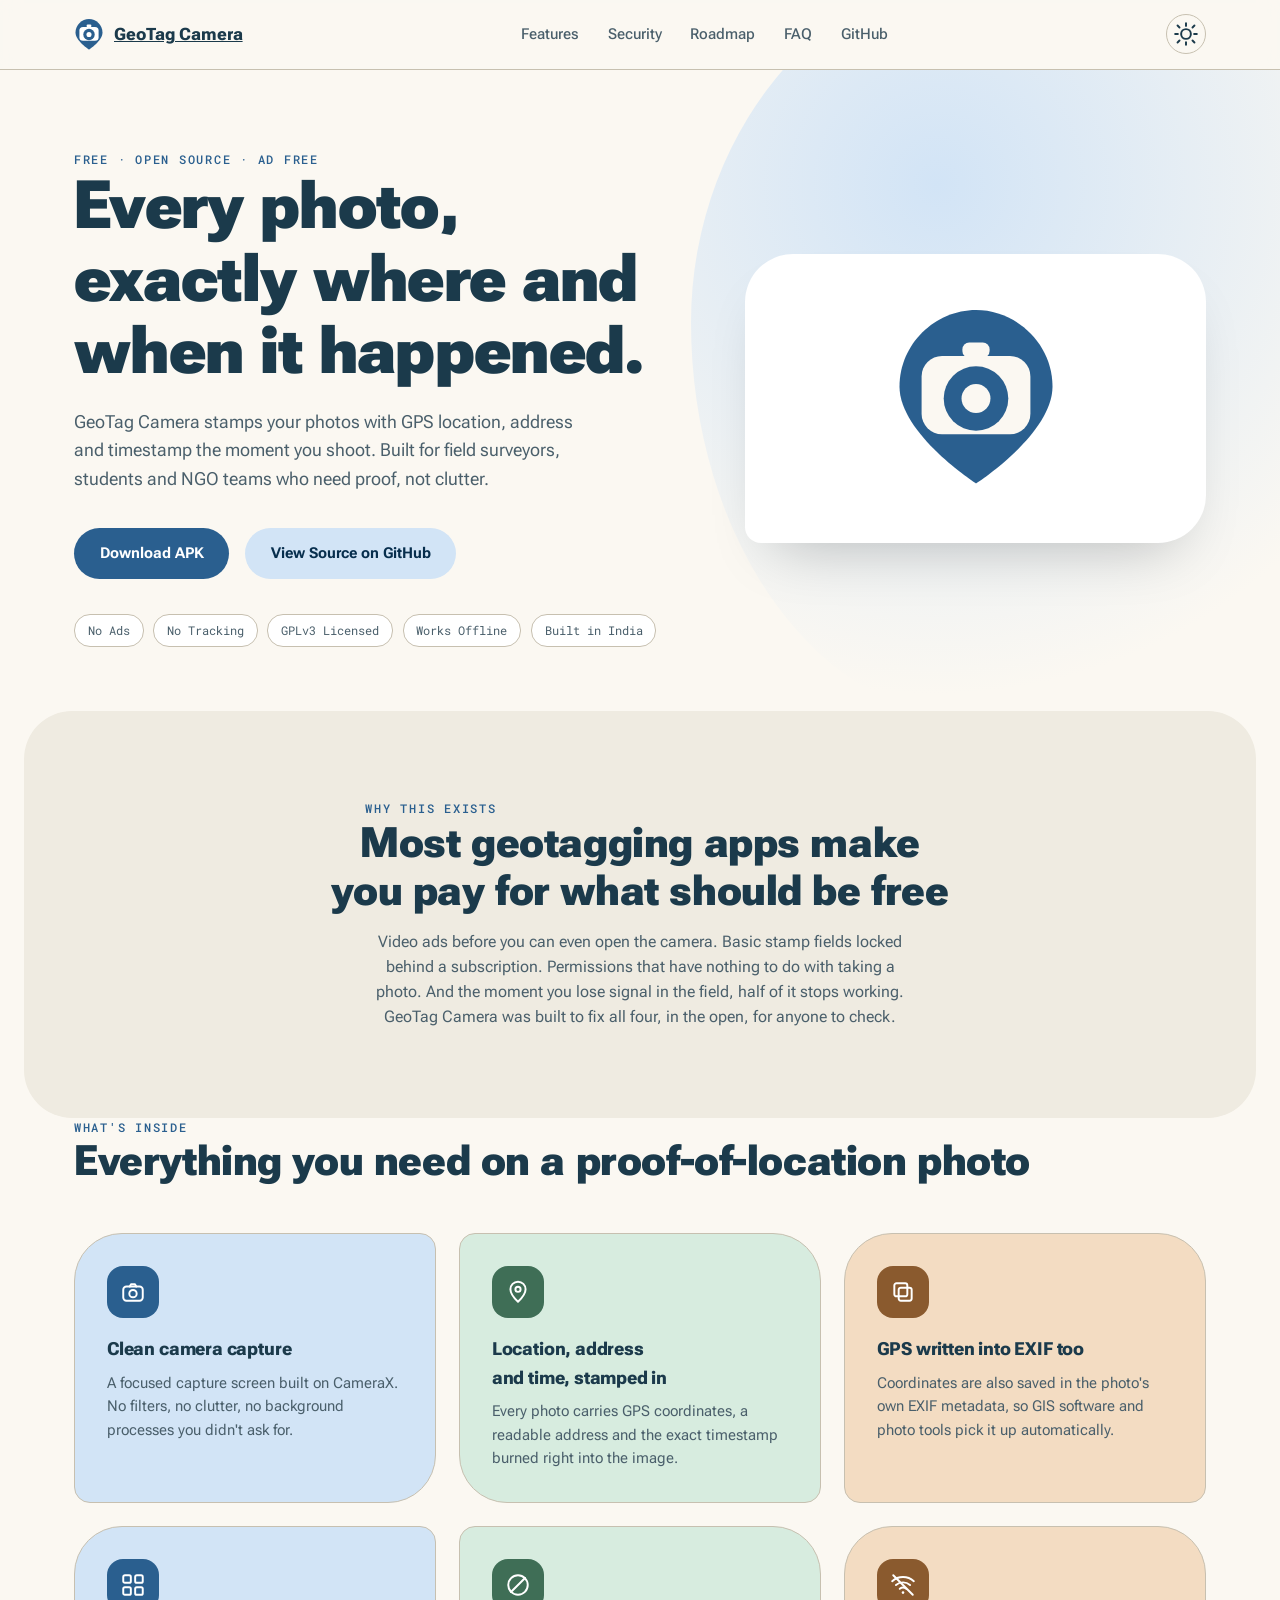
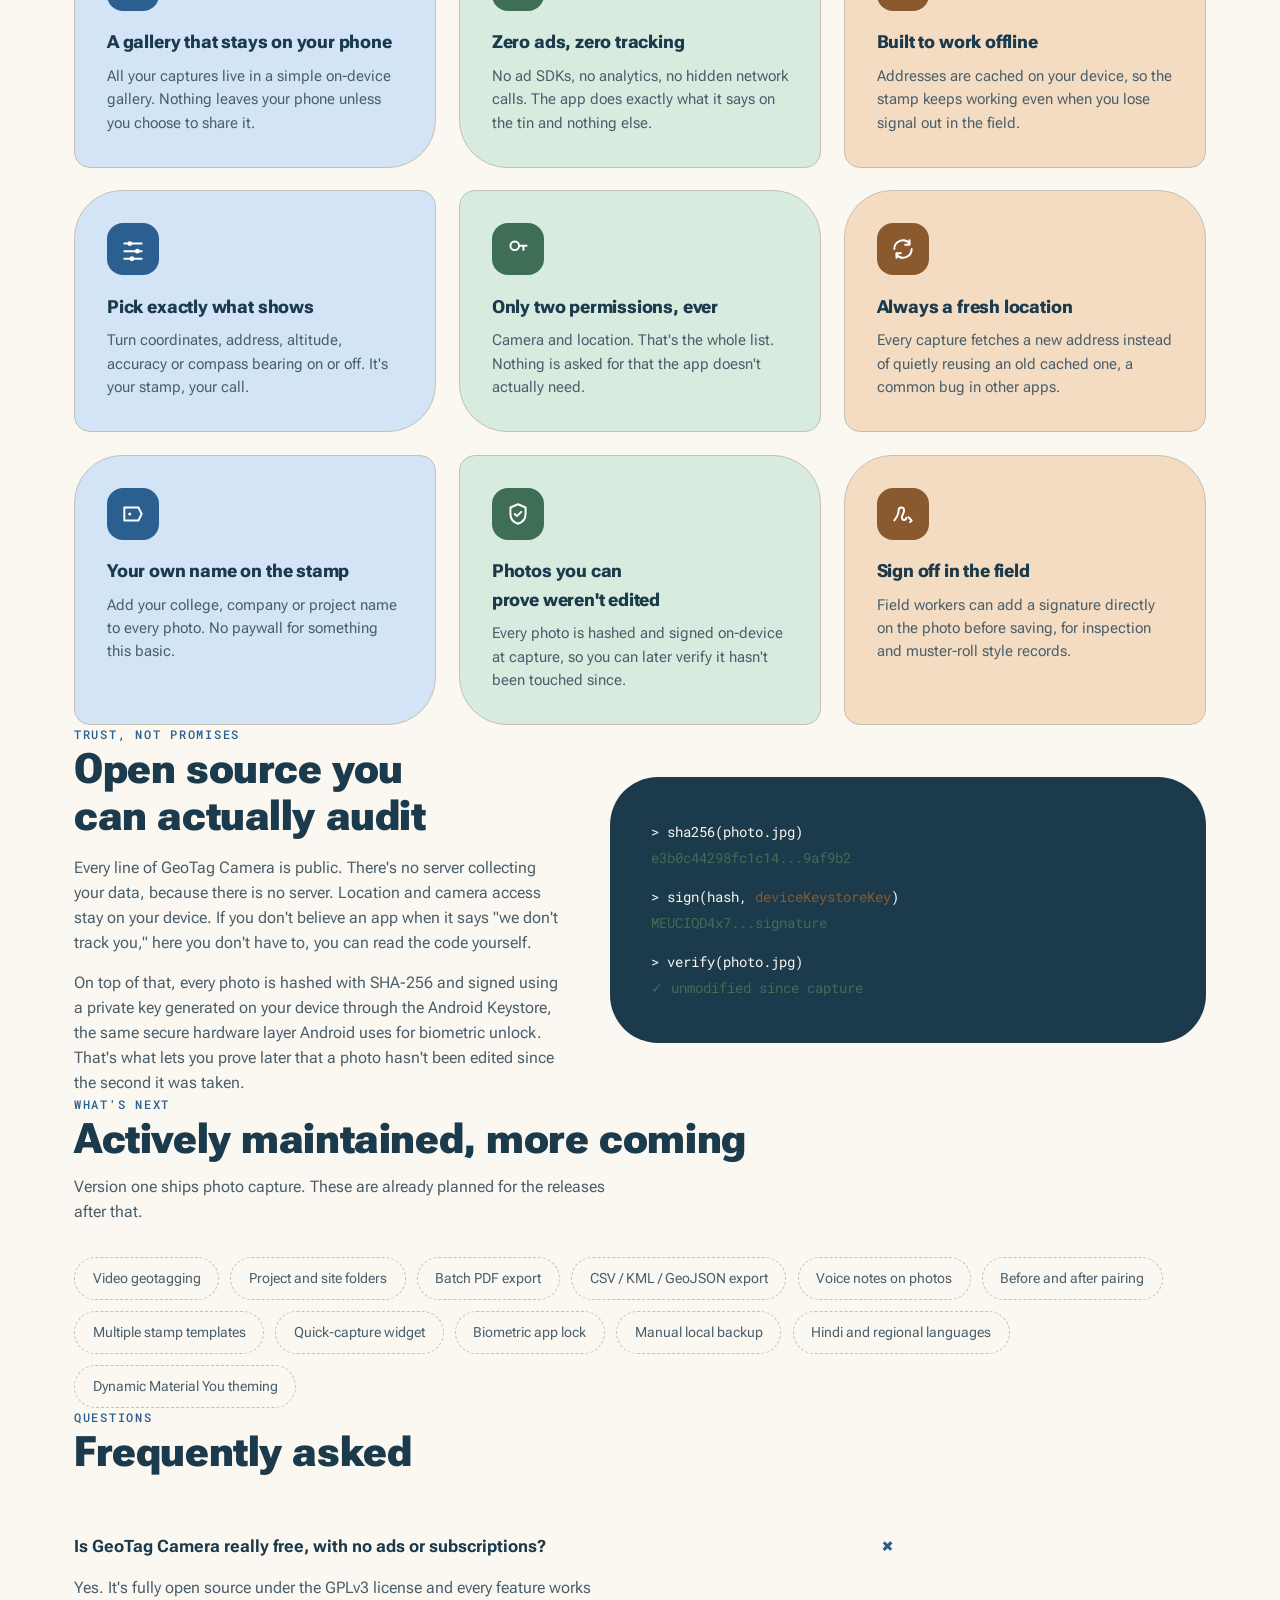
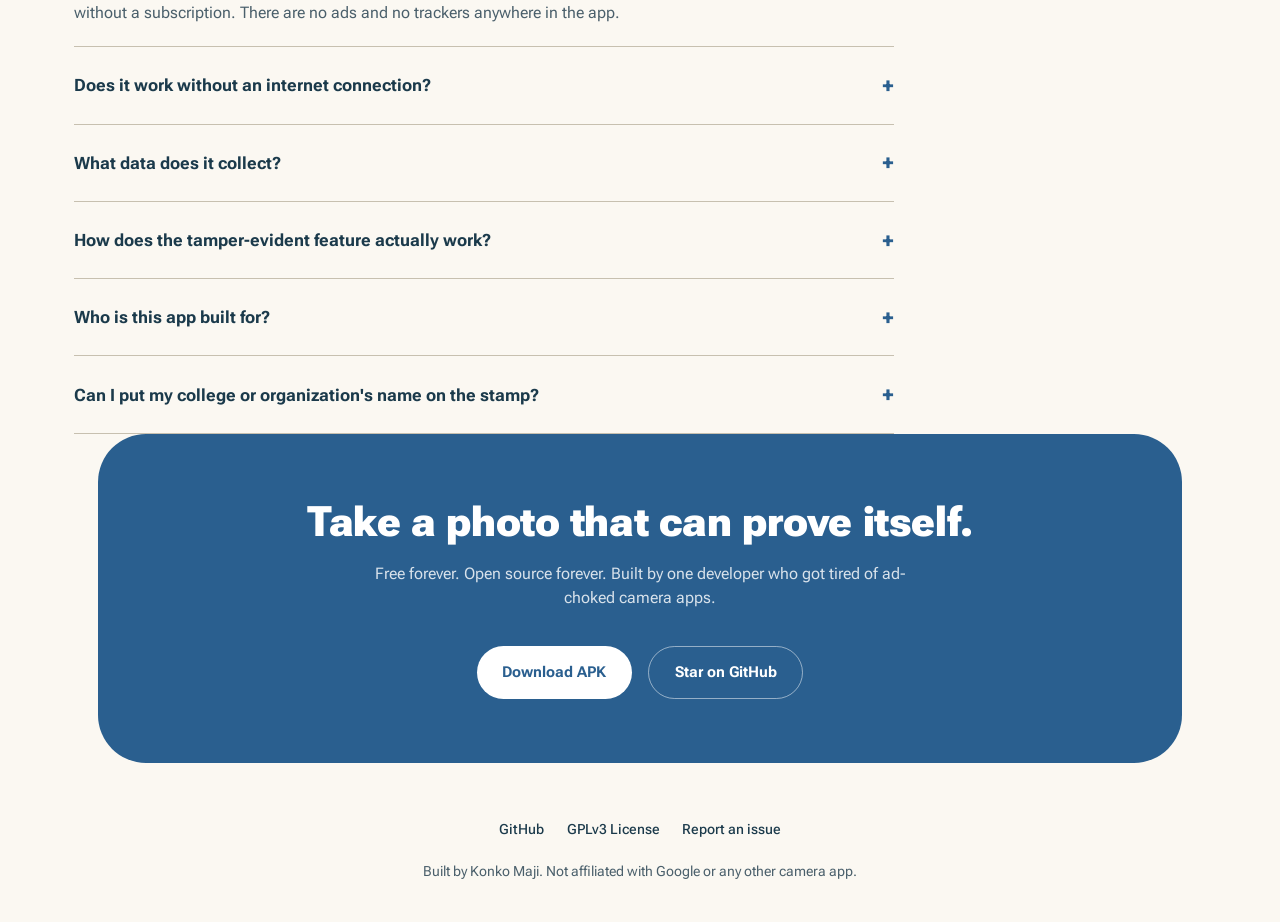
==== site/index.html @ 5e751e26 "Fix mobile layout and alignment on the site Adds a real mobile nav menu instead of dropping links en" ====
<!doctype html>
<html lang="en">
<head>
<meta charset="utf-8" />
<meta name="viewport" content="width=device-width, initial-scale=1" />
<title>GeoTag Camera — Free Open Source GPS Camera App for Android</title>
<meta name="description" content="GeoTag Camera is a free, open source, ad-free Android app that stamps photos with GPS location, address and timestamp. Built for field surveyors, students and NGO workers in India. No ads, no tracking, works offline." />
<meta name="keywords" content="geotag camera, geo camera app, gps camera android, gps photo stamp, open source camera app, gps map camera alternative, field survey photo app, timestamp camera, geotagging app india, tamper evident photo" />
<meta name="author" content="Konko Maji" />
<link rel="canonical" href="https://konkomaji.github.io/geotagcamera/" />
<meta name="robots" content="index, follow" />

<meta property="og:type" content="website" />
<meta property="og:url" content="https://konkomaji.github.io/geotagcamera/" />
<meta property="og:title" content="GeoTag Camera — Free Open Source GPS Camera App for Android" />
<meta property="og:description" content="Stamp photos with GPS location, address and timestamp. Free, open source, no ads, no tracking. Built for field surveyors and students." />
<meta property="og:image" content="https://konkomaji.github.io/geotagcamera/assets/og-image.png" />
<meta property="og:locale" content="en_IN" />

<meta name="twitter:card" content="summary_large_image" />
<meta name="twitter:title" content="GeoTag Camera — Free Open Source GPS Camera App" />
<meta name="twitter:description" content="Stamp photos with GPS location, address and timestamp. Free, open source, no ads, no tracking." />
<meta name="twitter:image" content="https://konkomaji.github.io/geotagcamera/assets/og-image.png" />

<meta name="theme-color" content="#2A5F8F" media="(prefers-color-scheme: light)" />
<meta name="theme-color" content="#10171A" media="(prefers-color-scheme: dark)" />

<link rel="icon" type="image/svg+xml" href="data:image/svg+xml,%3Csvg xmlns='http://www.w3.org/2000/svg' viewBox='0 0 200 220'%3E%3Cpath fill='%232A5F8F' d='M100,6 C52,6 10,46 10,96 C10,152 100,210 100,210 C100,210 190,152 190,96 C190,46 148,6 100,6 Z'/%3E%3Cpath fill='%23fff' d='M60,60 L140,60 A24,24 0 0 1 164,84 L164,128 A24,24 0 0 1 140,152 L60,152 A24,24 0 0 1 36,128 L36,84 A24,24 0 0 1 60,60 Z'/%3E%3Cpath fill='%23fff' d='M92,44 L108,44 A8,8 0 0 1 116,52 L116,54 A8,8 0 0 1 108,62 L92,62 A8,8 0 0 1 84,54 L84,52 A8,8 0 0 1 92,44 Z'/%3E%3Ccircle fill='%232A5F8F' cx='100' cy='110' r='38'/%3E%3Ccircle fill='%23fff' cx='100' cy='110' r='17'/%3E%3C/svg%3E" />

<script type="application/ld+json">
{
  "@context": "https://schema.org",
  "@type": "SoftwareApplication",
  "name": "GeoTag Camera",
  "operatingSystem": "Android",
  "applicationCategory": "PhotographyApplication",
  "description": "Free, open source, ad-free Android camera app that stamps photos with GPS location, address and timestamp, with offline support and tamper-evident signing.",
  "offers": {
    "@type": "Offer",
    "price": "0",
    "priceCurrency": "USD"
  },
  "license": "https://www.gnu.org/licenses/gpl-3.0.html",
  "softwareVersion": "0.1.0",
  "author": {
    "@type": "Person",
    "name": "Konko Maji"
  },
  "url": "https://konkomaji.github.io/geotagcamera/",
  "sameAs": ["https://github.com/konkomaji/geotagcamera"]
}
</script>
<script type="application/ld+json">
{
  "@context": "https://schema.org",
  "@type": "FAQPage",
  "mainEntity": [
    {
      "@type": "Question",
      "name": "Is GeoTag Camera really free, with no ads or subscriptions?",
      "acceptedAnswer": {
        "@type": "Answer",
        "text": "Yes. GeoTag Camera is fully open source under the GPLv3 license and every feature works without a subscription. There are no ads and no trackers anywhere in the app."
      }
    },
    {
      "@type": "Question",
      "name": "Does GeoTag Camera work without an internet connection?",
      "acceptedAnswer": {
        "@type": "Answer",
        "text": "Yes. Reverse geocoding is cached on your device, so the address on your photo stamp keeps working even when you are out of network range, which is common on field sites in rural India."
      }
    },
    {
      "@type": "Question",
      "name": "What data does GeoTag Camera collect?",
      "acceptedAnswer": {
        "@type": "Answer",
        "text": "None beyond what the app needs to function. Camera and location access are used locally on your device only. Nothing is sent to any server, because the app does not have one."
      }
    },
    {
      "@type": "Question",
      "name": "How does the tamper-evident photo feature work?",
      "acceptedAnswer": {
        "@type": "Answer",
        "text": "Every photo is hashed with SHA-256 and signed using a private key generated on your device through the Android Keystore. That signature can later be used to verify the photo's bytes have not changed since the moment it was captured."
      }
    },
    {
      "@type": "Question",
      "name": "Who is GeoTag Camera built for?",
      "acceptedAnswer": {
        "@type": "Answer",
        "text": "College students documenting fieldwork, land and infrastructure surveyors, NGO and government field staff, and anyone who needs to prove exactly where and when a photo was taken."
      }
    },
    {
      "@type": "Question",
      "name": "Can I add my college or organization name to the photo stamp?",
      "acceptedAnswer": {
        "@type": "Answer",
        "text": "Yes. You can add your own organization, college or project name to the stamp for free. There is no paywall for this."
      }
    }
  ]
}
</script>

<style>
  @import url('https://fonts.googleapis.com/css2?family=Roboto+Flex:opsz,wght@8..144,400..900&family=Roboto+Mono:wght@400;500&display=swap');

  :root{
    --primary:#2A5F8F; --on-primary:#FFFFFF; --primary-container:#D2E4F6; --on-primary-container:#072E4D;
    --secondary:#3F6E56; --on-secondary:#FFFFFF; --secondary-container:#D7ECDF; --on-secondary-container:#10291C;
    --tertiary:#8A5A2E; --on-tertiary:#FFFFFF; --tertiary-container:#F3DCC2; --on-tertiary-container:#3A2308;
    --surface:#FBF8F2; --surface-dim:#EFEBE1; --surface-bright:#FFFFFF;
    --on-surface:#1B3A4B; --on-surface-variant:#4A5F6B; --outline:#C7C0B0;
    --shape-sm:16px; --shape-md:24px; --shape-lg:32px; --shape-xl:48px;
    --font-display:"Roboto Flex", system-ui, sans-serif;
    --font-mono:"Roboto Mono", ui-monospace, monospace;
  }
  :root[data-theme="dark"]{
    --primary:#9CC6EC; --on-primary:#08314F; --primary-container:#0F4970; --on-primary-container:#CFE6FA;
    --secondary:#A8D3BB; --on-secondary:#0F2A1C; --secondary-container:#244635; --on-secondary-container:#C6E9D3;
    --tertiary:#E8B98A; --on-tertiary:#482B08; --tertiary-container:#653E14; --on-tertiary-container:#FBDFC0;
    --surface:#10171A; --surface-dim:#0C1214; --surface-bright:#1B2327;
    --on-surface:#E6EDE9; --on-surface-variant:#A9BCC2; --outline:#3A454A;
  }
  @media (prefers-color-scheme: dark){
    :root:not([data-theme="light"]){
      --primary:#9CC6EC; --on-primary:#08314F; --primary-container:#0F4970; --on-primary-container:#CFE6FA;
      --secondary:#A8D3BB; --on-secondary:#0F2A1C; --secondary-container:#244635; --on-secondary-container:#C6E9D3;
      --tertiary:#E8B98A; --on-tertiary:#482B08; --tertiary-container:#653E14; --on-tertiary-container:#FBDFC0;
      --surface:#10171A; --surface-dim:#0C1214; --surface-bright:#1B2327;
      --on-surface:#E6EDE9; --on-surface-variant:#A9BCC2; --outline:#3A454A;
    }
  }

  *{box-sizing:border-box; margin:0; padding:0; min-width:0}
  html{scroll-behavior:smooth}
  body{
    background:var(--surface); color:var(--on-surface); font-family:var(--font-display);
    font-optical-sizing:auto; line-height:1.55; overflow-x:hidden; width:100%;
  }
  img,svg{display:block; max-width:100%}
  a{color:inherit}
  .wrap{max-width:1180px; margin:0 auto; padding:0 clamp(1.1rem,4vw,1.5rem); width:100%}
  section{padding:5.5rem 0}
  h1,h2,h3{text-wrap:balance; font-weight:800; letter-spacing:-0.01em}
  h1{font-size:clamp(2.1rem,7vw,4.2rem); line-height:1.08}
  h2{font-size:clamp(1.6rem,5vw,2.6rem); line-height:1.15}
  h3{font-size:1.15rem}
  p{color:var(--on-surface-variant); max-width:62ch}
  .eyebrow{
    font-family:var(--font-mono); font-size:.78rem; letter-spacing:.14em; text-transform:uppercase;
    color:var(--primary); font-weight:500;
  }
  .icon{width:26px; height:26px; stroke:currentColor; fill:none; stroke-width:1.8; stroke-linecap:round; stroke-linejoin:round}

  /* nav */
  header.site{
    position:sticky; top:0; z-index:20; backdrop-filter:blur(10px);
    background:color-mix(in srgb, var(--surface) 82%, transparent);
    border-bottom:1px solid var(--outline);
  }
  .navbar{
    display:flex; align-items:center; justify-content:space-between; gap:.75rem;
    padding:.9rem clamp(1.1rem,4vw,1.5rem); max-width:1180px; margin:0 auto;
  }
  .navbar-actions{display:flex; align-items:center; gap:.6rem; flex:none}
  .brand{display:flex; align-items:center; gap:.6rem; font-weight:800; font-size:1.05rem; min-width:0}
  .brand span{white-space:nowrap; overflow:hidden; text-overflow:ellipsis}
  .brand svg{width:30px; height:33px; flex:none}
  .navlinks{display:flex; align-items:center; gap:1.8rem; font-size:.92rem; font-weight:500}
  .navlinks a{text-decoration:none; color:var(--on-surface-variant); transition:color .2s}
  .navlinks a:hover{color:var(--primary)}
  .icon-btn{
    display:inline-flex; align-items:center; justify-content:center; width:40px; height:40px;
    border-radius:50%; border:1px solid var(--outline); background:transparent; cursor:pointer; color:var(--on-surface);
    flex:none;
  }
  .icon-btn:hover{background:var(--surface-dim)}
  .menu-btn{display:none}
  .menu-btn span, .menu-btn span::before, .menu-btn span::after{
    content:""; display:block; width:18px; height:2px; background:currentColor; border-radius:2px;
    transition:transform .25s, opacity .25s;
  }
  .menu-btn span{position:relative}
  .menu-btn span::before{position:absolute; top:-6px}
  .menu-btn span::after{position:absolute; top:6px}
  .menu-btn[aria-expanded="true"] span{background:transparent}
  .menu-btn[aria-expanded="true"] span::before{transform:translateY(6px) rotate(45deg)}
  .menu-btn[aria-expanded="true"] span::after{transform:translateY(-6px) rotate(-45deg)}
  .mobile-panel{
    display:none; flex-direction:column; gap:.2rem; max-width:1180px; margin:0 auto;
    padding:0 clamp(1.1rem,4vw,1.5rem) 1rem; overflow:hidden;
  }
  .mobile-panel a{
    text-decoration:none; color:var(--on-surface); font-weight:600; font-size:1rem;
    padding:.9rem .2rem; border-bottom:1px solid var(--outline);
  }
  .mobile-panel[data-open="true"]{display:flex}

  /* buttons */
  .btn{
    display:inline-flex; align-items:center; gap:.5rem; padding:.85rem 1.6rem; border-radius:var(--shape-lg);
    font-weight:700; font-size:.95rem; text-decoration:none; border:none; cursor:pointer;
    transition:transform .25s cubic-bezier(.34,1.56,.64,1), box-shadow .25s;
  }
  .btn:hover{transform:translateY(-2px) scale(1.02)}
  .btn-filled{background:var(--primary); color:var(--on-primary)}
  .btn-tonal{background:var(--primary-container); color:var(--on-primary-container)}
  .btn-outline{background:transparent; color:var(--on-surface); border:1.5px solid var(--outline)}

  /* hero */
  .hero{position:relative; padding:5rem 0 4rem; overflow:hidden}
  .hero-blob{
    position:absolute; top:-18%; right:-14%; width:60vw; max-width:820px; aspect-ratio:1;
    background:radial-gradient(circle at 32% 30%, var(--primary-container), transparent 68%);
    border-radius:44% 56% 62% 38% / 48% 42% 58% 52%;
    animation:blobMove 16s ease-in-out infinite alternate; z-index:-1;
  }
  @keyframes blobMove{
    0%{border-radius:44% 56% 62% 38% / 48% 42% 58% 52%; transform:rotate(0deg)}
    100%{border-radius:58% 42% 40% 60% / 55% 60% 40% 45%; transform:rotate(8deg)}
  }
  .hero-grid{display:grid; grid-template-columns:1.15fr .85fr; gap:3rem; align-items:center}
  .hero p.lede{font-size:1.15rem; margin-top:1.3rem; max-width:52ch}
  .hero-cta{display:flex; gap:1rem; margin-top:2.2rem; flex-wrap:wrap}
  .badges{display:flex; gap:.6rem; flex-wrap:wrap; margin-top:2.2rem}
  .badge{
    font-family:var(--font-mono); font-size:.74rem; padding:.4rem .8rem; border-radius:var(--shape-sm);
    background:var(--surface-bright); border:1px solid var(--outline); color:var(--on-surface-variant);
  }
  .hero-icon-card{
    background:var(--surface-bright); border-radius:var(--shape-xl) var(--shape-xl) var(--shape-xl) var(--shape-sm);
    padding:3.2rem; box-shadow:0 30px 60px -30px rgba(0,0,0,.25); display:flex; align-items:center; justify-content:center;
  }
  .hero-icon-card svg{width:170px; height:187px}

  /* problem */
  .problem{background:var(--surface-dim); border-radius:var(--shape-xl); margin:0 clamp(1.1rem,4vw,1.5rem)}
  .problem .wrap{max-width:900px; text-align:center}
  .problem h2{margin-bottom:1rem}

  /* features */
  .feature-grid{display:grid; grid-template-columns:repeat(3,1fr); gap:1.4rem; margin-top:3rem}
  .feature-card{
    padding:2rem; border:1px solid var(--outline);
    transition:transform .3s cubic-bezier(.34,1.56,.64,1), box-shadow .3s;
    opacity:0; transform:translateY(18px);
  }
  .feature-card.in-view{opacity:1; transform:translateY(0)}
  .feature-card:hover{transform:translateY(-6px); box-shadow:0 20px 40px -24px rgba(0,0,0,.28)}
  .feature-card:nth-child(3n+1){border-radius:var(--shape-xl) var(--shape-sm) var(--shape-xl) var(--shape-sm); background:var(--primary-container)}
  .feature-card:nth-child(3n+2){border-radius:var(--shape-sm) var(--shape-xl) var(--shape-sm) var(--shape-xl); background:var(--secondary-container)}
  .feature-card:nth-child(3n){border-radius:var(--shape-xl) var(--shape-xl) var(--shape-sm) var(--shape-sm); background:var(--tertiary-container)}
  .feature-card:nth-child(3n+1) .icon-wrap{background:var(--primary); color:var(--on-primary)}
  .feature-card:nth-child(3n+2) .icon-wrap{background:var(--secondary); color:var(--on-secondary)}
  .feature-card:nth-child(3n) .icon-wrap{background:var(--tertiary); color:var(--on-tertiary)}
  .icon-wrap{
    width:52px; height:52px; border-radius:var(--shape-sm); display:flex; align-items:center; justify-content:center;
    margin-bottom:1.1rem; transition:transform .3s;
  }
  .feature-card:hover .icon-wrap{transform:rotate(-6deg) scale(1.08)}
  .feature-card h3{margin-bottom:.5rem; color:var(--on-surface)}
  .feature-card p{color:var(--on-surface-variant); font-size:.94rem; max-width:none}

  /* security */
  .security{display:grid; grid-template-columns:.9fr 1.1fr; gap:3rem; align-items:center}
  .security-visual{
    background:var(--on-surface); color:var(--surface); border-radius:var(--shape-xl);
    padding:2.6rem; font-family:var(--font-mono); font-size:.86rem; line-height:1.9;
    overflow-wrap:anywhere; max-width:100%;
  }
  .security-visual .k{color:var(--tertiary)}
  .security-visual .s{color:var(--secondary)}

  /* roadmap */
  .roadmap-chips{display:flex; flex-wrap:wrap; gap:.7rem; margin-top:2rem}
  .chip{
    padding:.6rem 1.1rem; border-radius:var(--shape-lg); border:1px dashed var(--outline);
    font-size:.88rem; color:var(--on-surface-variant);
  }

  /* faq */
  .faq{max-width:820px}
  details{
    border-bottom:1px solid var(--outline); padding:1.3rem 0;
  }
  summary{
    cursor:pointer; font-weight:700; font-size:1.05rem; list-style:none; display:flex;
    justify-content:space-between; align-items:center; color:var(--on-surface);
  }
  summary::-webkit-details-marker{display:none}
  summary::after{content:"+"; font-size:1.4rem; color:var(--primary); transition:transform .25s}
  details[open] summary::after{transform:rotate(45deg)}
  details p{margin-top:.8rem}

  /* cta footer */
  .cta-band{
    background:var(--primary); color:var(--on-primary); border-radius:var(--shape-xl);
    margin:0 clamp(1.1rem,4vw,1.5rem); padding:4rem 2rem; text-align:center;
  }
  .cta-band h2{color:var(--on-primary)}
  .cta-band p{color:color-mix(in srgb, var(--on-primary) 82%, transparent); margin:1rem auto 2rem}
  .cta-band .btn-filled{background:var(--on-primary); color:var(--primary)}
  .cta-band .btn-outline{border-color:color-mix(in srgb, var(--on-primary) 50%, transparent); color:var(--on-primary)}

  footer.site{padding:3.5rem 0 2.5rem; text-align:center}
  footer.site p{margin:0 auto; color:var(--on-surface-variant); font-size:.88rem}
  footer.site .foot-links{display:flex; flex-wrap:wrap; justify-content:center; gap:.8rem 1.4rem; margin-bottom:1.2rem; font-size:.9rem; font-weight:500}
  footer.site a{text-decoration:none}
  footer.site a:hover{color:var(--primary)}

  @media (max-width:900px){
    section{padding:4rem 0}
    .hero-grid{grid-template-columns:1fr; gap:2.5rem}
    .hero-icon-card{order:-1; max-width:280px; margin:0 auto; padding:2.2rem}
    .hero-icon-card svg{width:130px; height:143px}
    .security{grid-template-columns:1fr}
    .feature-grid{grid-template-columns:repeat(2,1fr)}
    .navlinks{display:none}
    .menu-btn{display:flex; align-items:center; justify-content:center}
  }
  @media (max-width:560px){
    .feature-grid{grid-template-columns:1fr}
    section{padding:3rem 0}
    .hero{padding:2.5rem 0 2rem}
    .hero-blob{width:110vw; top:-10%; right:-30%; opacity:.7}
    .hero-icon-card{padding:1.8rem; border-radius:var(--shape-lg) var(--shape-lg) var(--shape-lg) var(--shape-sm)}
    .hero-icon-card svg{width:104px; height:114px}
    .problem, .cta-band{margin:0 clamp(1.1rem,4vw,1.5rem); border-radius:var(--shape-lg)}
    .cta-band{padding:2.6rem 1.4rem}
    .security-visual{padding:1.5rem; font-size:.78rem; overflow-x:auto}
    .hero-cta .btn, .cta-band .hero-cta .btn{flex:1 1 auto; justify-content:center; text-align:center}
    .badges{gap:.5rem}
    .badge{font-size:.7rem; padding:.35rem .7rem}
    .navbar{padding:.75rem clamp(1.1rem,4vw,1.5rem)}
    .brand{font-size:.95rem}
    .brand svg{width:26px; height:29px}
  }
  @media (max-width:380px){
    h1{font-size:1.9rem}
    .hero-icon-card{display:none}
  }
  @media (prefers-reduced-motion: reduce){
    *{animation:none !important; transition:none !important}
  }
</style>
</head>
<body>

<header class="site">
  <div class="navbar">
    <a class="brand" href="#top">
      <svg viewBox="0 0 200 220" aria-hidden="true">
        <path fill="var(--primary)" d="M100,6 C52,6 10,46 10,96 C10,152 100,210 100,210 C100,210 190,152 190,96 C190,46 148,6 100,6 Z"/>
        <path fill="var(--surface-bright)" d="M60,60 L140,60 A24,24 0 0 1 164,84 L164,128 A24,24 0 0 1 140,152 L60,152 A24,24 0 0 1 36,128 L36,84 A24,24 0 0 1 60,60 Z"/>
        <path fill="var(--surface-bright)" d="M92,44 L108,44 A8,8 0 0 1 116,52 L116,54 A8,8 0 0 1 108,62 L92,62 A8,8 0 0 1 84,54 L84,52 A8,8 0 0 1 92,44 Z"/>
        <circle fill="var(--primary)" cx="100" cy="110" r="38"/>
        <circle fill="var(--surface-bright)" cx="100" cy="110" r="17"/>
      </svg>
      <span>GeoTag Camera</span>
    </a>
    <nav class="navlinks">
      <a href="#features">Features</a>
      <a href="#security">Security</a>
      <a href="#roadmap">Roadmap</a>
      <a href="#faq">FAQ</a>
      <a href="https://github.com/konkomaji/geotagcamera">GitHub</a>
    </nav>
    <div class="navbar-actions">
      <button class="icon-btn" id="themeToggle" aria-label="Toggle dark mode">
        <svg class="icon" viewBox="0 0 24 24" id="themeIcon" aria-hidden="true"><circle cx="12" cy="12" r="4.5"/><path d="M12 2v2.5M12 19.5V22M4.2 4.2l1.8 1.8M18 18l1.8 1.8M2 12h2.5M19.5 12H22M4.2 19.8l1.8-1.8M18 6l1.8-1.8"/></svg>
      </button>
      <button class="icon-btn menu-btn" id="menuToggle" aria-label="Open menu" aria-expanded="false" aria-controls="mobilePanel">
        <span></span>
      </button>
    </div>
  </div>
  <nav class="mobile-panel" id="mobilePanel" data-open="false">
    <a href="#features">Features</a>
    <a href="#security">Security</a>
    <a href="#roadmap">Roadmap</a>
    <a href="#faq">FAQ</a>
    <a href="https://github.com/konkomaji/geotagcamera">GitHub</a>
  </nav>
</header>

<main id="top">
  <section class="hero">
    <div class="hero-blob" aria-hidden="true"></div>
    <div class="wrap hero-grid">
      <div>
        <p class="eyebrow">Free &middot; Open Source &middot; Ad Free</p>
        <h1>Every photo, exactly where and when it happened.</h1>
        <p class="lede">GeoTag Camera stamps your photos with GPS location, address and timestamp the moment you shoot. Built for field surveyors, students and NGO teams who need proof, not clutter.</p>
        <div class="hero-cta">
          <a class="btn btn-filled" href="https://github.com/konkomaji/geotagcamera/releases">Download APK</a>
          <a class="btn btn-tonal" href="https://github.com/konkomaji/geotagcamera">View Source on GitHub</a>
        </div>
        <div class="badges">
          <span class="badge">No Ads</span>
          <span class="badge">No Tracking</span>
          <span class="badge">GPLv3 Licensed</span>
          <span class="badge">Works Offline</span>
          <span class="badge">Built in India</span>
        </div>
      </div>
      <div class="hero-icon-card">
        <svg viewBox="0 0 200 220" role="img" aria-label="GeoTag Camera app icon">
          <path fill="var(--primary)" d="M100,6 C52,6 10,46 10,96 C10,152 100,210 100,210 C100,210 190,152 190,96 C190,46 148,6 100,6 Z"/>
          <path fill="var(--surface)" d="M60,60 L140,60 A24,24 0 0 1 164,84 L164,128 A24,24 0 0 1 140,152 L60,152 A24,24 0 0 1 36,128 L36,84 A24,24 0 0 1 60,60 Z"/>
          <path fill="var(--surface)" d="M92,44 L108,44 A8,8 0 0 1 116,52 L116,54 A8,8 0 0 1 108,62 L92,62 A8,8 0 0 1 84,54 L84,52 A8,8 0 0 1 92,44 Z"/>
          <circle fill="var(--primary)" cx="100" cy="110" r="38"/>
          <circle fill="var(--surface)" cx="100" cy="110" r="17"/>
        </svg>
      </div>
    </div>
  </section>

  <section class="problem">
    <div class="wrap">
      <p class="eyebrow">Why this exists</p>
      <h2>Most geotagging apps make you pay for what should be free</h2>
      <p style="margin:0 auto">Video ads before you can even open the camera. Basic stamp fields locked behind a subscription. Permissions that have nothing to do with taking a photo. And the moment you lose signal in the field, half of it stops working. GeoTag Camera was built to fix all four, in the open, for anyone to check.</p>
    </div>
  </section>

  <section id="features" class="wrap">
    <p class="eyebrow">What's inside</p>
    <h2>Everything you need on a proof-of-location photo</h2>
    <div class="feature-grid" id="featureGrid">

      <article class="feature-card">
        <div class="icon-wrap"><svg class="icon" viewBox="0 0 24 24" aria-hidden="true"><rect x="3" y="7" width="18" height="13" rx="3"/><path d="M9 7l1.2-2.2h3.6L15 7"/><circle cx="12" cy="13.5" r="3.4"/></svg></div>
        <h3>Clean camera capture</h3>
        <p>A focused capture screen built on CameraX. No filters, no clutter, no background processes you didn't ask for.</p>
      </article>

      <article class="feature-card">
        <div class="icon-wrap"><svg class="icon" viewBox="0 0 24 24" aria-hidden="true"><path d="M12 21s7-6.5 7-11.5A7 7 0 0 0 5 9.5C5 14.5 12 21 12 21z"/><circle cx="12" cy="9.5" r="2.4"/></svg></div>
        <h3>Location, address and time, stamped in</h3>
        <p>Every photo carries GPS coordinates, a readable address and the exact timestamp burned right into the image.</p>
      </article>

      <article class="feature-card">
        <div class="icon-wrap"><svg class="icon" viewBox="0 0 24 24" aria-hidden="true"><rect x="4" y="4" width="12" height="12" rx="2"/><rect x="8" y="8" width="12" height="12" rx="2"/></svg></div>
        <h3>GPS written into EXIF too</h3>
        <p>Coordinates are also saved in the photo's own EXIF metadata, so GIS software and photo tools pick it up automatically.</p>
      </article>

      <article class="feature-card">
        <div class="icon-wrap"><svg class="icon" viewBox="0 0 24 24" aria-hidden="true"><rect x="3" y="3" width="7" height="7" rx="1.5"/><rect x="14" y="3" width="7" height="7" rx="1.5"/><rect x="3" y="14" width="7" height="7" rx="1.5"/><rect x="14" y="14" width="7" height="7" rx="1.5"/></svg></div>
        <h3>A gallery that stays on your phone</h3>
        <p>All your captures live in a simple on-device gallery. Nothing leaves your phone unless you choose to share it.</p>
      </article>

      <article class="feature-card">
        <div class="icon-wrap"><svg class="icon" viewBox="0 0 24 24" aria-hidden="true"><circle cx="12" cy="12" r="9"/><line x1="5.5" y1="18.5" x2="18.5" y2="5.5"/></svg></div>
        <h3>Zero ads, zero tracking</h3>
        <p>No ad SDKs, no analytics, no hidden network calls. The app does exactly what it says on the tin and nothing else.</p>
      </article>

      <article class="feature-card">
        <div class="icon-wrap"><svg class="icon" viewBox="0 0 24 24" aria-hidden="true"><path d="M2 8.5a15 15 0 0 1 20 0M5.5 12a10 10 0 0 1 13 0M9 15.5a5 5 0 0 1 6 0"/><circle cx="12" cy="19" r="1.2" fill="currentColor" stroke="none"/><line x1="3" y1="3" x2="21" y2="21"/></svg></div>
        <h3>Built to work offline</h3>
        <p>Addresses are cached on your device, so the stamp keeps working even when you lose signal out in the field.</p>
      </article>

      <article class="feature-card">
        <div class="icon-wrap"><svg class="icon" viewBox="0 0 24 24" aria-hidden="true"><line x1="4" y1="7" x2="20" y2="7"/><circle cx="9" cy="7" r="2.2" fill="currentColor" stroke="none"/><line x1="4" y1="14" x2="20" y2="14"/><circle cx="16" cy="14" r="2.2" fill="currentColor" stroke="none"/><line x1="4" y1="21" x2="20" y2="21"/><circle cx="11" cy="21" r="2.2" fill="currentColor" stroke="none"/></svg></div>
        <h3>Pick exactly what shows</h3>
        <p>Turn coordinates, address, altitude, accuracy or compass bearing on or off. It's your stamp, your call.</p>
      </article>

      <article class="feature-card">
        <div class="icon-wrap"><svg class="icon" viewBox="0 0 24 24" aria-hidden="true"><circle cx="9" cy="9" r="4"/><path d="M14 9h6M17 9v4"/></svg></div>
        <h3>Only two permissions, ever</h3>
        <p>Camera and location. That's the whole list. Nothing is asked for that the app doesn't actually need.</p>
      </article>

      <article class="feature-card">
        <div class="icon-wrap"><svg class="icon" viewBox="0 0 24 24" aria-hidden="true"><path d="M4 12a8 8 0 0 1 14-5.3M20 12a8 8 0 0 1-14 5.3"/><path d="M18 4v4h-4M6 20v-4h4"/></svg></div>
        <h3>Always a fresh location</h3>
        <p>Every capture fetches a new address instead of quietly reusing an old cached one, a common bug in other apps.</p>
      </article>

      <article class="feature-card">
        <div class="icon-wrap"><svg class="icon" viewBox="0 0 24 24" aria-hidden="true"><path d="M4 6h13l3 6-3 6H4z"/><circle cx="9" cy="12" r="1.4" fill="currentColor" stroke="none"/></svg></div>
        <h3>Your own name on the stamp</h3>
        <p>Add your college, company or project name to every photo. No paywall for something this basic.</p>
      </article>

      <article class="feature-card">
        <div class="icon-wrap"><svg class="icon" viewBox="0 0 24 24" aria-hidden="true"><path d="M12 3l7 3v6c0 4.5-3 7.7-7 9-4-1.3-7-4.5-7-9V6z"/><path d="M9 12l2 2 4-4"/></svg></div>
        <h3>Photos you can prove weren't edited</h3>
        <p>Every photo is hashed and signed on-device at capture, so you can later verify it hasn't been touched since.</p>
      </article>

      <article class="feature-card">
        <div class="icon-wrap"><svg class="icon" viewBox="0 0 24 24" aria-hidden="true"><path d="M4 18c3-4 4-7 4-9.5a2.5 2.5 0 0 1 5 0c0 3-2 4-2 7a2 2 0 0 0 4 0"/><path d="M17 15l3 3-1.5 1.5"/></svg></div>
        <h3>Sign off in the field</h3>
        <p>Field workers can add a signature directly on the photo before saving, for inspection and muster-roll style records.</p>
      </article>

    </div>
  </section>

  <section id="security" class="wrap security">
    <div>
      <p class="eyebrow">Trust, not promises</p>
      <h2>Open source you can actually audit</h2>
      <p style="margin-top:1rem">Every line of GeoTag Camera is public. There's no server collecting your data, because there is no server. Location and camera access stay on your device. If you don't believe an app when it says "we don't track you," here you don't have to, you can read the code yourself.</p>
      <p style="margin-top:1rem">On top of that, every photo is hashed with SHA-256 and signed using a private key generated on your device through the Android Keystore, the same secure hardware layer Android uses for biometric unlock. That's what lets you prove later that a photo hasn't been edited since the second it was taken.</p>
    </div>
    <div class="security-visual">
      <div>&gt; sha256(photo.jpg)</div>
      <div class="s">e3b0c44298fc1c14...9af9b2</div>
      <div style="margin-top:.8rem">&gt; sign(hash, <span class="k">deviceKeystoreKey</span>)</div>
      <div class="s">MEUCIQD4x7...signature</div>
      <div style="margin-top:.8rem">&gt; verify(photo.jpg)</div>
      <div class="s">&#10003; unmodified since capture</div>
    </div>
  </section>

  <section id="roadmap" class="wrap">
    <p class="eyebrow">What's next</p>
    <h2>Actively maintained, more coming</h2>
    <p style="margin-top:.8rem">Version one ships photo capture. These are already planned for the releases after that.</p>
    <div class="roadmap-chips">
      <span class="chip">Video geotagging</span>
      <span class="chip">Project and site folders</span>
      <span class="chip">Batch PDF export</span>
      <span class="chip">CSV / KML / GeoJSON export</span>
      <span class="chip">Voice notes on photos</span>
      <span class="chip">Before and after pairing</span>
      <span class="chip">Multiple stamp templates</span>
      <span class="chip">Quick-capture widget</span>
      <span class="chip">Biometric app lock</span>
      <span class="chip">Manual local backup</span>
      <span class="chip">Hindi and regional languages</span>
      <span class="chip">Dynamic Material You theming</span>
    </div>
  </section>

  <section id="faq" class="wrap">
    <p class="eyebrow">Questions</p>
    <h2>Frequently asked</h2>
    <div class="faq" style="margin-top:2rem">
      <details open>
        <summary>Is GeoTag Camera really free, with no ads or subscriptions?</summary>
        <p>Yes. It's fully open source under the GPLv3 license and every feature works without a subscription. There are no ads and no trackers anywhere in the app.</p>
      </details>
      <details>
        <summary>Does it work without an internet connection?</summary>
        <p>Yes. Reverse geocoding is cached on your device, so the address on your stamp keeps working even when you're out of signal, which happens a lot on field sites.</p>
      </details>
      <details>
        <summary>What data does it collect?</summary>
        <p>None beyond what's needed to work. Camera and location access are used locally on your device. Nothing is sent to any server, because there is no server.</p>
      </details>
      <details>
        <summary>How does the tamper-evident feature actually work?</summary>
        <p>Every photo is hashed with SHA-256 and signed using a private key generated on your device through Android's own Keystore. That signature can later be used to verify the photo's bytes haven't changed since capture.</p>
      </details>
      <details>
        <summary>Who is this app built for?</summary>
        <p>College students documenting fieldwork, land and infrastructure surveyors, NGO and government field staff, and anyone who needs to prove exactly where and when a photo was taken.</p>
      </details>
      <details>
        <summary>Can I put my college or organization's name on the stamp?</summary>
        <p>Yes, for free. No paywall for something this basic.</p>
      </details>
    </div>
  </section>

  <section class="wrap">
    <div class="cta-band">
      <h2>Take a photo that can prove itself.</h2>
      <p>Free forever. Open source forever. Built by one developer who got tired of ad-choked camera apps.</p>
      <div class="hero-cta" style="justify-content:center">
        <a class="btn btn-filled" href="https://github.com/konkomaji/geotagcamera/releases">Download APK</a>
        <a class="btn btn-outline" href="https://github.com/konkomaji/geotagcamera">Star on GitHub</a>
      </div>
    </div>
  </section>
</main>

<footer class="site">
  <div class="wrap">
    <div class="foot-links">
      <a href="https://github.com/konkomaji/geotagcamera">GitHub</a>
      <a href="https://github.com/konkomaji/geotagcamera/blob/main/LICENSE">GPLv3 License</a>
      <a href="https://github.com/konkomaji/geotagcamera/issues">Report an issue</a>
    </div>
    <p>Built by Konko Maji. Not affiliated with Google or any other camera app.</p>
  </div>
</footer>

<script>
  (function(){
    var toggle = document.getElementById('themeToggle');
    var root = document.documentElement;
    var stored = localStorage.getItem('theme');
    if (stored) root.setAttribute('data-theme', stored);
    toggle.addEventListener('click', function(){
      var current = root.getAttribute('data-theme') ||
        (window.matchMedia('(prefers-color-scheme: dark)').matches ? 'dark' : 'light');
      var next = current === 'dark' ? 'light' : 'dark';
      root.setAttribute('data-theme', next);
      localStorage.setItem('theme', next);
    });
  })();

  (function(){
    var menuBtn = document.getElementById('menuToggle');
    var panel = document.getElementById('mobilePanel');
    if (!menuBtn || !panel) return;
    function closeMenu(){
      panel.setAttribute('data-open', 'false');
      menuBtn.setAttribute('aria-expanded', 'false');
    }
    menuBtn.addEventListener('click', function(){
      var open = panel.getAttribute('data-open') === 'true';
      panel.setAttribute('data-open', open ? 'false' : 'true');
      menuBtn.setAttribute('aria-expanded', open ? 'false' : 'true');
    });
    panel.querySelectorAll('a').forEach(function(a){
      a.addEventListener('click', closeMenu);
    });
    window.addEventListener('resize', function(){
      if (window.innerWidth > 900) closeMenu();
    });
  })();

  (function(){
    var cards = document.querySelectorAll('.feature-card');
    if (!('IntersectionObserver' in window)) {
      cards.forEach(function(c){ c.classList.add('in-view'); });
      return;
    }
    var observer = new IntersectionObserver(function(entries){
      entries.forEach(function(entry){
        if (entry.isIntersecting) {
          entry.target.classList.add('in-view');
          observer.unobserve(entry.target);
        }
      });
    }, { threshold: 0.15 });
    cards.forEach(function(c){ observer.observe(c); });
  })();

  document.getElementById('year') && (document.getElementById('year').textContent = new Date().getFullYear());
</script>
</body>
</html>
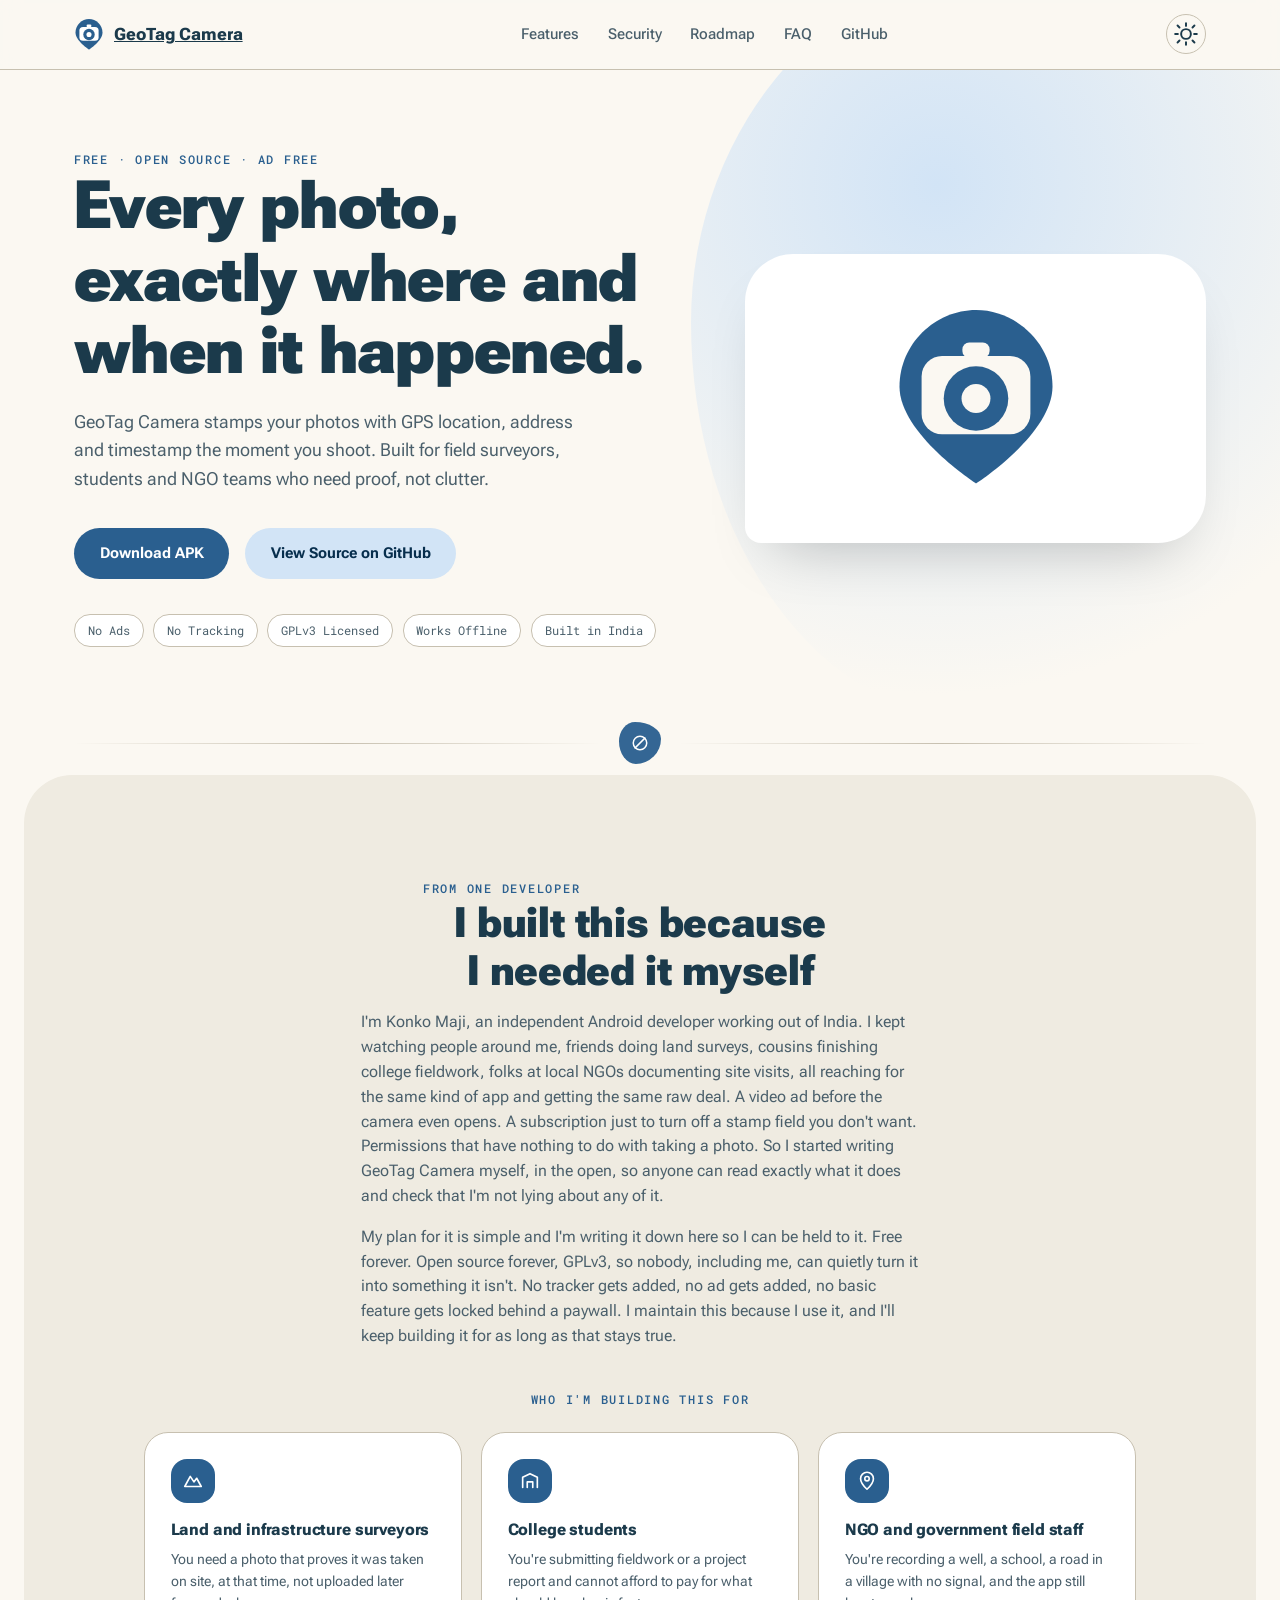
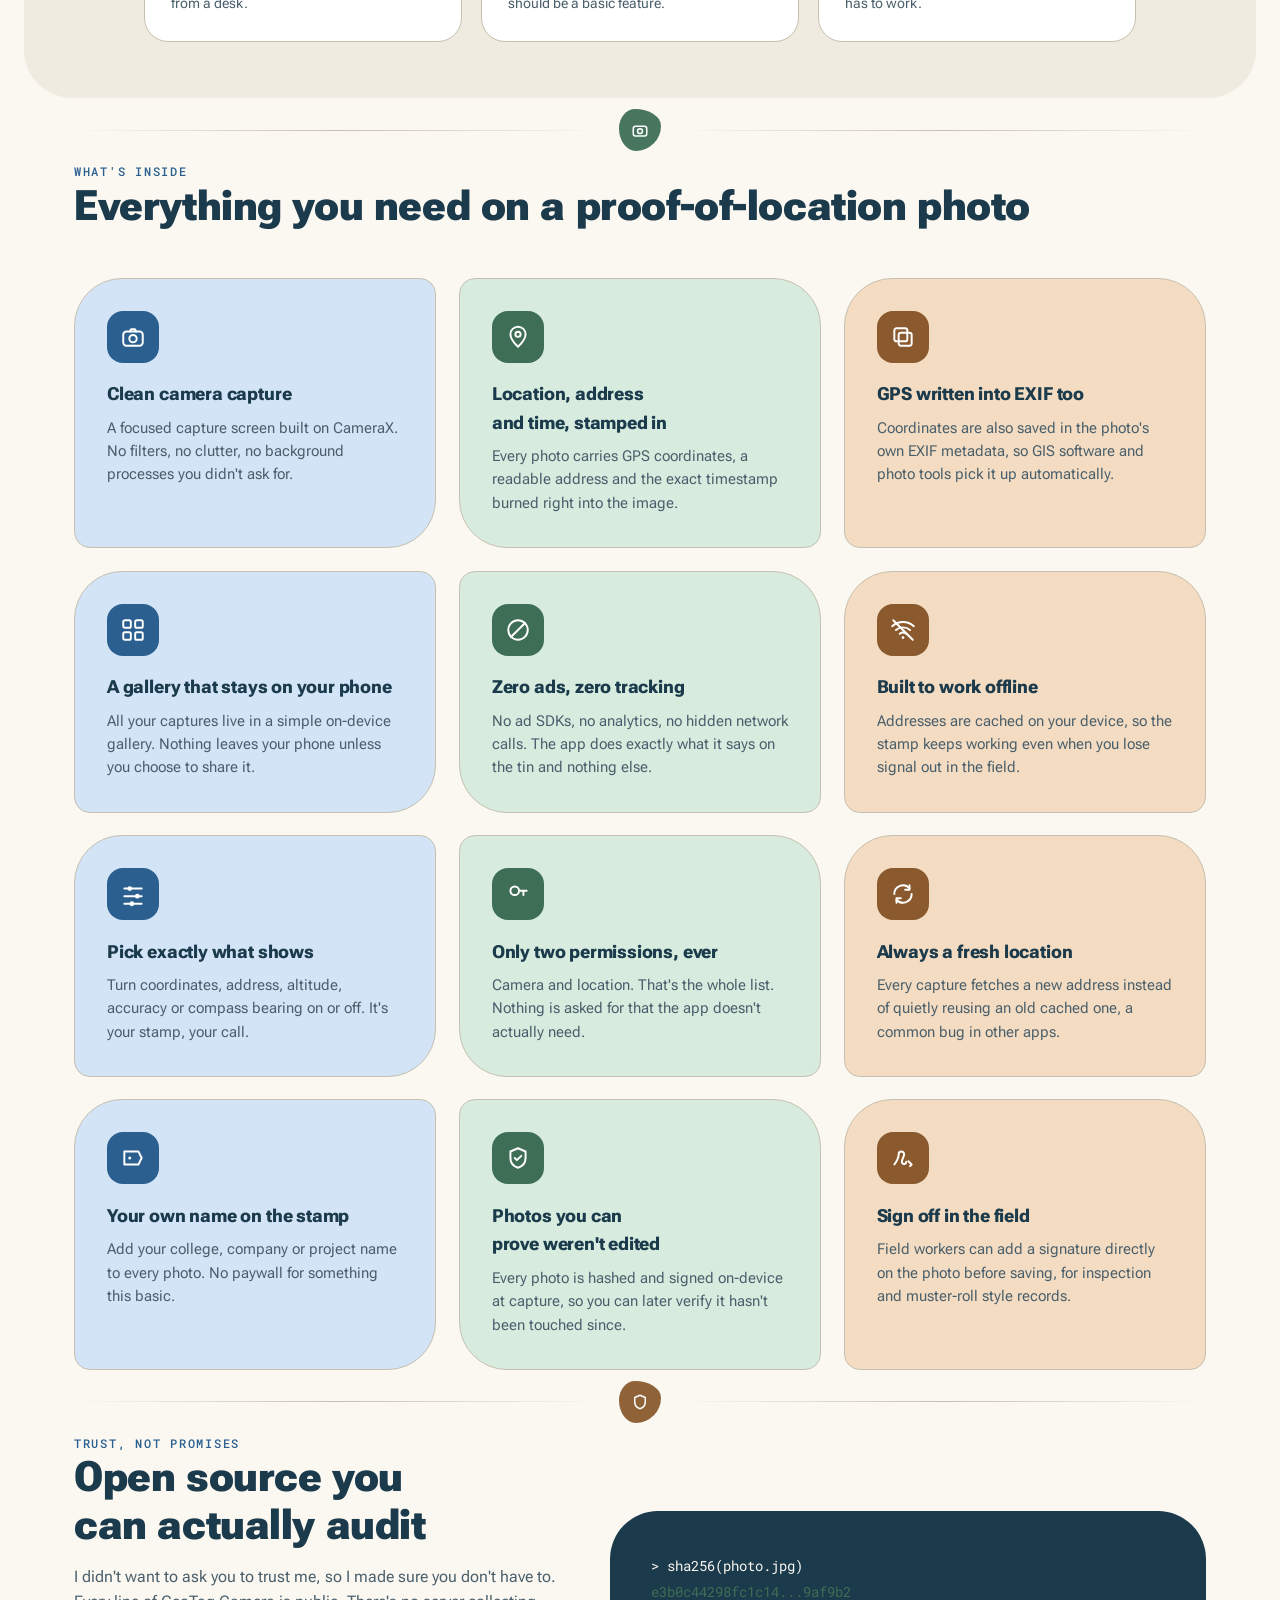
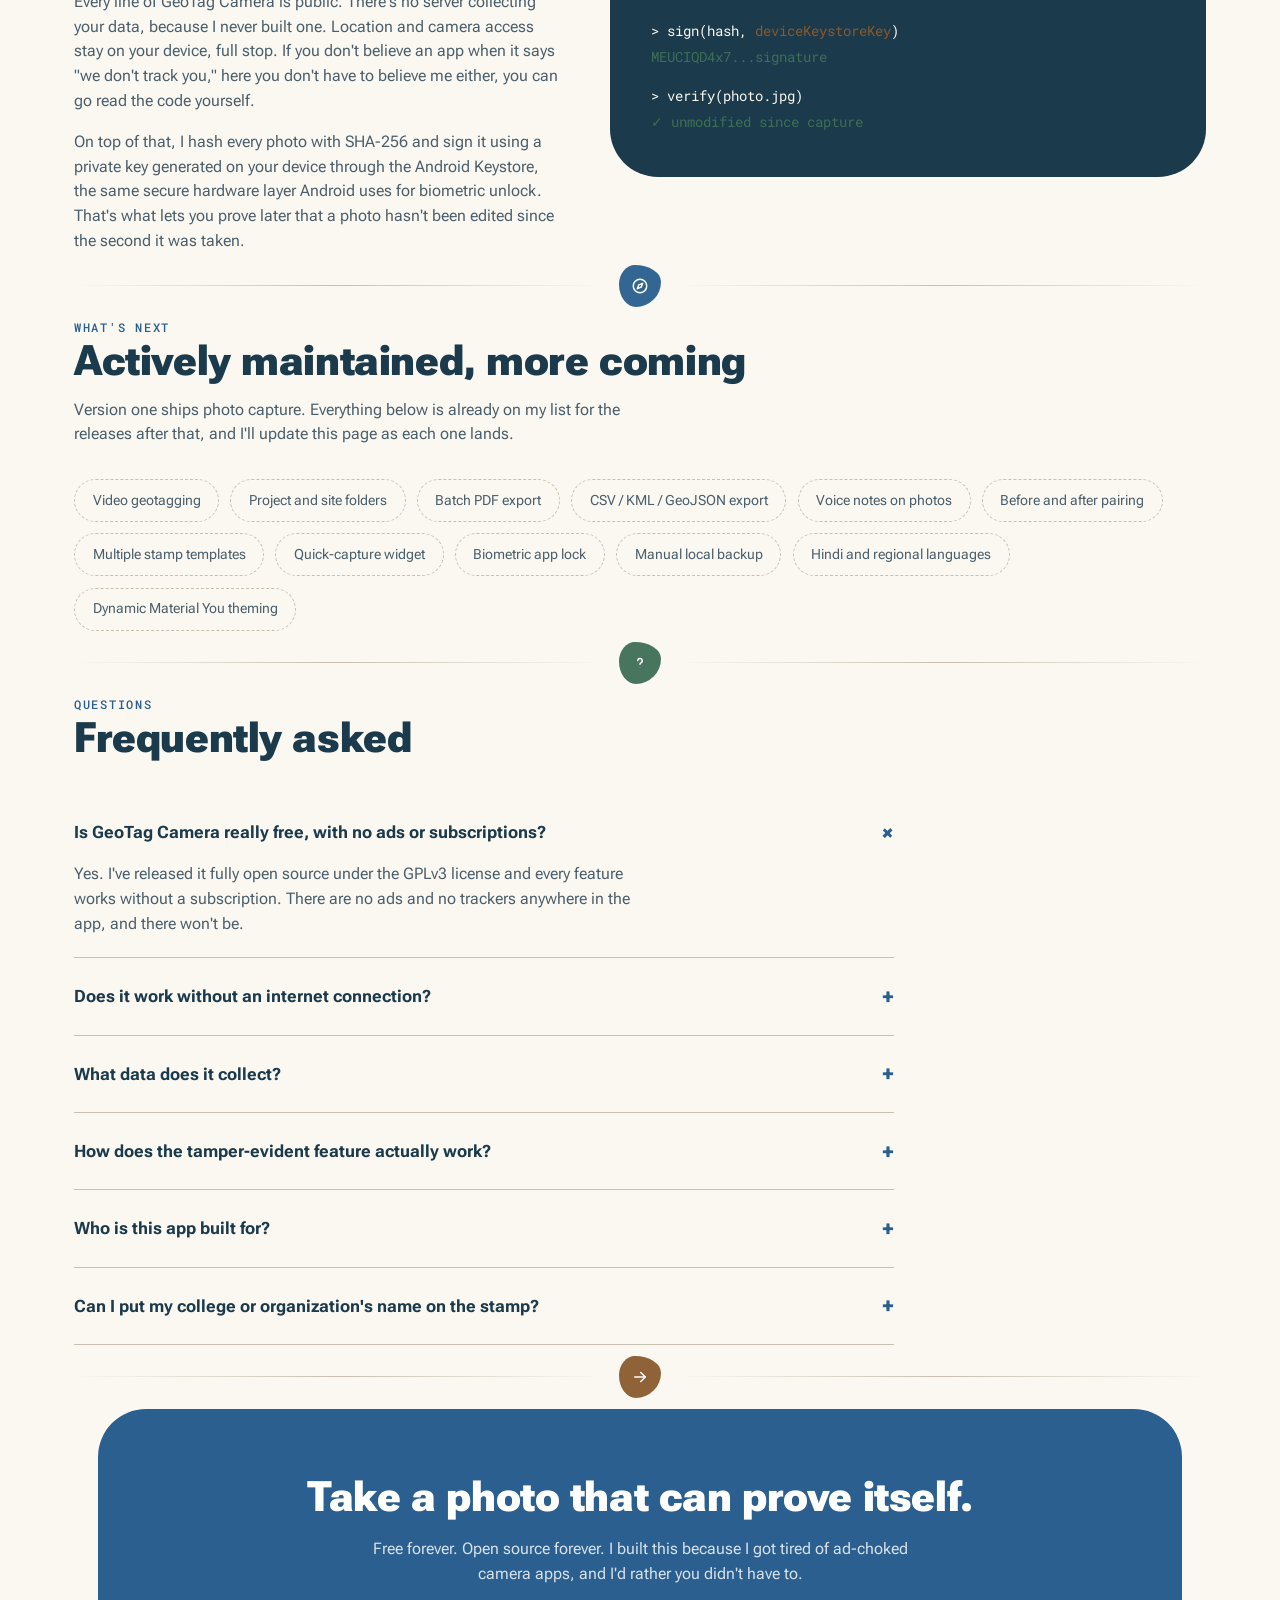
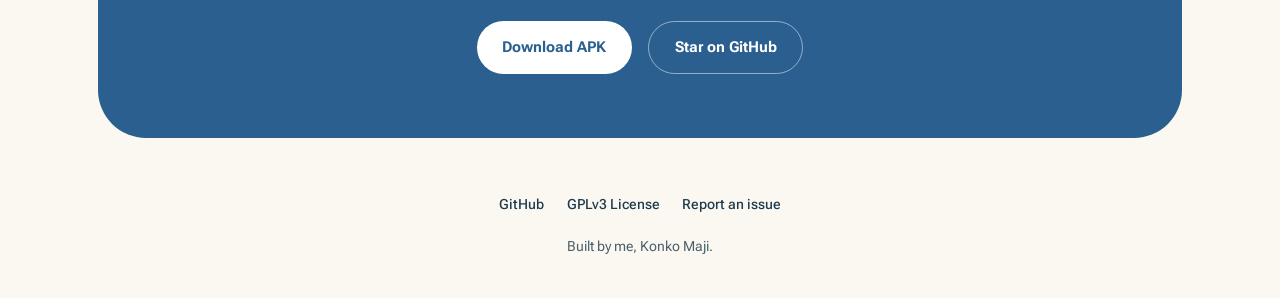
==== commit 4650b257: "Add animated section dividers and a personal why/who/vision section Adds contextual, morphing motif " ====
--- a/site/index.html
+++ b/site/index.html
@@ -53,6 +53,17 @@
 <script type="application/ld+json">
 {
   "@context": "https://schema.org",
+  "@type": "Person",
+  "name": "Konko Maji",
+  "jobTitle": "Independent Android Developer",
+  "url": "https://konkomaji.github.io/geotagcamera/",
+  "sameAs": ["https://github.com/konkomaji"],
+  "knowsAbout": ["Android development", "Kotlin", "Open source software", "GPS and geotagging"]
+}
+</script>
+<script type="application/ld+json">
+{
+  "@context": "https://schema.org",
   "@type": "FAQPage",
   "mainEntity": [
     {
@@ -60,7 +71,7 @@
       "name": "Is GeoTag Camera really free, with no ads or subscriptions?",
       "acceptedAnswer": {
         "@type": "Answer",
-        "text": "Yes. GeoTag Camera is fully open source under the GPLv3 license and every feature works without a subscription. There are no ads and no trackers anywhere in the app."
+        "text": "Yes. I've released it fully open source under the GPLv3 license and every feature works without a subscription. There are no ads and no trackers anywhere in the app, and there won't be."
       }
     },
     {
@@ -68,7 +79,7 @@
       "name": "Does GeoTag Camera work without an internet connection?",
       "acceptedAnswer": {
         "@type": "Answer",
-        "text": "Yes. Reverse geocoding is cached on your device, so the address on your photo stamp keeps working even when you are out of network range, which is common on field sites in rural India."
+        "text": "Yes. I cache reverse-geocoded addresses on your device, so the address on your photo stamp keeps working even when you are out of network range, which is common on field sites in rural India."
       }
     },
     {
@@ -76,7 +87,7 @@
       "name": "What data does GeoTag Camera collect?",
       "acceptedAnswer": {
         "@type": "Answer",
-        "text": "None beyond what the app needs to function. Camera and location access are used locally on your device only. Nothing is sent to any server, because the app does not have one."
+        "text": "None beyond what the app needs to function. Camera and location access are used locally on your device only. Nothing is sent to any server, because I didn't build one."
       }
     },
     {
@@ -92,7 +103,7 @@
       "name": "Who is GeoTag Camera built for?",
       "acceptedAnswer": {
         "@type": "Answer",
-        "text": "College students documenting fieldwork, land and infrastructure surveyors, NGO and government field staff, and anyone who needs to prove exactly where and when a photo was taken."
+        "text": "I built it for college students documenting fieldwork, land and infrastructure surveyors, NGO and government field staff, and anyone who needs to prove exactly where and when a photo was taken."
       }
     },
     {
@@ -100,7 +111,7 @@
       "name": "Can I add my college or organization name to the photo stamp?",
       "acceptedAnswer": {
         "@type": "Answer",
-        "text": "Yes. You can add your own organization, college or project name to the stamp for free. There is no paywall for this."
+        "text": "Yes. You can add your own organization, college or project name to the stamp for free. I'm not putting this behind a paywall."
       }
     }
   ]
@@ -239,10 +250,23 @@
   }
   .hero-icon-card svg{width:170px; height:187px}
 
-  /* problem */
-  .problem{background:var(--surface-dim); border-radius:var(--shape-xl); margin:0 clamp(1.1rem,4vw,1.5rem)}
-  .problem .wrap{max-width:900px; text-align:center}
-  .problem h2{margin-bottom:1rem}
+  /* story */
+  .story{background:var(--surface-dim); border-radius:var(--shape-xl); margin:0 clamp(1.1rem,4vw,1.5rem); padding-bottom:3.5rem}
+  .story > .wrap:first-child{max-width:760px; text-align:center; padding-top:1rem}
+  .story h2{margin-bottom:0}
+  .story p{margin-left:auto; margin-right:auto; text-align:left}
+  .audience-wrap{max-width:1040px}
+  .audience-grid{display:grid; grid-template-columns:repeat(auto-fit,minmax(210px,1fr)); gap:1.2rem; margin-top:1.4rem}
+  .audience-card{
+    background:var(--surface-bright); border:1px solid var(--outline); border-radius:var(--shape-md);
+    padding:1.6rem; text-align:left; opacity:0; transform:translateY(16px);
+    transition:opacity .6s ease, transform .6s cubic-bezier(.22,1,.36,1);
+  }
+  .audience-card.in-view{opacity:1; transform:translateY(0)}
+  .audience-card .icon-wrap{background:var(--primary); color:var(--on-primary); width:44px; height:44px; margin-bottom:.9rem}
+  .audience-card .icon-wrap svg{width:22px; height:22px}
+  .audience-card h3{font-size:1.02rem; margin-bottom:.4rem; color:var(--on-surface)}
+  .audience-card p{font-size:.9rem; max-width:none; margin:0}
 
   /* features */
   .feature-grid{display:grid; grid-template-columns:repeat(3,1fr); gap:1.4rem; margin-top:3rem}
@@ -331,7 +355,8 @@
     .hero-blob{width:110vw; top:-10%; right:-30%; opacity:.7}
     .hero-icon-card{padding:1.8rem; border-radius:var(--shape-lg) var(--shape-lg) var(--shape-lg) var(--shape-sm)}
     .hero-icon-card svg{width:104px; height:114px}
-    .problem, .cta-band{margin:0 clamp(1.1rem,4vw,1.5rem); border-radius:var(--shape-lg)}
+    .story, .cta-band{margin:0 clamp(1.1rem,4vw,1.5rem); border-radius:var(--shape-lg)}
+    .audience-grid{grid-template-columns:1fr}
     .cta-band{padding:2.6rem 1.4rem}
     .security-visual{padding:1.5rem; font-size:.78rem; overflow-x:auto}
     .hero-cta .btn, .cta-band .hero-cta .btn{flex:1 1 auto; justify-content:center; text-align:center}
@@ -345,6 +370,43 @@
     h1{font-size:1.9rem}
     .hero-icon-card{display:none}
   }
+  /* section dividers */
+  .section-divider{
+    display:flex; align-items:center; gap:1.1rem; max-width:1180px; margin:0 auto;
+    padding:0 clamp(1.1rem,4vw,1.5rem); height:64px;
+  }
+  .section-divider .line{
+    flex:1; height:1px; background:linear-gradient(90deg, transparent, var(--outline), transparent);
+    transform:scaleX(0); transition:transform .9s cubic-bezier(.22,1,.36,1);
+  }
+  .section-divider.in-view .line{transform:scaleX(1)}
+  .section-divider .motif{
+    width:42px; height:42px; flex:none; opacity:.95;
+    border-radius:38% 62% 60% 40% / 46% 40% 60% 54%;
+    animation:motifMorph 6s ease-in-out infinite alternate;
+    transform:scale(0) rotate(-35deg); transition:transform .7s cubic-bezier(.34,1.56,.64,1);
+  }
+  .section-divider.in-view .motif{transform:scale(1) rotate(0deg)}
+  .section-divider .motif-inner{
+    width:100%; height:100%; display:flex; align-items:center; justify-content:center;
+    animation:motifSpin 14s linear infinite;
+  }
+  .section-divider .motif svg{width:18px; height:18px; stroke:currentColor; fill:none; stroke-width:2; stroke-linecap:round; stroke-linejoin:round; animation:counterSpin 14s linear infinite}
+  .section-divider:nth-of-type(3n+1) .motif{background:var(--primary); color:var(--on-primary)}
+  .section-divider:nth-of-type(3n+2) .motif{background:var(--secondary); color:var(--on-secondary)}
+  .section-divider:nth-of-type(3n) .motif{background:var(--tertiary); color:var(--on-tertiary)}
+  @keyframes motifMorph{
+    0%{border-radius:38% 62% 60% 40% / 46% 40% 60% 54%}
+    100%{border-radius:58% 42% 40% 60% / 55% 60% 40% 45%}
+  }
+  @keyframes motifSpin{ to{ transform:rotate(360deg) } }
+  @keyframes counterSpin{ to{ transform:rotate(-360deg) } }
+  @media (max-width:560px){
+    .section-divider{height:48px; gap:.8rem}
+    .section-divider .motif{width:32px; height:32px}
+    .section-divider .motif svg{width:14px; height:14px}
+  }
+
   @media (prefers-reduced-motion: reduce){
     *{animation:none !important; transition:none !important}
   }
@@ -421,13 +483,47 @@
     </div>
   </section>
 
-  <section class="problem">
+  <div class="section-divider" aria-hidden="true">
+    <span class="line"></span>
+    <span class="motif"><span class="motif-inner"><svg viewBox="0 0 24 24"><circle cx="12" cy="12" r="9"/><line x1="5.5" y1="18.5" x2="18.5" y2="5.5"/></svg></span></span>
+    <span class="line"></span>
+  </div>
+
+  <section class="story">
     <div class="wrap">
-      <p class="eyebrow">Why this exists</p>
-      <h2>Most geotagging apps make you pay for what should be free</h2>
-      <p style="margin:0 auto">Video ads before you can even open the camera. Basic stamp fields locked behind a subscription. Permissions that have nothing to do with taking a photo. And the moment you lose signal in the field, half of it stops working. GeoTag Camera was built to fix all four, in the open, for anyone to check.</p>
+      <p class="eyebrow">From one developer</p>
+      <h2>I built this because I needed it myself</h2>
+      <p style="margin:1rem auto 0">I'm Konko Maji, an independent Android developer working out of India. I kept watching people around me, friends doing land surveys, cousins finishing college fieldwork, folks at local NGOs documenting site visits, all reaching for the same kind of app and getting the same raw deal. A video ad before the camera even opens. A subscription just to turn off a stamp field you don't want. Permissions that have nothing to do with taking a photo. So I started writing GeoTag Camera myself, in the open, so anyone can read exactly what it does and check that I'm not lying about any of it.</p>
+      <p style="margin:1rem auto 0">My plan for it is simple and I'm writing it down here so I can be held to it. Free forever. Open source forever, GPLv3, so nobody, including me, can quietly turn it into something it isn't. No tracker gets added, no ad gets added, no basic feature gets locked behind a paywall. I maintain this because I use it, and I'll keep building it for as long as that stays true.</p>
+    </div>
+
+    <div class="wrap audience-wrap">
+      <p class="eyebrow" style="text-align:center; margin-top:2.6rem">Who I'm building this for</p>
+      <div class="audience-grid">
+        <div class="audience-card">
+          <div class="icon-wrap"><svg class="icon" viewBox="0 0 24 24" aria-hidden="true"><path d="M3 18l6-11 4 6 3-4 5 9z"/></svg></div>
+          <h3>Land and infrastructure surveyors</h3>
+          <p>You need a photo that proves it was taken on site, at that time, not uploaded later from a desk.</p>
+        </div>
+        <div class="audience-card">
+          <div class="icon-wrap"><svg class="icon" viewBox="0 0 24 24" aria-hidden="true"><path d="M4 19V8l8-4 8 4v11"/><path d="M9 19v-6h6v6"/></svg></div>
+          <h3>College students</h3>
+          <p>You're submitting fieldwork or a project report and cannot afford to pay for what should be a basic feature.</p>
+        </div>
+        <div class="audience-card">
+          <div class="icon-wrap"><svg class="icon" viewBox="0 0 24 24" aria-hidden="true"><path d="M12 21s7-6.5 7-11.5A7 7 0 0 0 5 9.5C5 14.5 12 21 12 21z"/><circle cx="12" cy="9.5" r="2.4"/></svg></div>
+          <h3>NGO and government field staff</h3>
+          <p>You're recording a well, a school, a road in a village with no signal, and the app still has to work.</p>
+        </div>
+      </div>
     </div>
   </section>
+
+  <div class="section-divider" aria-hidden="true">
+    <span class="line"></span>
+    <span class="motif"><span class="motif-inner"><svg viewBox="0 0 24 24"><rect x="3" y="7" width="18" height="13" rx="3"/><circle cx="12" cy="13.5" r="3.2"/></svg></span></span>
+    <span class="line"></span>
+  </div>
 
   <section id="features" class="wrap">
     <p class="eyebrow">What's inside</p>
@@ -509,12 +605,18 @@
     </div>
   </section>
 
+  <div class="section-divider" aria-hidden="true">
+    <span class="line"></span>
+    <span class="motif"><span class="motif-inner"><svg viewBox="0 0 24 24"><path d="M12 3l7 3v6c0 4.5-3 7.7-7 9-4-1.3-7-4.5-7-9V6z"/></svg></span></span>
+    <span class="line"></span>
+  </div>
+
   <section id="security" class="wrap security">
     <div>
       <p class="eyebrow">Trust, not promises</p>
       <h2>Open source you can actually audit</h2>
-      <p style="margin-top:1rem">Every line of GeoTag Camera is public. There's no server collecting your data, because there is no server. Location and camera access stay on your device. If you don't believe an app when it says "we don't track you," here you don't have to, you can read the code yourself.</p>
-      <p style="margin-top:1rem">On top of that, every photo is hashed with SHA-256 and signed using a private key generated on your device through the Android Keystore, the same secure hardware layer Android uses for biometric unlock. That's what lets you prove later that a photo hasn't been edited since the second it was taken.</p>
+      <p style="margin-top:1rem">I didn't want to ask you to trust me, so I made sure you don't have to. Every line of GeoTag Camera is public. There's no server collecting your data, because I never built one. Location and camera access stay on your device, full stop. If you don't believe an app when it says "we don't track you," here you don't have to believe me either, you can go read the code yourself.</p>
+      <p style="margin-top:1rem">On top of that, I hash every photo with SHA-256 and sign it using a private key generated on your device through the Android Keystore, the same secure hardware layer Android uses for biometric unlock. That's what lets you prove later that a photo hasn't been edited since the second it was taken.</p>
     </div>
     <div class="security-visual">
       <div>&gt; sha256(photo.jpg)</div>
@@ -526,10 +628,16 @@
     </div>
   </section>
 
+  <div class="section-divider" aria-hidden="true">
+    <span class="line"></span>
+    <span class="motif"><span class="motif-inner"><svg viewBox="0 0 24 24"><circle cx="12" cy="12" r="9"/><path d="M15.5 8.5l-2 5-5 2 2-5z"/></svg></span></span>
+    <span class="line"></span>
+  </div>
+
   <section id="roadmap" class="wrap">
     <p class="eyebrow">What's next</p>
     <h2>Actively maintained, more coming</h2>
-    <p style="margin-top:.8rem">Version one ships photo capture. These are already planned for the releases after that.</p>
+    <p style="margin-top:.8rem">Version one ships photo capture. Everything below is already on my list for the releases after that, and I'll update this page as each one lands.</p>
     <div class="roadmap-chips">
       <span class="chip">Video geotagging</span>
       <span class="chip">Project and site folders</span>
@@ -546,21 +654,27 @@
     </div>
   </section>
 
+  <div class="section-divider" aria-hidden="true">
+    <span class="line"></span>
+    <span class="motif"><span class="motif-inner"><svg viewBox="0 0 24 24"><path d="M9 9a3 3 0 1 1 4 2.8c-.8.4-1 .9-1 1.7"/><circle cx="12" cy="17.5" r=".4" fill="currentColor" stroke="none"/></svg></span></span>
+    <span class="line"></span>
+  </div>
+
   <section id="faq" class="wrap">
     <p class="eyebrow">Questions</p>
     <h2>Frequently asked</h2>
     <div class="faq" style="margin-top:2rem">
       <details open>
         <summary>Is GeoTag Camera really free, with no ads or subscriptions?</summary>
-        <p>Yes. It's fully open source under the GPLv3 license and every feature works without a subscription. There are no ads and no trackers anywhere in the app.</p>
+        <p>Yes. I've released it fully open source under the GPLv3 license and every feature works without a subscription. There are no ads and no trackers anywhere in the app, and there won't be.</p>
       </details>
       <details>
         <summary>Does it work without an internet connection?</summary>
-        <p>Yes. Reverse geocoding is cached on your device, so the address on your stamp keeps working even when you're out of signal, which happens a lot on field sites.</p>
+        <p>Yes. I cache reverse-geocoded addresses on your device, so the address on your stamp keeps working even when you're out of signal, which I know happens a lot on field sites.</p>
       </details>
       <details>
         <summary>What data does it collect?</summary>
-        <p>None beyond what's needed to work. Camera and location access are used locally on your device. Nothing is sent to any server, because there is no server.</p>
+        <p>None beyond what's needed to work. Camera and location access are used locally on your device. Nothing is sent to any server, because I didn't build one.</p>
       </details>
       <details>
         <summary>How does the tamper-evident feature actually work?</summary>
@@ -568,19 +682,25 @@
       </details>
       <details>
         <summary>Who is this app built for?</summary>
-        <p>College students documenting fieldwork, land and infrastructure surveyors, NGO and government field staff, and anyone who needs to prove exactly where and when a photo was taken.</p>
+        <p>I built it for people like the ones I mentioned above: college students documenting fieldwork, land and infrastructure surveyors, NGO and government field staff, and anyone who needs to prove exactly where and when a photo was taken.</p>
       </details>
       <details>
         <summary>Can I put my college or organization's name on the stamp?</summary>
-        <p>Yes, for free. No paywall for something this basic.</p>
+        <p>Yes, for free. I'm not going to put something this basic behind a paywall.</p>
       </details>
     </div>
   </section>
+
+  <div class="section-divider" aria-hidden="true">
+    <span class="line"></span>
+    <span class="motif"><span class="motif-inner"><svg viewBox="0 0 24 24"><line x1="5" y1="12" x2="19" y2="12"/><path d="M13 6l6 6-6 6"/></svg></span></span>
+    <span class="line"></span>
+  </div>
 
   <section class="wrap">
     <div class="cta-band">
       <h2>Take a photo that can prove itself.</h2>
-      <p>Free forever. Open source forever. Built by one developer who got tired of ad-choked camera apps.</p>
+      <p>Free forever. Open source forever. I built this because I got tired of ad-choked camera apps, and I'd rather you didn't have to.</p>
       <div class="hero-cta" style="justify-content:center">
         <a class="btn btn-filled" href="https://github.com/konkomaji/geotagcamera/releases">Download APK</a>
         <a class="btn btn-outline" href="https://github.com/konkomaji/geotagcamera">Star on GitHub</a>
@@ -596,7 +716,7 @@
       <a href="https://github.com/konkomaji/geotagcamera/blob/main/LICENSE">GPLv3 License</a>
       <a href="https://github.com/konkomaji/geotagcamera/issues">Report an issue</a>
     </div>
-    <p>Built by Konko Maji. Not affiliated with Google or any other camera app.</p>
+    <p>Built by me, Konko Maji.</p>
   </div>
 </footer>
 
@@ -637,9 +757,9 @@
   })();
 
   (function(){
-    var cards = document.querySelectorAll('.feature-card');
+    var reveal = document.querySelectorAll('.feature-card, .section-divider, .audience-card');
     if (!('IntersectionObserver' in window)) {
-      cards.forEach(function(c){ c.classList.add('in-view'); });
+      reveal.forEach(function(c){ c.classList.add('in-view'); });
       return;
     }
     var observer = new IntersectionObserver(function(entries){
@@ -650,7 +770,7 @@
         }
       });
     }, { threshold: 0.15 });
-    cards.forEach(function(c){ observer.observe(c); });
+    reveal.forEach(function(c){ observer.observe(c); });
   })();
 
   document.getElementById('year') && (document.getElementById('year').textContent = new Date().getFullYear());
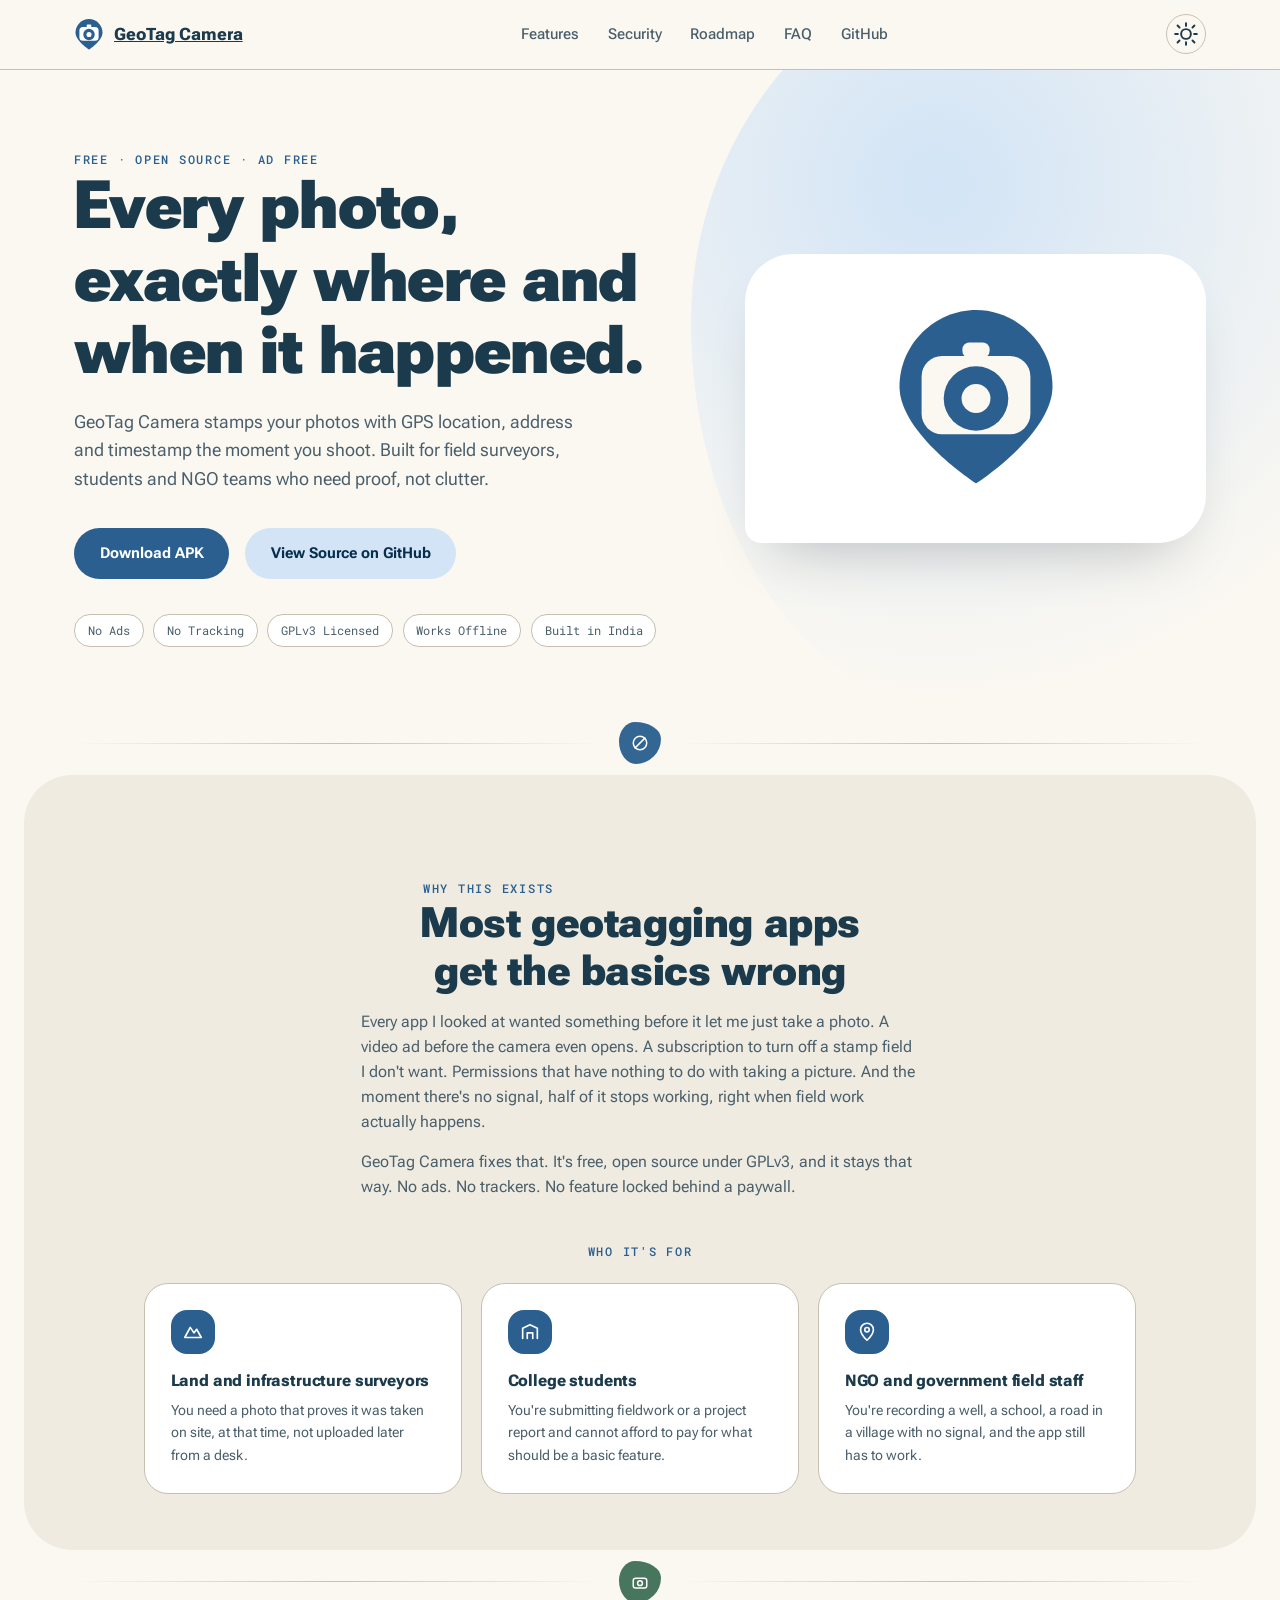
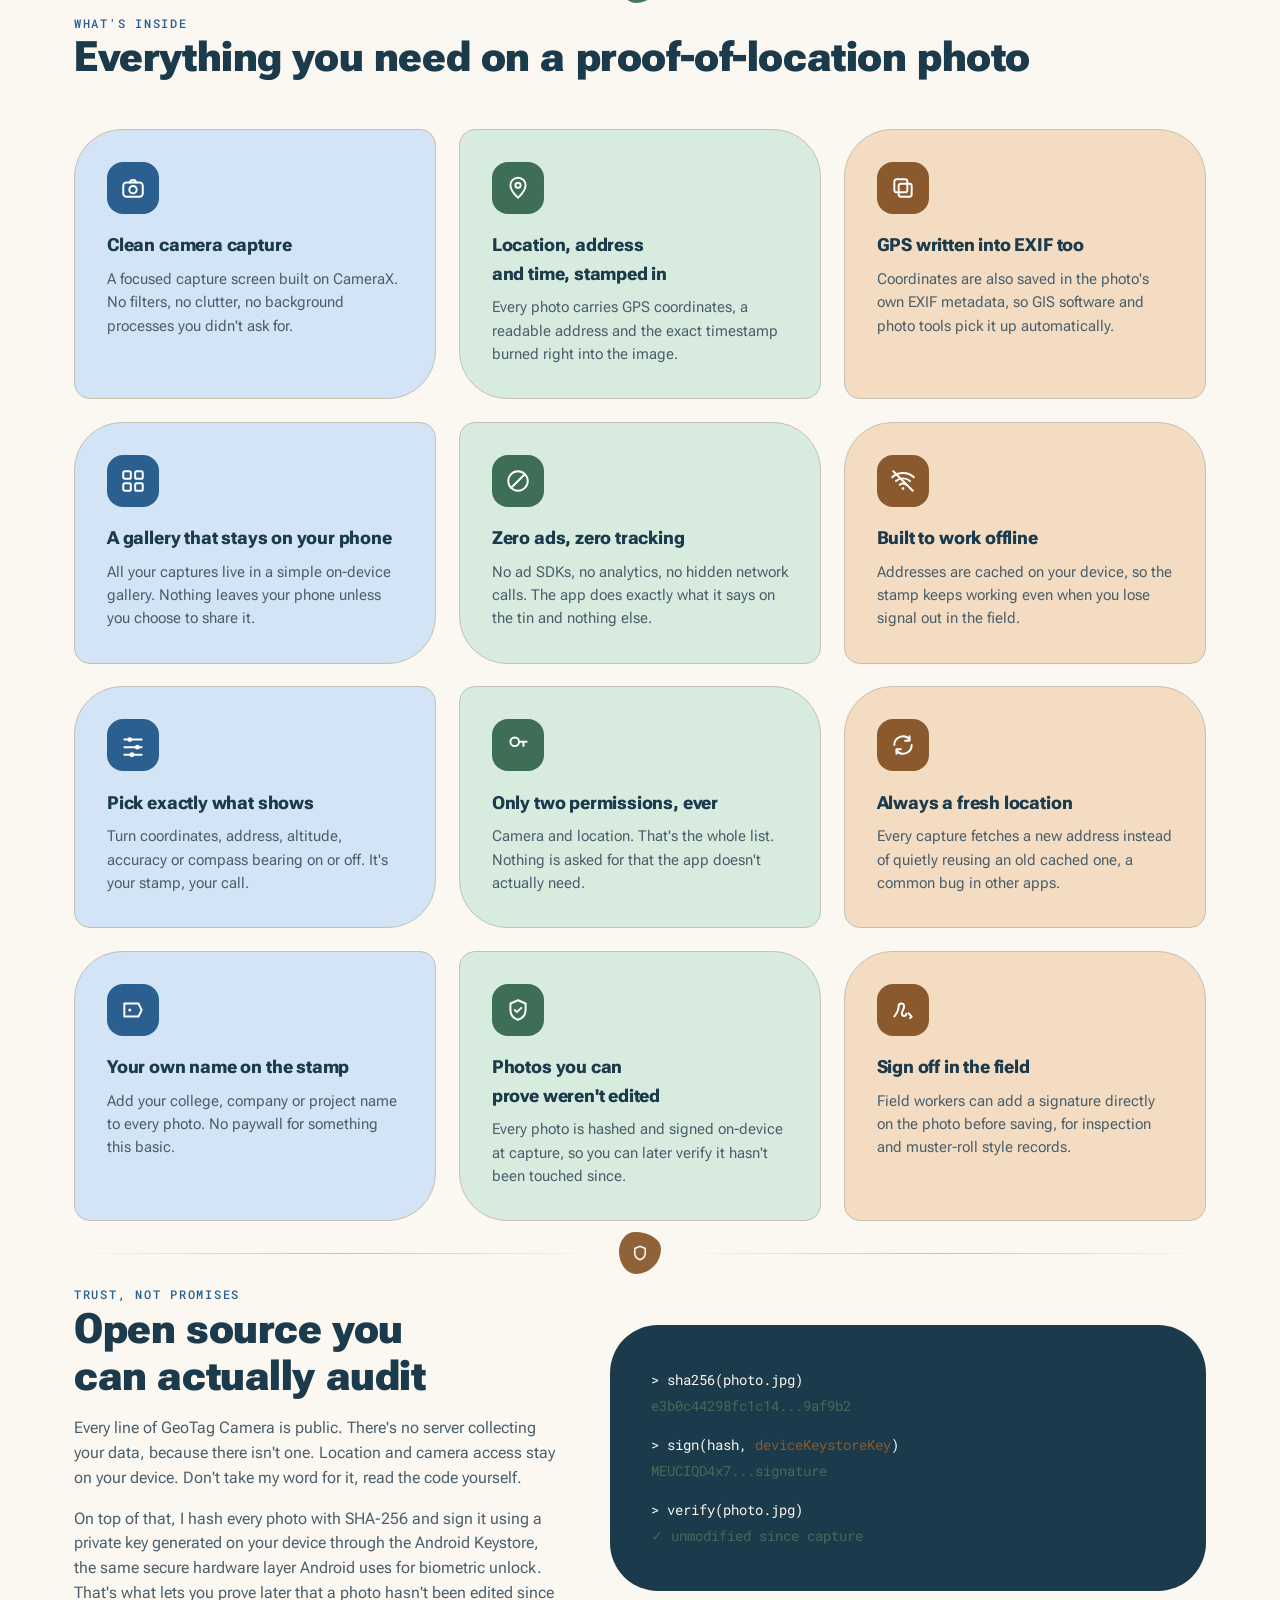
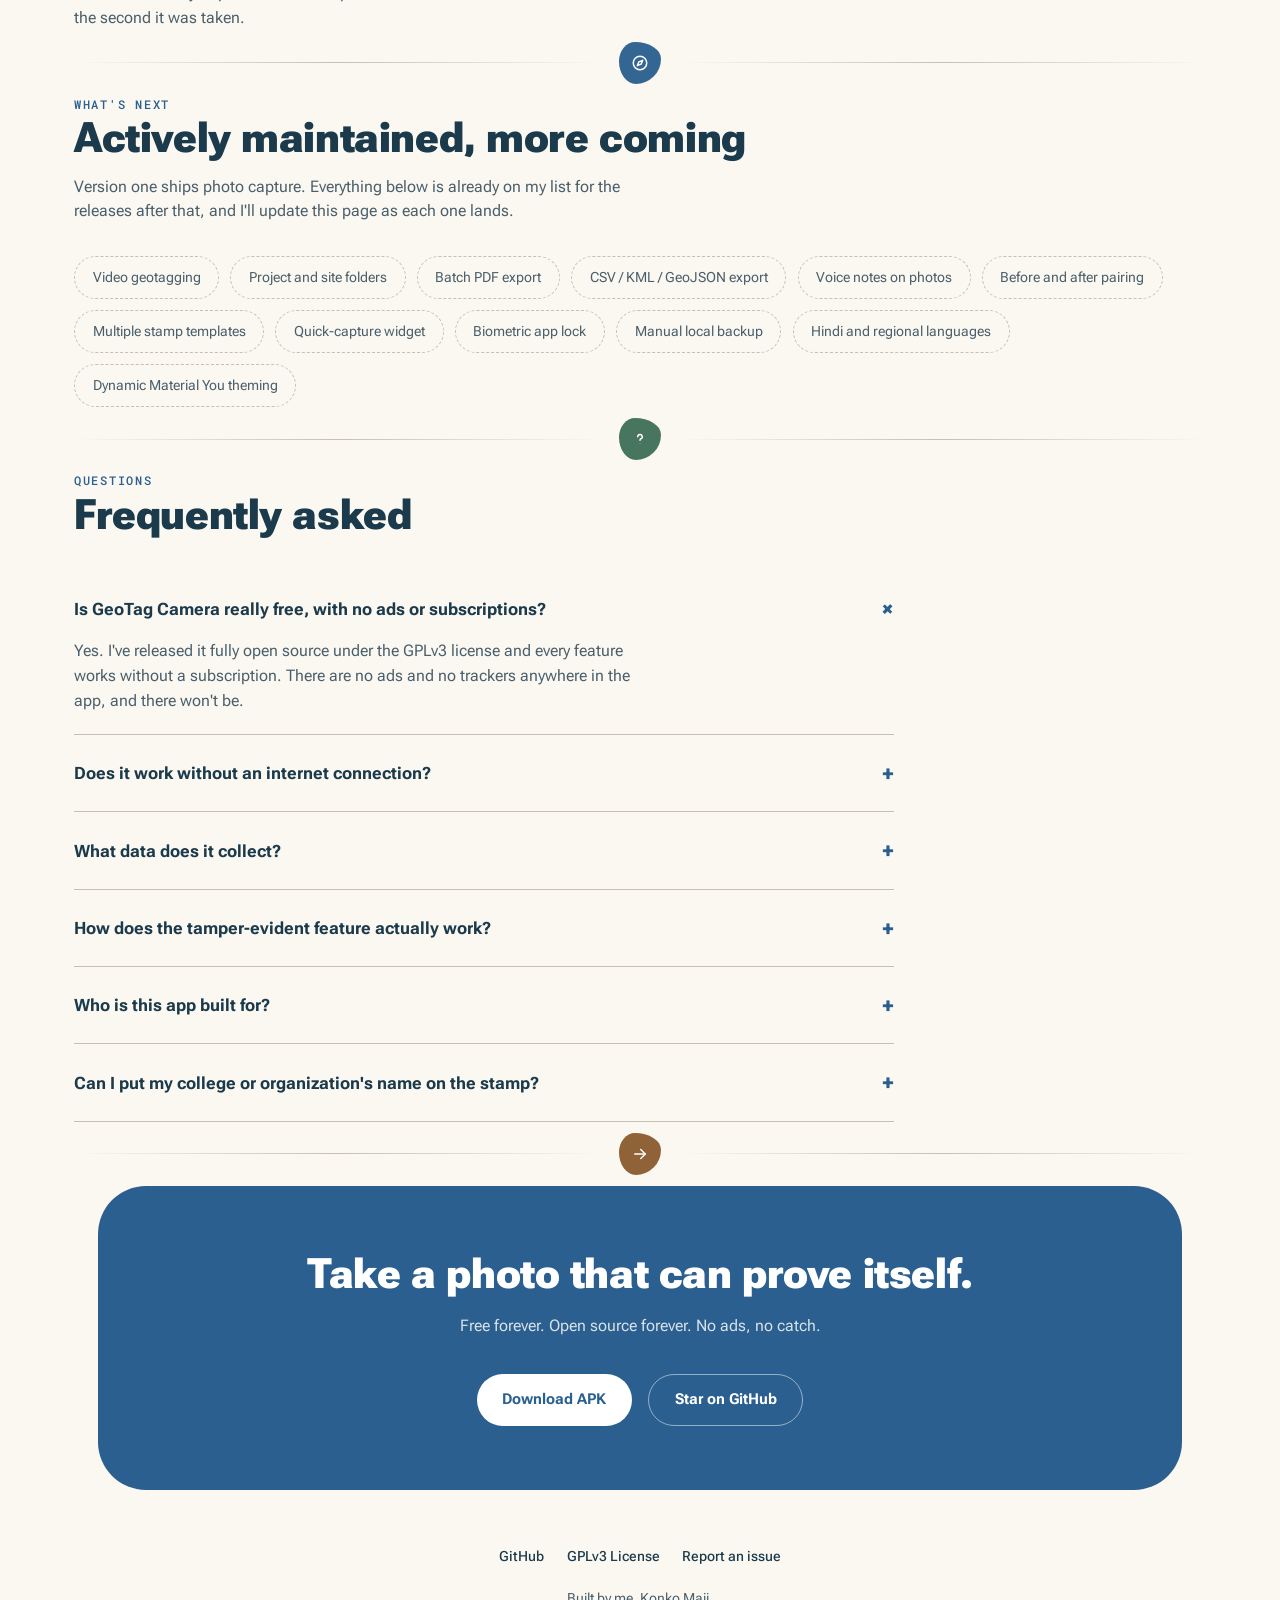
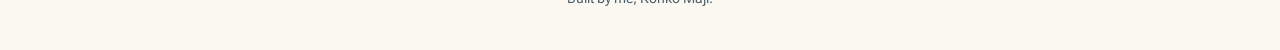
==== commit c7ec1b1c: "Add real Gradle wrapper, CI workflow, app shell, and README banner Generates the actual gradle-wrapp" ====
--- a/site/index.html
+++ b/site/index.html
@@ -491,14 +491,14 @@
 
   <section class="story">
     <div class="wrap">
-      <p class="eyebrow">From one developer</p>
-      <h2>I built this because I needed it myself</h2>
-      <p style="margin:1rem auto 0">I'm Konko Maji, an independent Android developer working out of India. I kept watching people around me, friends doing land surveys, cousins finishing college fieldwork, folks at local NGOs documenting site visits, all reaching for the same kind of app and getting the same raw deal. A video ad before the camera even opens. A subscription just to turn off a stamp field you don't want. Permissions that have nothing to do with taking a photo. So I started writing GeoTag Camera myself, in the open, so anyone can read exactly what it does and check that I'm not lying about any of it.</p>
-      <p style="margin:1rem auto 0">My plan for it is simple and I'm writing it down here so I can be held to it. Free forever. Open source forever, GPLv3, so nobody, including me, can quietly turn it into something it isn't. No tracker gets added, no ad gets added, no basic feature gets locked behind a paywall. I maintain this because I use it, and I'll keep building it for as long as that stays true.</p>
+      <p class="eyebrow">Why this exists</p>
+      <h2>Most geotagging apps get the basics wrong</h2>
+      <p style="margin:1rem auto 0">Every app I looked at wanted something before it let me just take a photo. A video ad before the camera even opens. A subscription to turn off a stamp field I don't want. Permissions that have nothing to do with taking a picture. And the moment there's no signal, half of it stops working, right when field work actually happens.</p>
+      <p style="margin:1rem auto 0">GeoTag Camera fixes that. It's free, open source under GPLv3, and it stays that way. No ads. No trackers. No feature locked behind a paywall.</p>
     </div>
 
     <div class="wrap audience-wrap">
-      <p class="eyebrow" style="text-align:center; margin-top:2.6rem">Who I'm building this for</p>
+      <p class="eyebrow" style="text-align:center; margin-top:2.6rem">Who it's for</p>
       <div class="audience-grid">
         <div class="audience-card">
           <div class="icon-wrap"><svg class="icon" viewBox="0 0 24 24" aria-hidden="true"><path d="M3 18l6-11 4 6 3-4 5 9z"/></svg></div>
@@ -615,7 +615,7 @@
     <div>
       <p class="eyebrow">Trust, not promises</p>
       <h2>Open source you can actually audit</h2>
-      <p style="margin-top:1rem">I didn't want to ask you to trust me, so I made sure you don't have to. Every line of GeoTag Camera is public. There's no server collecting your data, because I never built one. Location and camera access stay on your device, full stop. If you don't believe an app when it says "we don't track you," here you don't have to believe me either, you can go read the code yourself.</p>
+      <p style="margin-top:1rem">Every line of GeoTag Camera is public. There's no server collecting your data, because there isn't one. Location and camera access stay on your device. Don't take my word for it, read the code yourself.</p>
       <p style="margin-top:1rem">On top of that, I hash every photo with SHA-256 and sign it using a private key generated on your device through the Android Keystore, the same secure hardware layer Android uses for biometric unlock. That's what lets you prove later that a photo hasn't been edited since the second it was taken.</p>
     </div>
     <div class="security-visual">
@@ -700,7 +700,7 @@
   <section class="wrap">
     <div class="cta-band">
       <h2>Take a photo that can prove itself.</h2>
-      <p>Free forever. Open source forever. I built this because I got tired of ad-choked camera apps, and I'd rather you didn't have to.</p>
+      <p>Free forever. Open source forever. No ads, no catch.</p>
       <div class="hero-cta" style="justify-content:center">
         <a class="btn btn-filled" href="https://github.com/konkomaji/geotagcamera/releases">Download APK</a>
         <a class="btn btn-outline" href="https://github.com/konkomaji/geotagcamera">Star on GitHub</a>
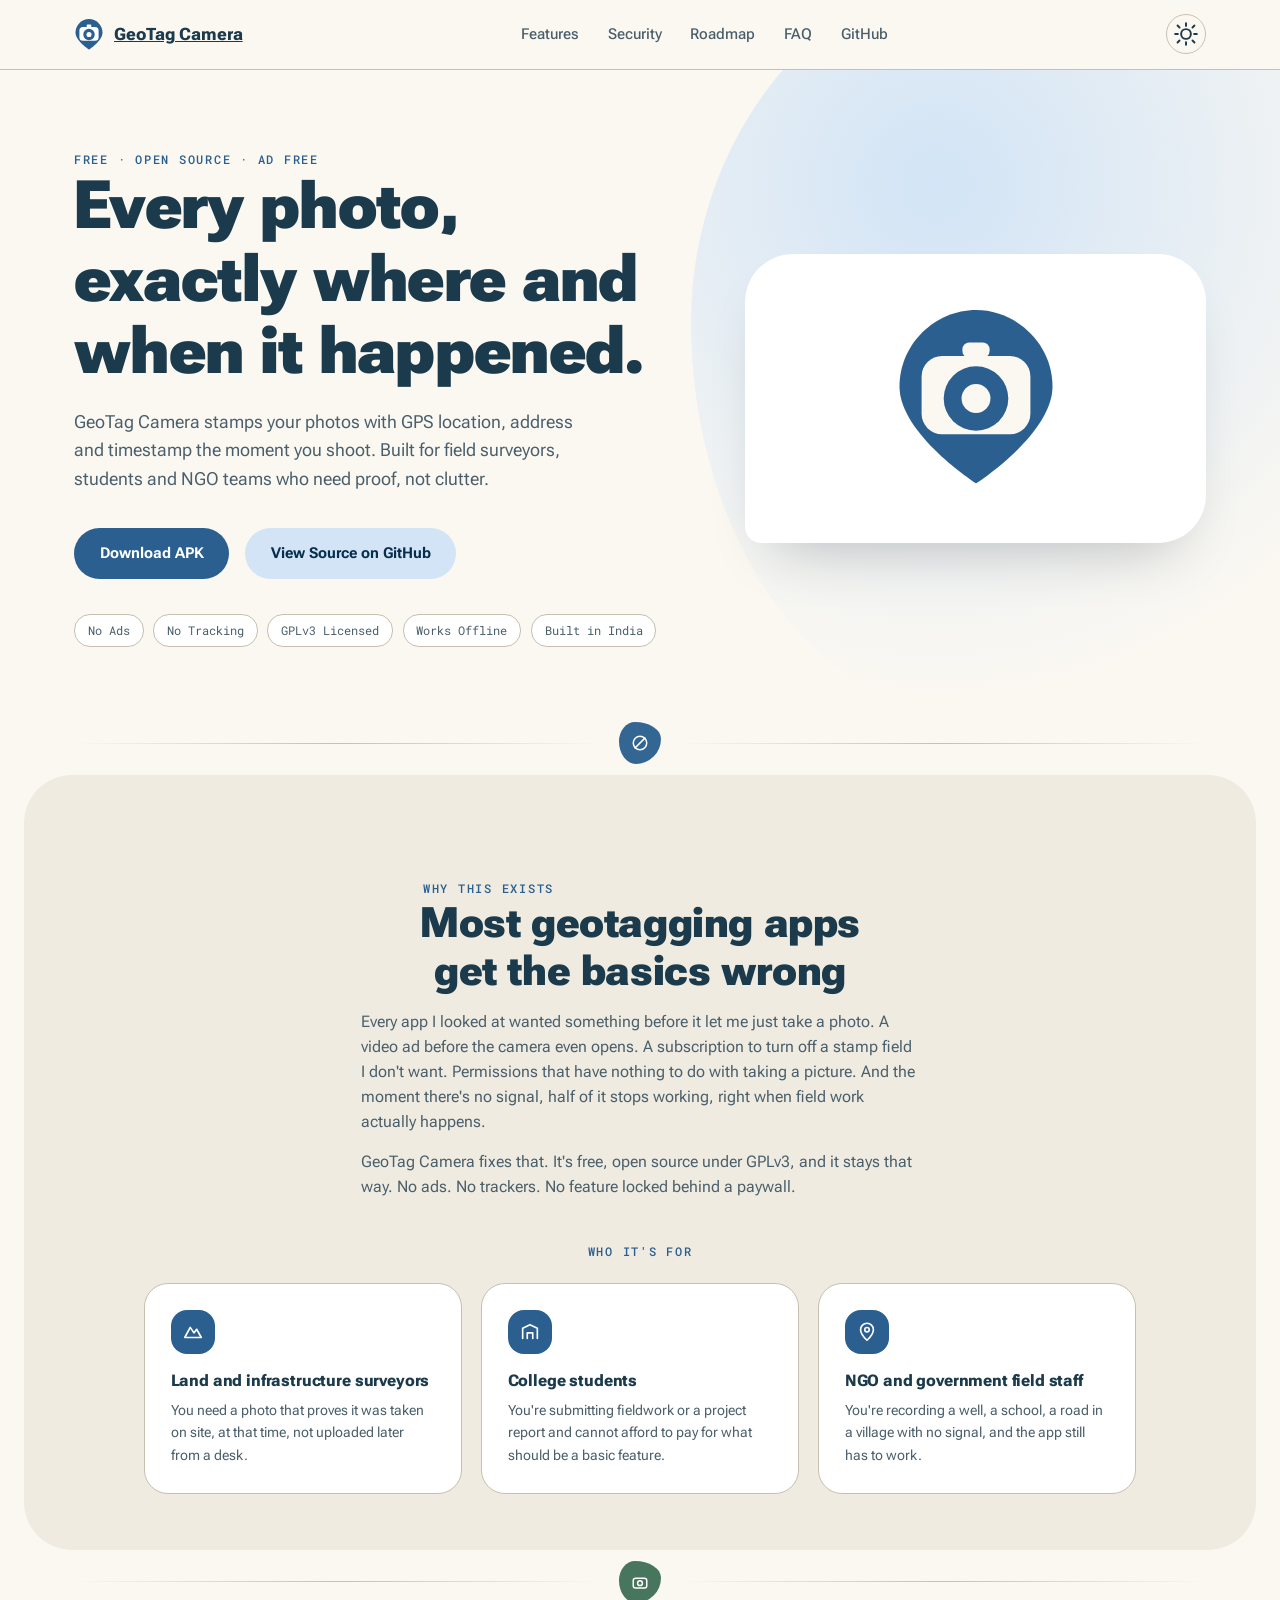
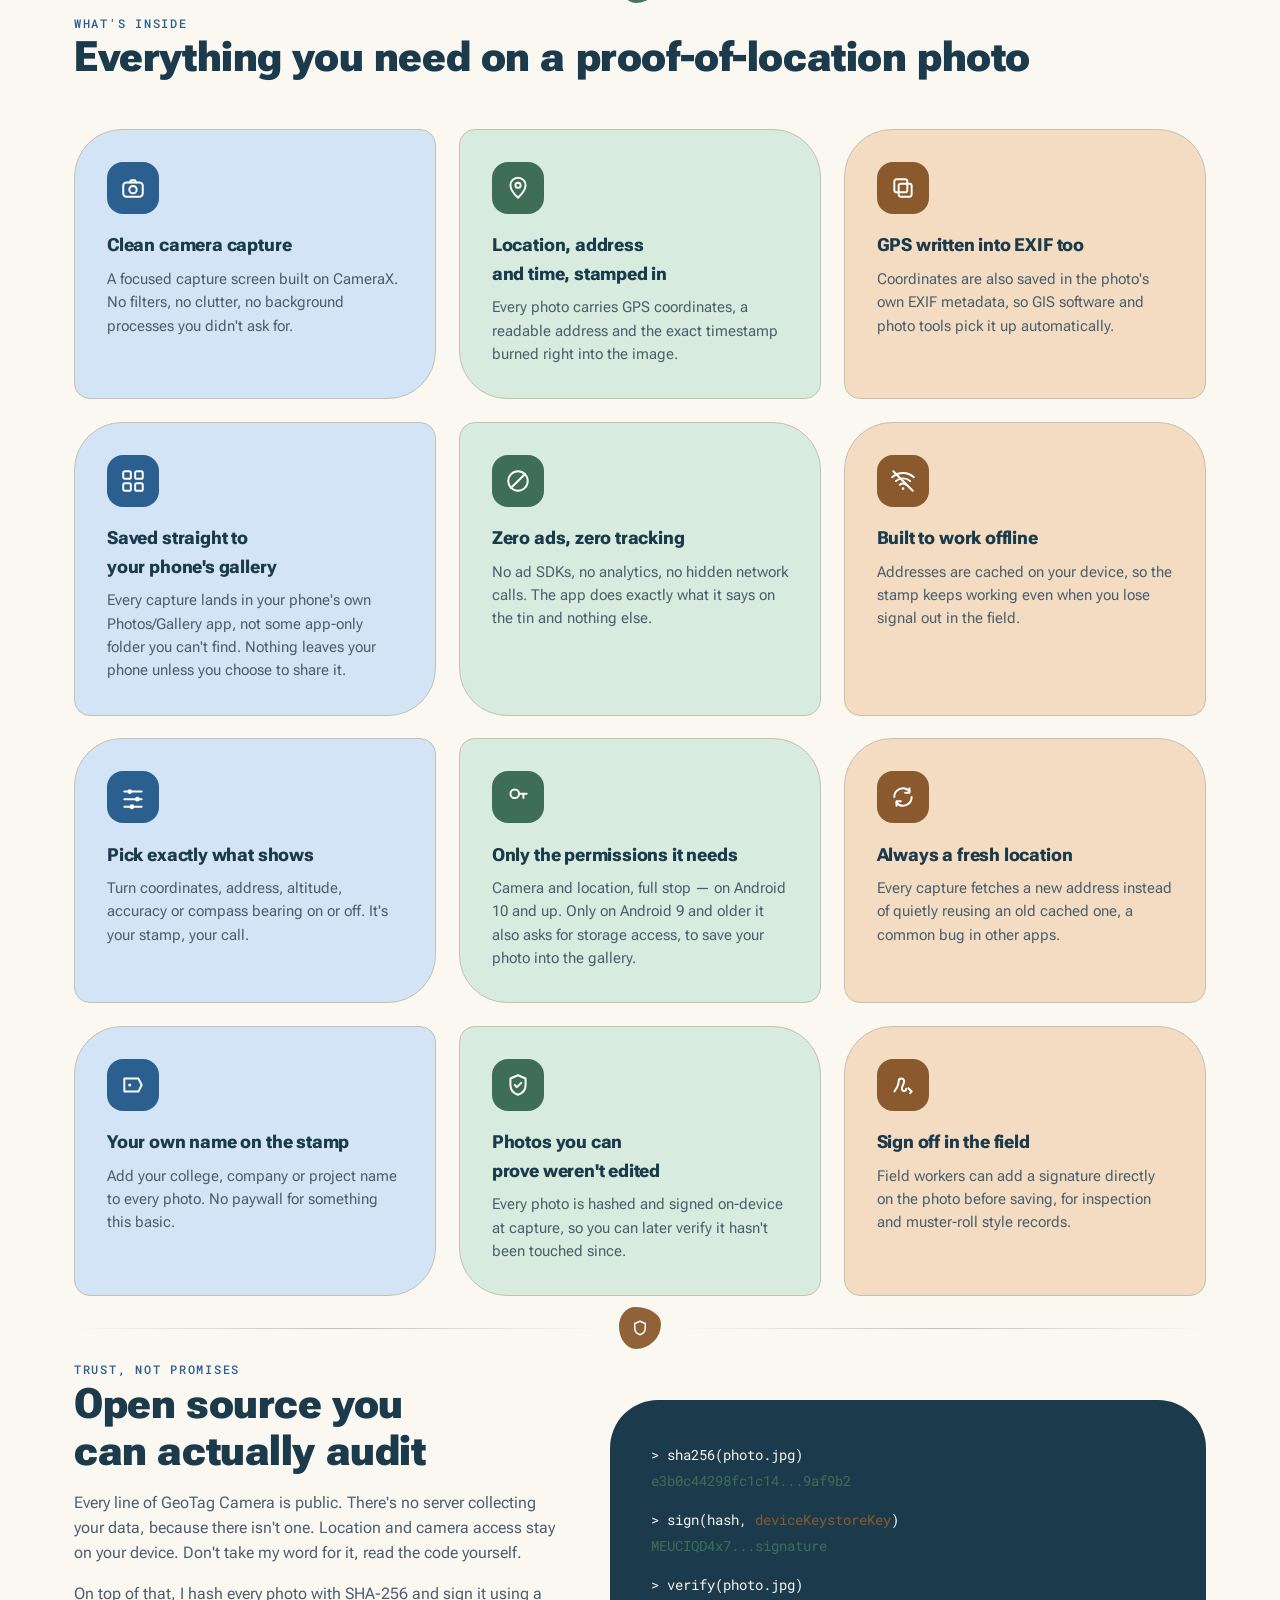
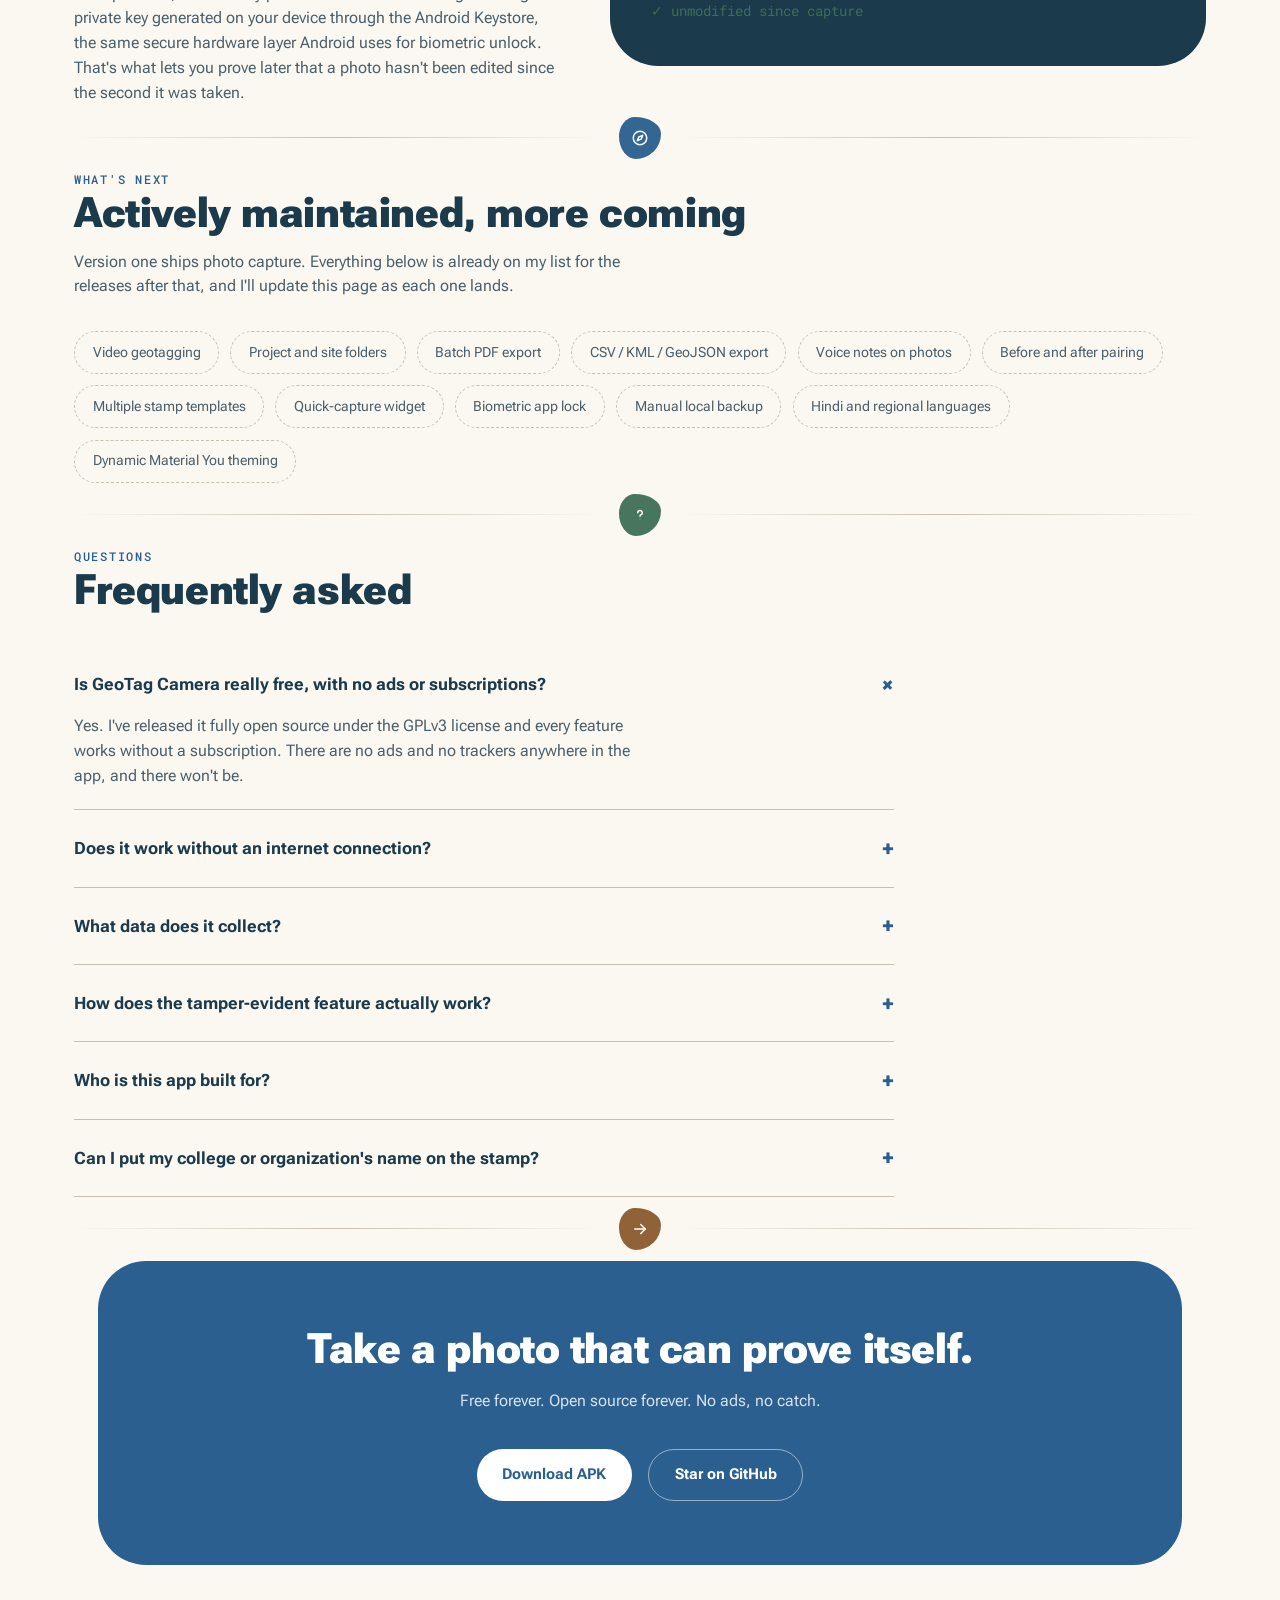
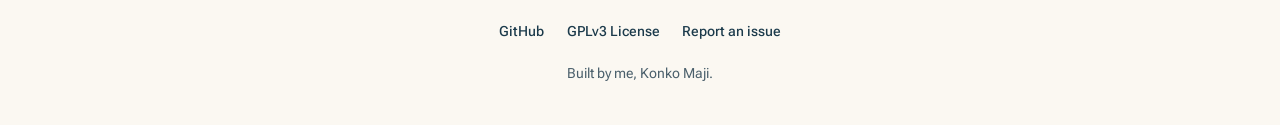
==== commit cfdc4397: "Add Gallery and Settings screens, wire bottom-nav shell Gallery: Room-backed grid, Coil thumbnails f" ====
--- a/site/index.html
+++ b/site/index.html
@@ -550,8 +550,8 @@
 
       <article class="feature-card">
         <div class="icon-wrap"><svg class="icon" viewBox="0 0 24 24" aria-hidden="true"><rect x="3" y="3" width="7" height="7" rx="1.5"/><rect x="14" y="3" width="7" height="7" rx="1.5"/><rect x="3" y="14" width="7" height="7" rx="1.5"/><rect x="14" y="14" width="7" height="7" rx="1.5"/></svg></div>
-        <h3>A gallery that stays on your phone</h3>
-        <p>All your captures live in a simple on-device gallery. Nothing leaves your phone unless you choose to share it.</p>
+        <h3>Saved straight to your phone's gallery</h3>
+        <p>Every capture lands in your phone's own Photos/Gallery app, not some app-only folder you can't find. Nothing leaves your phone unless you choose to share it.</p>
       </article>
 
       <article class="feature-card">
@@ -574,8 +574,8 @@
 
       <article class="feature-card">
         <div class="icon-wrap"><svg class="icon" viewBox="0 0 24 24" aria-hidden="true"><circle cx="9" cy="9" r="4"/><path d="M14 9h6M17 9v4"/></svg></div>
-        <h3>Only two permissions, ever</h3>
-        <p>Camera and location. That's the whole list. Nothing is asked for that the app doesn't actually need.</p>
+        <h3>Only the permissions it needs</h3>
+        <p>Camera and location, full stop &mdash; on Android 10 and up. Only on Android 9 and older it also asks for storage access, to save your photo into the gallery.</p>
       </article>
 
       <article class="feature-card">
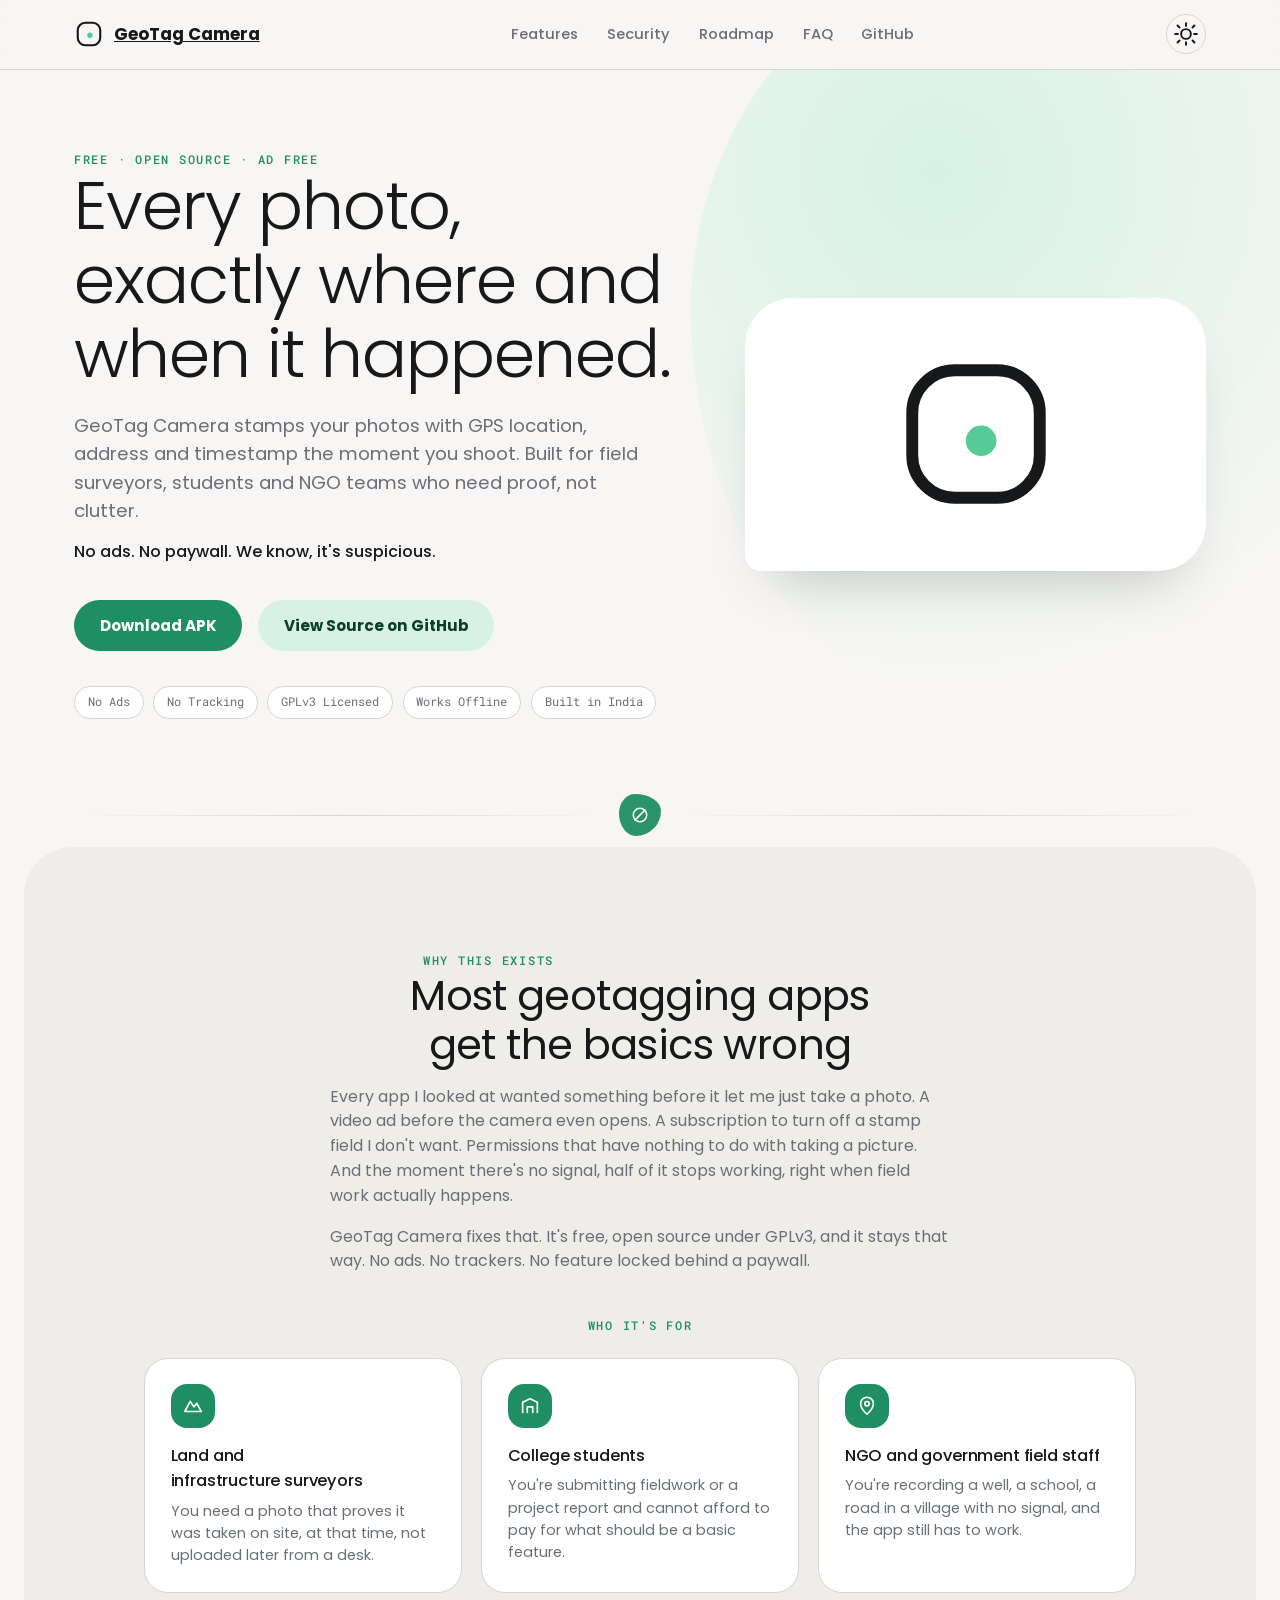
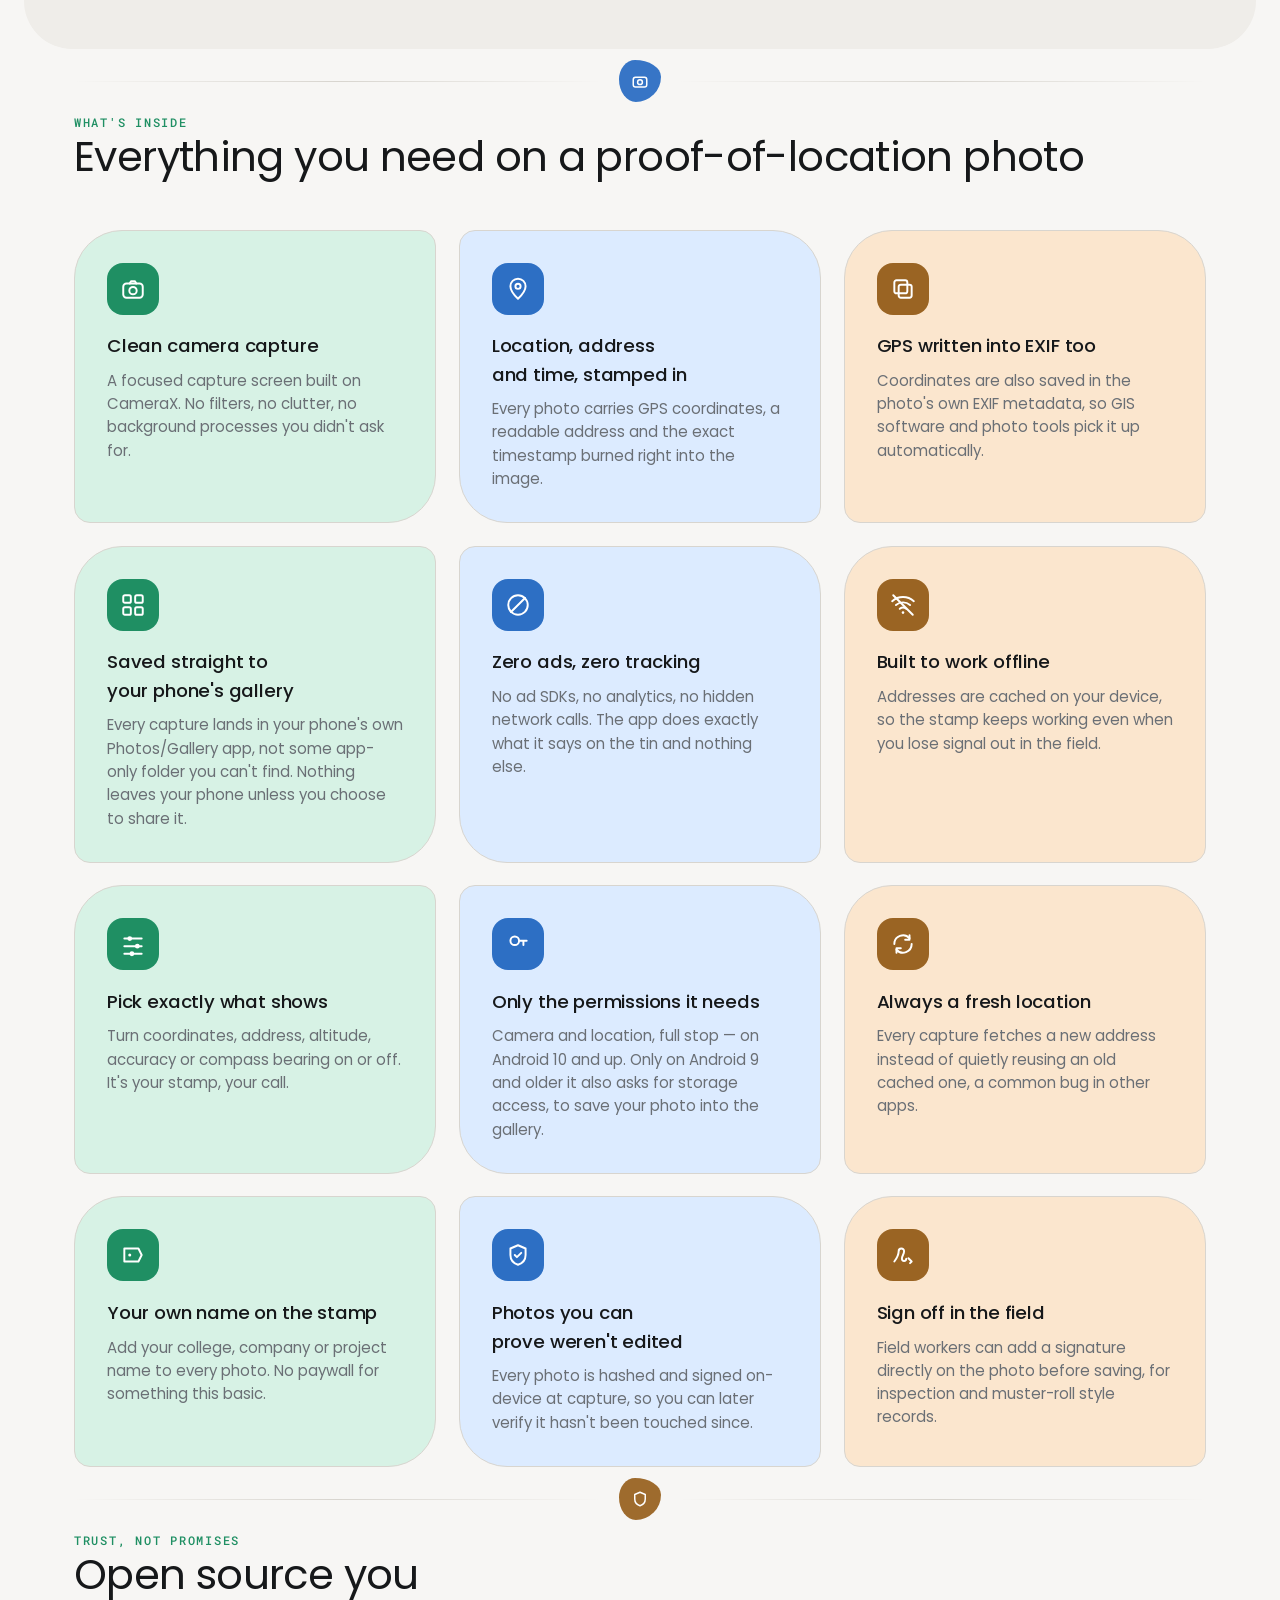
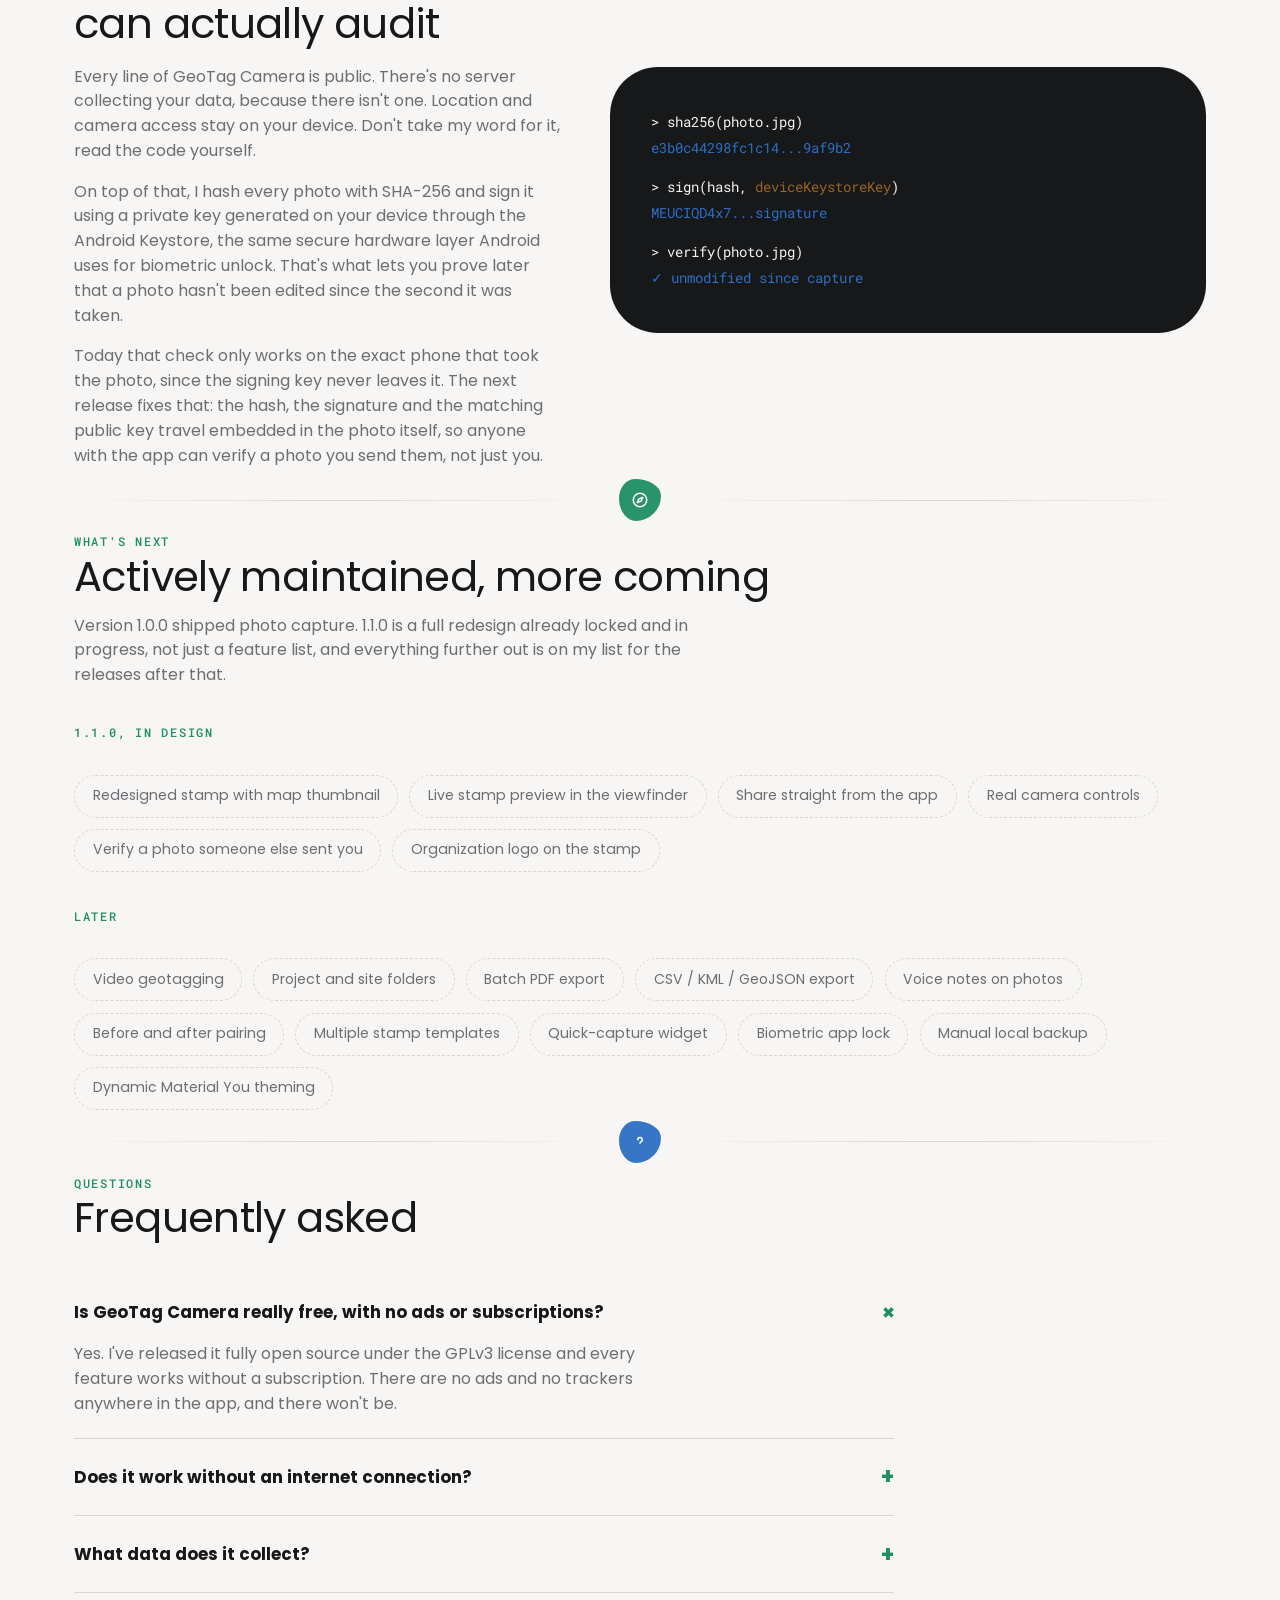
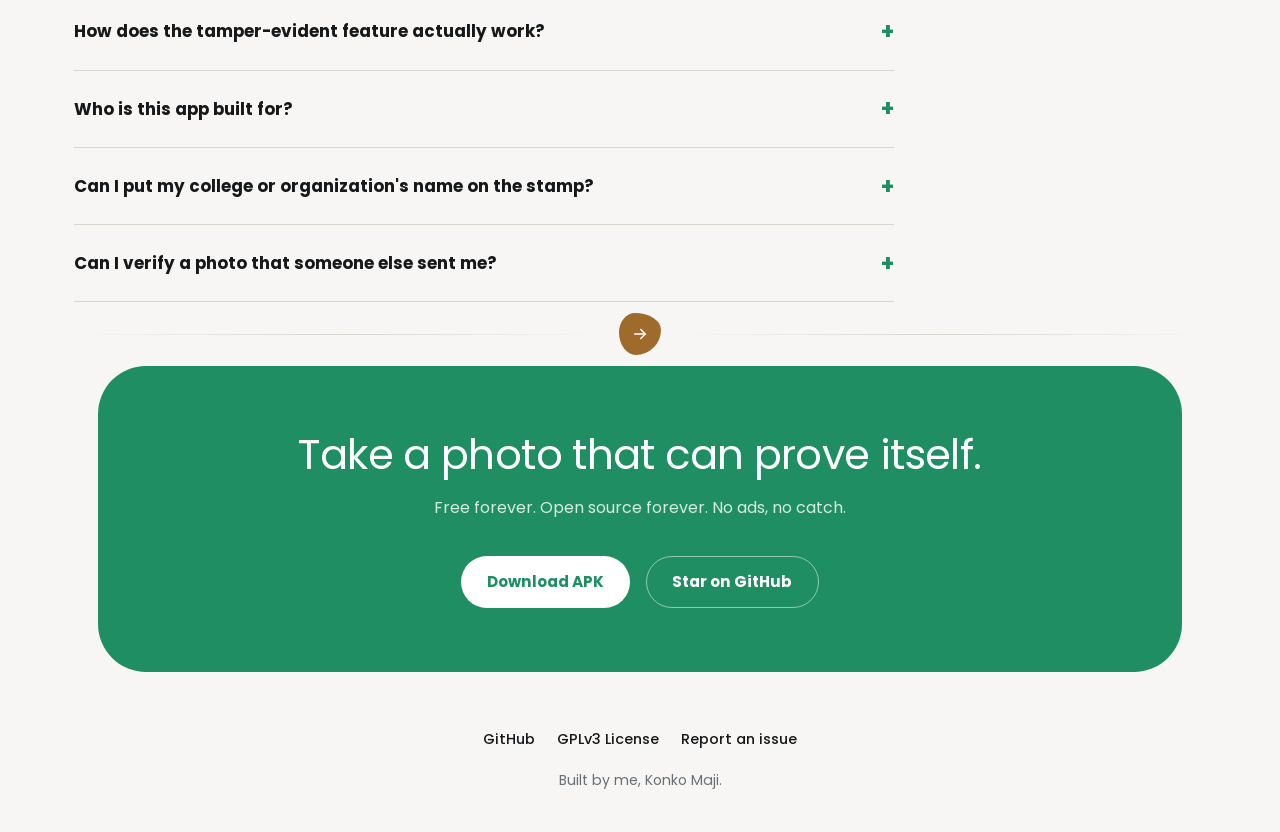
==== commit 9d284d5b: "Rebrand README and site to the 1.1.0 design system New lens-and-aperture-dot mark replaces the camer" ====
--- a/site/index.html
+++ b/site/index.html
@@ -22,10 +22,10 @@
 <meta name="twitter:description" content="Stamp photos with GPS location, address and timestamp. Free, open source, no ads, no tracking." />
 <meta name="twitter:image" content="https://konkomaji.github.io/geotagcamera/assets/og-image.png" />
 
-<meta name="theme-color" content="#2A5F8F" media="(prefers-color-scheme: light)" />
-<meta name="theme-color" content="#10171A" media="(prefers-color-scheme: dark)" />
-
-<link rel="icon" type="image/svg+xml" href="data:image/svg+xml,%3Csvg xmlns='http://www.w3.org/2000/svg' viewBox='0 0 200 220'%3E%3Cpath fill='%232A5F8F' d='M100,6 C52,6 10,46 10,96 C10,152 100,210 100,210 C100,210 190,152 190,96 C190,46 148,6 100,6 Z'/%3E%3Cpath fill='%23fff' d='M60,60 L140,60 A24,24 0 0 1 164,84 L164,128 A24,24 0 0 1 140,152 L60,152 A24,24 0 0 1 36,128 L36,84 A24,24 0 0 1 60,60 Z'/%3E%3Cpath fill='%23fff' d='M92,44 L108,44 A8,8 0 0 1 116,52 L116,54 A8,8 0 0 1 108,62 L92,62 A8,8 0 0 1 84,54 L84,52 A8,8 0 0 1 92,44 Z'/%3E%3Ccircle fill='%232A5F8F' cx='100' cy='110' r='38'/%3E%3Ccircle fill='%23fff' cx='100' cy='110' r='17'/%3E%3C/svg%3E" />
+<meta name="theme-color" content="#F7F6F4" media="(prefers-color-scheme: light)" />
+<meta name="theme-color" content="#121417" media="(prefers-color-scheme: dark)" />
+
+<link rel="icon" type="image/svg+xml" href="data:image/svg+xml,%3Csvg xmlns='http://www.w3.org/2000/svg' viewBox='0 0 200 200'%3E%3Crect x='25' y='25' width='150' height='150' rx='50' fill='none' stroke='%2316181A' stroke-width='14'/%3E%3Ccircle cx='106' cy='108' r='18' fill='%2356CB98'/%3E%3C/svg%3E" />
 
 <script type="application/ld+json">
 {
@@ -41,7 +41,7 @@
     "priceCurrency": "USD"
   },
   "license": "https://www.gnu.org/licenses/gpl-3.0.html",
-  "softwareVersion": "0.1.0",
+  "softwareVersion": "1.0.0",
   "author": {
     "@type": "Person",
     "name": "Konko Maji"
@@ -113,38 +113,52 @@
         "@type": "Answer",
         "text": "Yes. You can add your own organization, college or project name to the stamp for free. I'm not putting this behind a paywall."
       }
+    },
+    {
+      "@type": "Question",
+      "name": "Can I verify a photo that someone else sent me?",
+      "acceptedAnswer": {
+        "@type": "Answer",
+        "text": "Not yet in the current release, since the signing key never leaves the phone that took the photo. The 1.1.0 update fixes this: the hash, signature and matching public key travel embedded in the photo itself, so anyone with the app can verify any photo, on any device, whether or not it was captured there."
+      }
     }
   ]
 }
 </script>
 
 <style>
-  @import url('https://fonts.googleapis.com/css2?family=Roboto+Flex:opsz,wght@8..144,400..900&family=Roboto+Mono:wght@400;500&display=swap');
-
+  @import url('https://fonts.googleapis.com/css2?family=Poppins:wght@300;400;500;600;700&family=Roboto+Mono:wght@400;500;700&display=swap');
+
+  /* Palette derived from docs/GeoTag Camera Design System.dc.html: chrome is always
+     dark in the app itself, this site follows the system instead since it's the
+     public-facing surface, not the camera. Accent hues are the app's own three
+     (accent/verified oklch(.76 .13 162), accent/live oklch(.76 .13 250),
+     accent/pending oklch(.76 .13 70)), deepened here where used as a solid button
+     fill so white text clears contrast, kept at their true value for icons/badges. */
   :root{
-    --primary:#2A5F8F; --on-primary:#FFFFFF; --primary-container:#D2E4F6; --on-primary-container:#072E4D;
-    --secondary:#3F6E56; --on-secondary:#FFFFFF; --secondary-container:#D7ECDF; --on-secondary-container:#10291C;
-    --tertiary:#8A5A2E; --on-tertiary:#FFFFFF; --tertiary-container:#F3DCC2; --on-tertiary-container:#3A2308;
-    --surface:#FBF8F2; --surface-dim:#EFEBE1; --surface-bright:#FFFFFF;
-    --on-surface:#1B3A4B; --on-surface-variant:#4A5F6B; --outline:#C7C0B0;
+    --primary:#1F8F63; --on-primary:#FFFFFF; --primary-container:#D7F2E5; --on-primary-container:#0B3D2B;
+    --secondary:#2D6FC4; --on-secondary:#FFFFFF; --secondary-container:#DCEBFF; --on-secondary-container:#0A2E52;
+    --tertiary:#9A6423; --on-tertiary:#FFFFFF; --tertiary-container:#FBE6CE; --on-tertiary-container:#4A2E0C;
+    --surface:#F7F6F4; --surface-dim:#EFEDE9; --surface-bright:#FFFFFF;
+    --on-surface:#16181A; --on-surface-variant:#6A6F75; --outline:#D8D5CF;
     --shape-sm:16px; --shape-md:24px; --shape-lg:32px; --shape-xl:48px;
-    --font-display:"Roboto Flex", system-ui, sans-serif;
+    --font-display:"Poppins", system-ui, sans-serif;
     --font-mono:"Roboto Mono", ui-monospace, monospace;
   }
   :root[data-theme="dark"]{
-    --primary:#9CC6EC; --on-primary:#08314F; --primary-container:#0F4970; --on-primary-container:#CFE6FA;
-    --secondary:#A8D3BB; --on-secondary:#0F2A1C; --secondary-container:#244635; --on-secondary-container:#C6E9D3;
-    --tertiary:#E8B98A; --on-tertiary:#482B08; --tertiary-container:#653E14; --on-tertiary-container:#FBDFC0;
-    --surface:#10171A; --surface-dim:#0C1214; --surface-bright:#1B2327;
-    --on-surface:#E6EDE9; --on-surface-variant:#A9BCC2; --outline:#3A454A;
+    --primary:#7FDDB2; --on-primary:#04331F; --primary-container:#0F4A34; --on-primary-container:#BEF2D9;
+    --secondary:#9CCBFF; --on-secondary:#05264A; --secondary-container:#123A66; --on-secondary-container:#D3E8FF;
+    --tertiary:#F0BE7E; --on-tertiary:#3D2508; --tertiary-container:#5C3A12; --on-tertiary-container:#FBDDB4;
+    --surface:#121417; --surface-dim:#0C0E10; --surface-bright:#1B1E22;
+    --on-surface:#F5F7F8; --on-surface-variant:#9AA0A6; --outline:#33383D;
   }
   @media (prefers-color-scheme: dark){
     :root:not([data-theme="light"]){
-      --primary:#9CC6EC; --on-primary:#08314F; --primary-container:#0F4970; --on-primary-container:#CFE6FA;
-      --secondary:#A8D3BB; --on-secondary:#0F2A1C; --secondary-container:#244635; --on-secondary-container:#C6E9D3;
-      --tertiary:#E8B98A; --on-tertiary:#482B08; --tertiary-container:#653E14; --on-tertiary-container:#FBDFC0;
-      --surface:#10171A; --surface-dim:#0C1214; --surface-bright:#1B2327;
-      --on-surface:#E6EDE9; --on-surface-variant:#A9BCC2; --outline:#3A454A;
+      --primary:#7FDDB2; --on-primary:#04331F; --primary-container:#0F4A34; --on-primary-container:#BEF2D9;
+      --secondary:#9CCBFF; --on-secondary:#05264A; --secondary-container:#123A66; --on-secondary-container:#D3E8FF;
+      --tertiary:#F0BE7E; --on-tertiary:#3D2508; --tertiary-container:#5C3A12; --on-tertiary-container:#FBDDB4;
+      --surface:#121417; --surface-dim:#0C0E10; --surface-bright:#1B1E22;
+      --on-surface:#F5F7F8; --on-surface-variant:#9AA0A6; --outline:#33383D;
     }
   }
 
@@ -158,10 +172,10 @@
   a{color:inherit}
   .wrap{max-width:1180px; margin:0 auto; padding:0 clamp(1.1rem,4vw,1.5rem); width:100%}
   section{padding:5.5rem 0}
-  h1,h2,h3{text-wrap:balance; font-weight:800; letter-spacing:-0.01em}
-  h1{font-size:clamp(2.1rem,7vw,4.2rem); line-height:1.08}
-  h2{font-size:clamp(1.6rem,5vw,2.6rem); line-height:1.15}
-  h3{font-size:1.15rem}
+  h1,h2,h3{text-wrap:balance; letter-spacing:-0.015em}
+  h1{font-size:clamp(2.1rem,7vw,4.2rem); line-height:1.1; font-weight:300}
+  h2{font-size:clamp(1.6rem,5vw,2.6rem); line-height:1.18; font-weight:400}
+  h3{font-size:1.15rem; font-weight:500; letter-spacing:-0.01em}
   p{color:var(--on-surface-variant); max-width:62ch}
   .eyebrow{
     font-family:var(--font-mono); font-size:.78rem; letter-spacing:.14em; text-transform:uppercase;
@@ -180,9 +194,9 @@
     padding:.9rem clamp(1.1rem,4vw,1.5rem); max-width:1180px; margin:0 auto;
   }
   .navbar-actions{display:flex; align-items:center; gap:.6rem; flex:none}
-  .brand{display:flex; align-items:center; gap:.6rem; font-weight:800; font-size:1.05rem; min-width:0}
+  .brand{display:flex; align-items:center; gap:.6rem; font-weight:700; font-size:1.05rem; min-width:0}
   .brand span{white-space:nowrap; overflow:hidden; text-overflow:ellipsis}
-  .brand svg{width:30px; height:33px; flex:none}
+  .brand svg{width:30px; height:30px; flex:none}
   .navlinks{display:flex; align-items:center; gap:1.8rem; font-size:.92rem; font-weight:500}
   .navlinks a{text-decoration:none; color:var(--on-surface-variant); transition:color .2s}
   .navlinks a:hover{color:var(--primary)}
@@ -248,7 +262,7 @@
     background:var(--surface-bright); border-radius:var(--shape-xl) var(--shape-xl) var(--shape-xl) var(--shape-sm);
     padding:3.2rem; box-shadow:0 30px 60px -30px rgba(0,0,0,.25); display:flex; align-items:center; justify-content:center;
   }
-  .hero-icon-card svg{width:170px; height:187px}
+  .hero-icon-card svg{width:170px; height:170px}
 
   /* story */
   .story{background:var(--surface-dim); border-radius:var(--shape-xl); margin:0 clamp(1.1rem,4vw,1.5rem); padding-bottom:3.5rem}
@@ -342,7 +356,7 @@
     section{padding:4rem 0}
     .hero-grid{grid-template-columns:1fr; gap:2.5rem}
     .hero-icon-card{order:-1; max-width:280px; margin:0 auto; padding:2.2rem}
-    .hero-icon-card svg{width:130px; height:143px}
+    .hero-icon-card svg{width:130px; height:130px}
     .security{grid-template-columns:1fr}
     .feature-grid{grid-template-columns:repeat(2,1fr)}
     .navlinks{display:none}
@@ -354,7 +368,7 @@
     .hero{padding:2.5rem 0 2rem}
     .hero-blob{width:110vw; top:-10%; right:-30%; opacity:.7}
     .hero-icon-card{padding:1.8rem; border-radius:var(--shape-lg) var(--shape-lg) var(--shape-lg) var(--shape-sm)}
-    .hero-icon-card svg{width:104px; height:114px}
+    .hero-icon-card svg{width:104px; height:104px}
     .story, .cta-band{margin:0 clamp(1.1rem,4vw,1.5rem); border-radius:var(--shape-lg)}
     .audience-grid{grid-template-columns:1fr}
     .cta-band{padding:2.6rem 1.4rem}
@@ -364,7 +378,7 @@
     .badge{font-size:.7rem; padding:.35rem .7rem}
     .navbar{padding:.75rem clamp(1.1rem,4vw,1.5rem)}
     .brand{font-size:.95rem}
-    .brand svg{width:26px; height:29px}
+    .brand svg{width:26px; height:26px}
   }
   @media (max-width:380px){
     h1{font-size:1.9rem}
@@ -417,12 +431,9 @@
 <header class="site">
   <div class="navbar">
     <a class="brand" href="#top">
-      <svg viewBox="0 0 200 220" aria-hidden="true">
-        <path fill="var(--primary)" d="M100,6 C52,6 10,46 10,96 C10,152 100,210 100,210 C100,210 190,152 190,96 C190,46 148,6 100,6 Z"/>
-        <path fill="var(--surface-bright)" d="M60,60 L140,60 A24,24 0 0 1 164,84 L164,128 A24,24 0 0 1 140,152 L60,152 A24,24 0 0 1 36,128 L36,84 A24,24 0 0 1 60,60 Z"/>
-        <path fill="var(--surface-bright)" d="M92,44 L108,44 A8,8 0 0 1 116,52 L116,54 A8,8 0 0 1 108,62 L92,62 A8,8 0 0 1 84,54 L84,52 A8,8 0 0 1 92,44 Z"/>
-        <circle fill="var(--primary)" cx="100" cy="110" r="38"/>
-        <circle fill="var(--surface-bright)" cx="100" cy="110" r="17"/>
+      <svg viewBox="0 0 200 200" aria-hidden="true">
+        <rect x="25" y="25" width="150" height="150" rx="50" fill="none" stroke="var(--on-surface)" stroke-width="14"/>
+        <circle cx="106" cy="108" r="18" fill="#56CB98"/>
       </svg>
       <span>GeoTag Camera</span>
     </a>
@@ -459,6 +470,7 @@
         <p class="eyebrow">Free &middot; Open Source &middot; Ad Free</p>
         <h1>Every photo, exactly where and when it happened.</h1>
         <p class="lede">GeoTag Camera stamps your photos with GPS location, address and timestamp the moment you shoot. Built for field surveyors, students and NGO teams who need proof, not clutter.</p>
+        <p style="margin-top:.9rem; font-weight:500; color:var(--on-surface)">No ads. No paywall. We know, it's suspicious.</p>
         <div class="hero-cta">
           <a class="btn btn-filled" href="https://github.com/konkomaji/geotagcamera/releases">Download APK</a>
           <a class="btn btn-tonal" href="https://github.com/konkomaji/geotagcamera">View Source on GitHub</a>
@@ -472,12 +484,9 @@
         </div>
       </div>
       <div class="hero-icon-card">
-        <svg viewBox="0 0 200 220" role="img" aria-label="GeoTag Camera app icon">
-          <path fill="var(--primary)" d="M100,6 C52,6 10,46 10,96 C10,152 100,210 100,210 C100,210 190,152 190,96 C190,46 148,6 100,6 Z"/>
-          <path fill="var(--surface)" d="M60,60 L140,60 A24,24 0 0 1 164,84 L164,128 A24,24 0 0 1 140,152 L60,152 A24,24 0 0 1 36,128 L36,84 A24,24 0 0 1 60,60 Z"/>
-          <path fill="var(--surface)" d="M92,44 L108,44 A8,8 0 0 1 116,52 L116,54 A8,8 0 0 1 108,62 L92,62 A8,8 0 0 1 84,54 L84,52 A8,8 0 0 1 92,44 Z"/>
-          <circle fill="var(--primary)" cx="100" cy="110" r="38"/>
-          <circle fill="var(--surface)" cx="100" cy="110" r="17"/>
+        <svg viewBox="0 0 200 200" role="img" aria-label="GeoTag Camera app icon">
+          <rect x="25" y="25" width="150" height="150" rx="50" fill="none" stroke="var(--on-surface)" stroke-width="14"/>
+          <circle cx="106" cy="108" r="18" fill="#56CB98"/>
         </svg>
       </div>
     </div>
@@ -617,6 +626,7 @@
       <h2>Open source you can actually audit</h2>
       <p style="margin-top:1rem">Every line of GeoTag Camera is public. There's no server collecting your data, because there isn't one. Location and camera access stay on your device. Don't take my word for it, read the code yourself.</p>
       <p style="margin-top:1rem">On top of that, I hash every photo with SHA-256 and sign it using a private key generated on your device through the Android Keystore, the same secure hardware layer Android uses for biometric unlock. That's what lets you prove later that a photo hasn't been edited since the second it was taken.</p>
+      <p style="margin-top:1rem">Today that check only works on the exact phone that took the photo, since the signing key never leaves it. The next release fixes that: the hash, the signature and the matching public key travel embedded in the photo itself, so anyone with the app can verify a photo you send them, not just you.</p>
     </div>
     <div class="security-visual">
       <div>&gt; sha256(photo.jpg)</div>
@@ -637,7 +647,17 @@
   <section id="roadmap" class="wrap">
     <p class="eyebrow">What's next</p>
     <h2>Actively maintained, more coming</h2>
-    <p style="margin-top:.8rem">Version one ships photo capture. Everything below is already on my list for the releases after that, and I'll update this page as each one lands.</p>
+    <p style="margin-top:.8rem">Version 1.0.0 shipped photo capture. 1.1.0 is a full redesign already locked and in progress, not just a feature list, and everything further out is on my list for the releases after that.</p>
+    <p class="eyebrow" style="margin-top:2.2rem">1.1.0, in design</p>
+    <div class="roadmap-chips">
+      <span class="chip">Redesigned stamp with map thumbnail</span>
+      <span class="chip">Live stamp preview in the viewfinder</span>
+      <span class="chip">Share straight from the app</span>
+      <span class="chip">Real camera controls</span>
+      <span class="chip">Verify a photo someone else sent you</span>
+      <span class="chip">Organization logo on the stamp</span>
+    </div>
+    <p class="eyebrow" style="margin-top:2.2rem">Later</p>
     <div class="roadmap-chips">
       <span class="chip">Video geotagging</span>
       <span class="chip">Project and site folders</span>
@@ -649,7 +669,6 @@
       <span class="chip">Quick-capture widget</span>
       <span class="chip">Biometric app lock</span>
       <span class="chip">Manual local backup</span>
-      <span class="chip">Hindi and regional languages</span>
       <span class="chip">Dynamic Material You theming</span>
     </div>
   </section>
@@ -688,6 +707,10 @@
         <summary>Can I put my college or organization's name on the stamp?</summary>
         <p>Yes, for free. I'm not going to put something this basic behind a paywall.</p>
       </details>
+      <details>
+        <summary>Can I verify a photo that someone else sent me?</summary>
+        <p>Not yet in the current release, since the signing key never leaves the phone that took the photo. The 1.1.0 update fixes this: the hash, signature and matching public key travel embedded in the photo itself, so anyone with the app can verify any photo, on any device, whether or not it was captured there.</p>
+      </details>
     </div>
   </section>
 
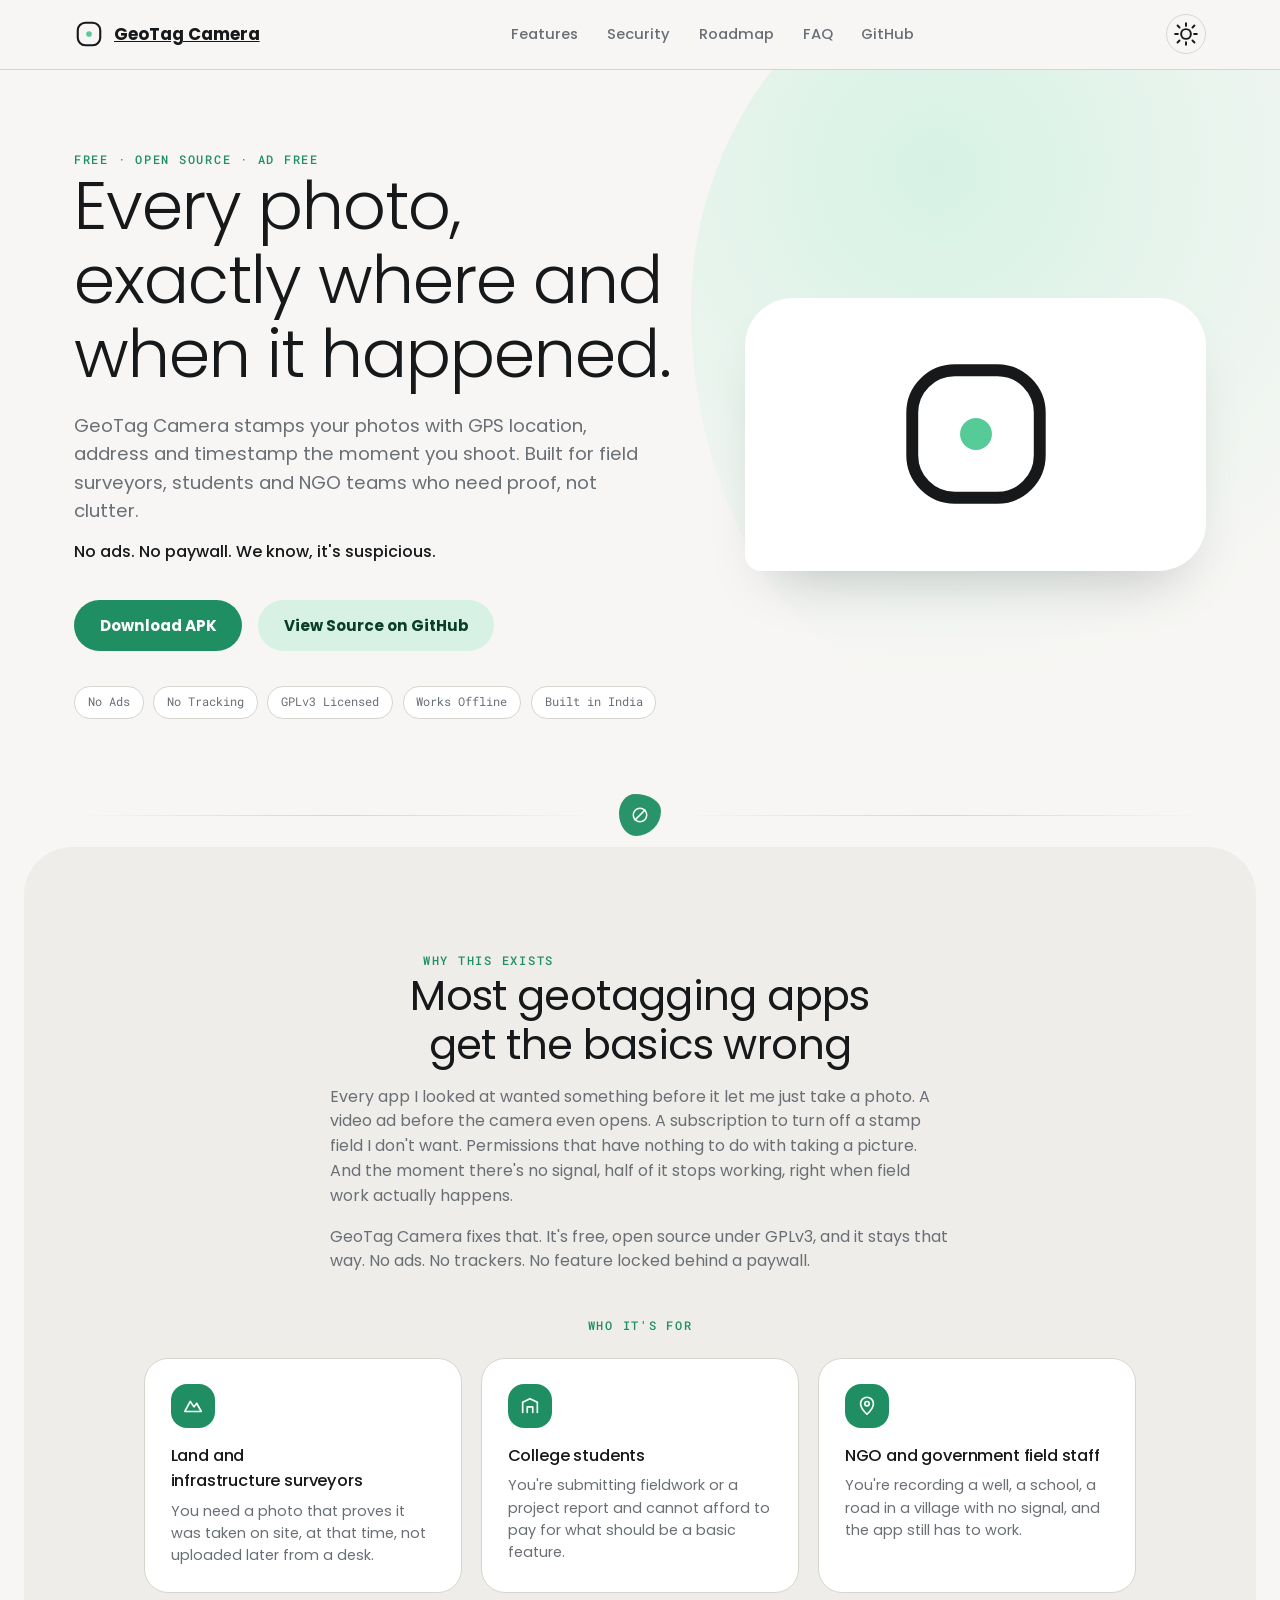
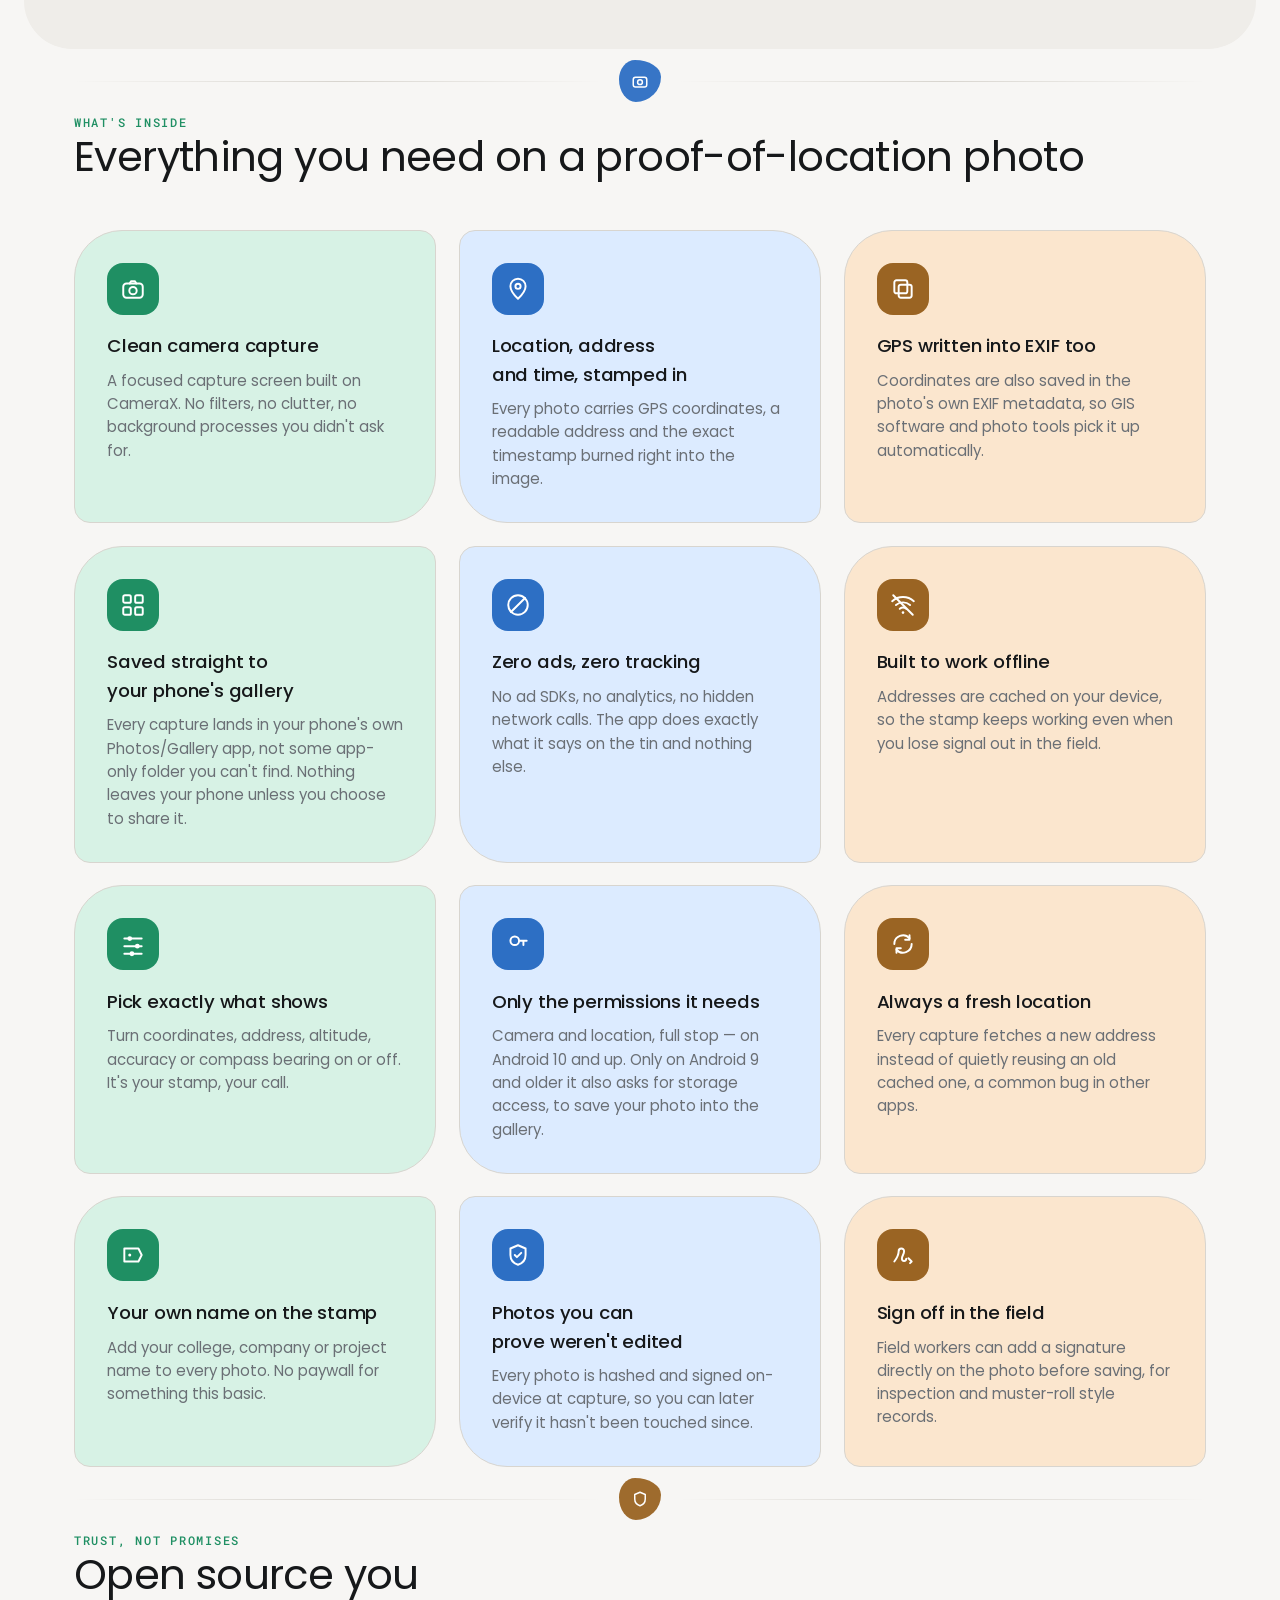
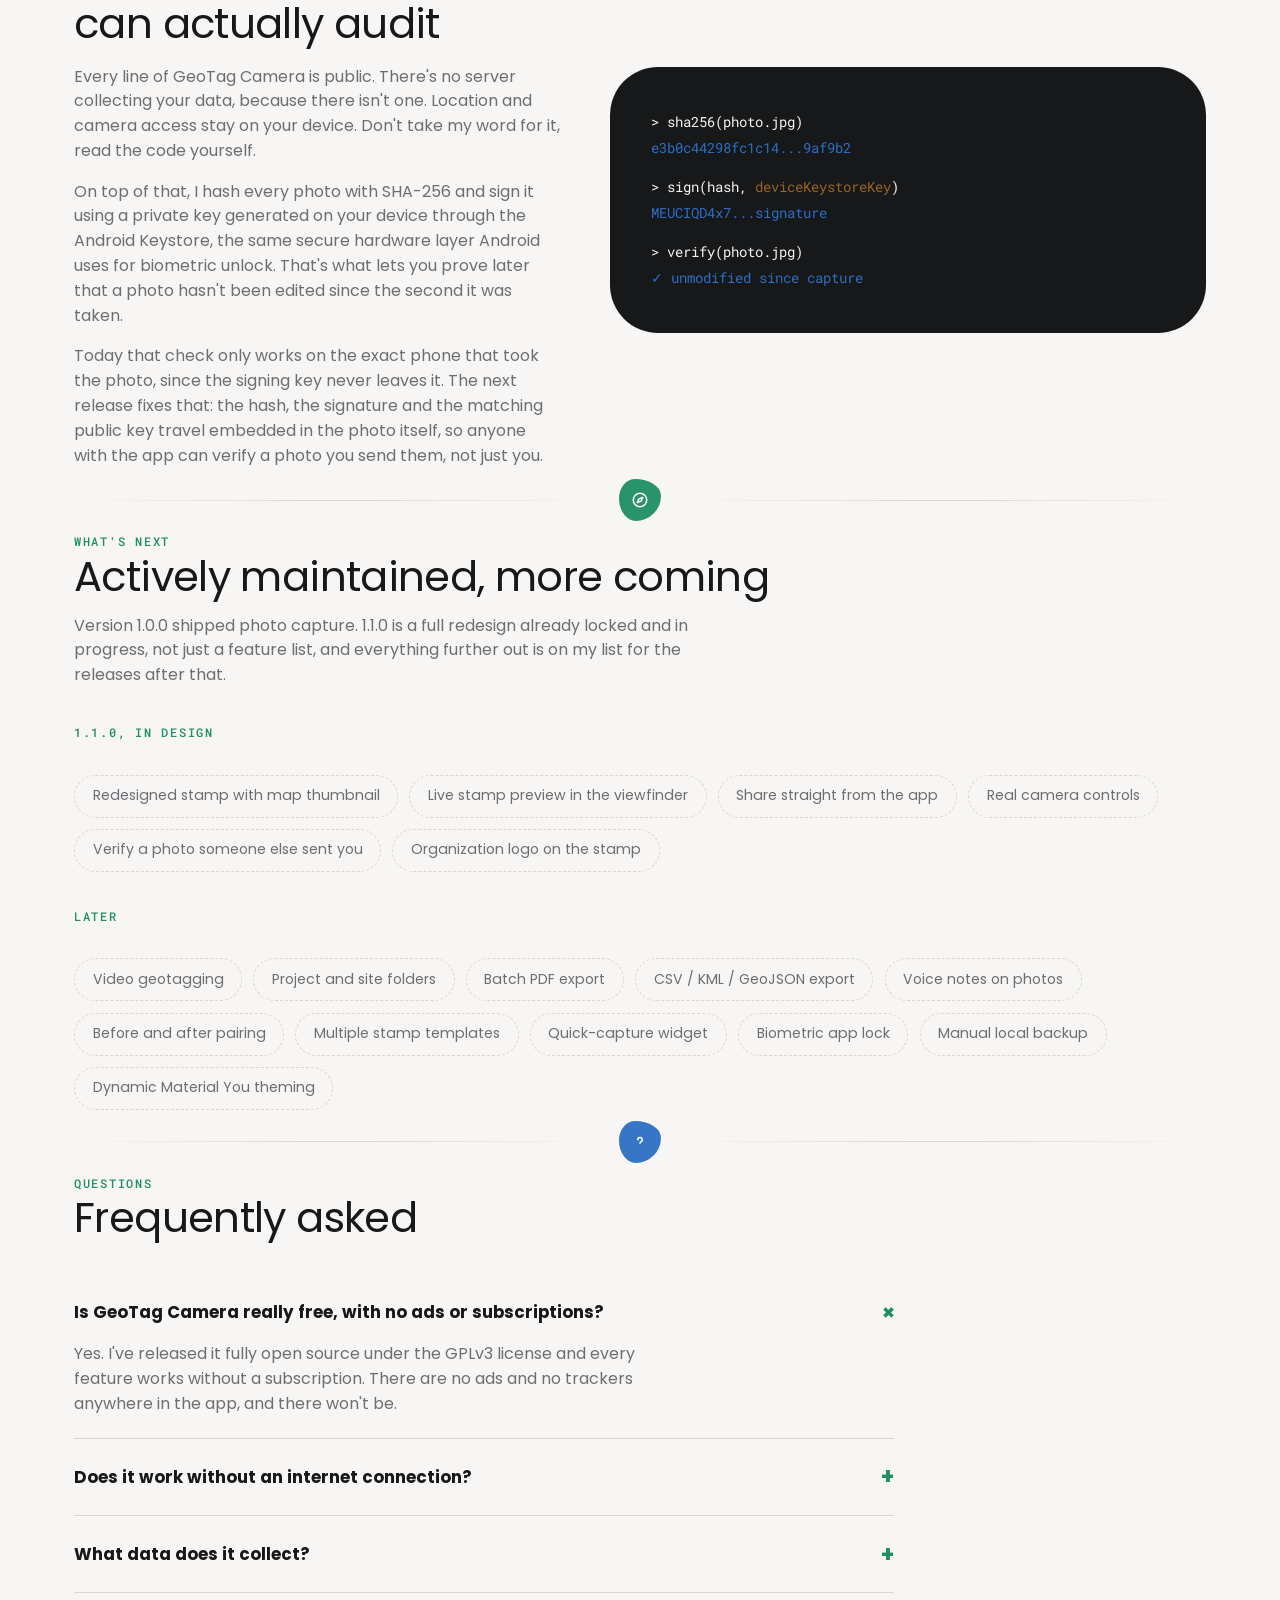
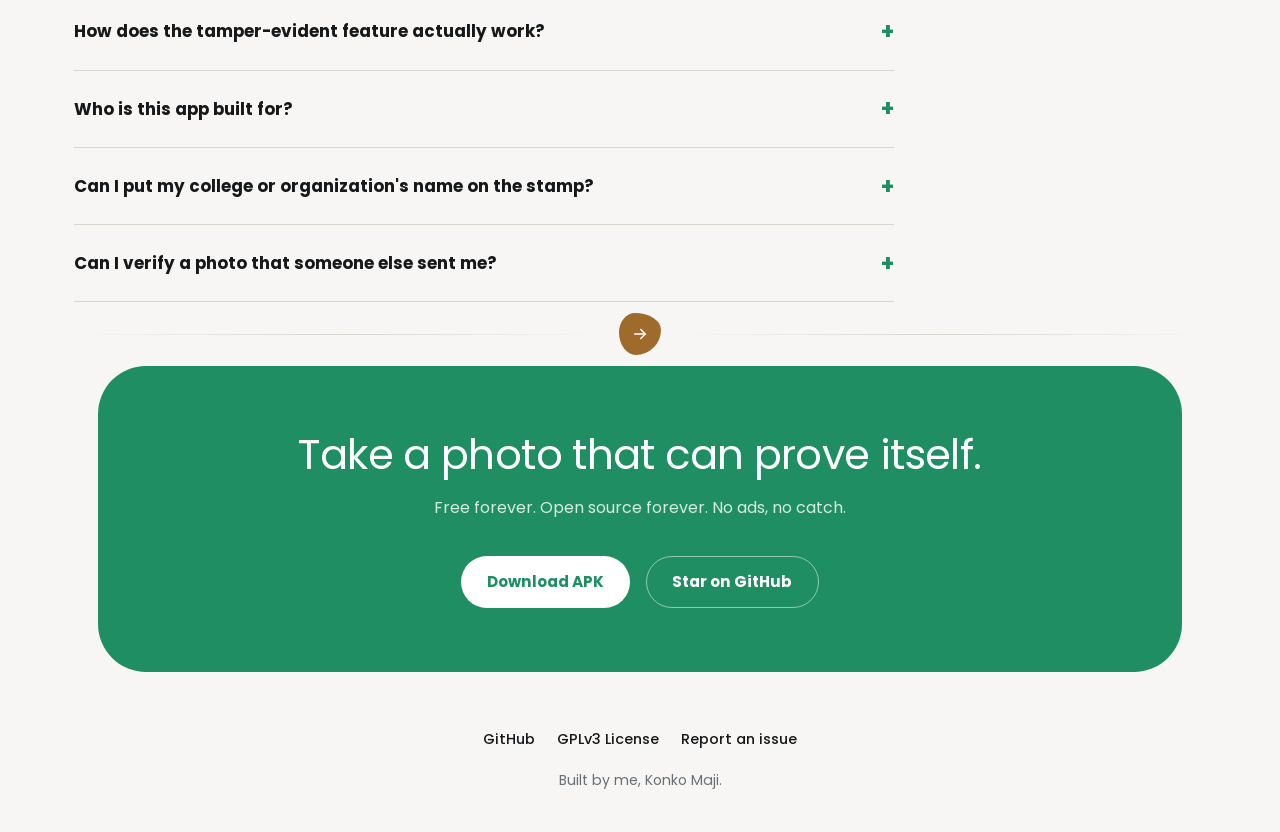
==== commit 495c7261: "Fix brand mark: aperture dot is dead center, not offset Design system construction grid (section 02)" ====
--- a/site/index.html
+++ b/site/index.html
@@ -25,7 +25,7 @@
 <meta name="theme-color" content="#F7F6F4" media="(prefers-color-scheme: light)" />
 <meta name="theme-color" content="#121417" media="(prefers-color-scheme: dark)" />
 
-<link rel="icon" type="image/svg+xml" href="data:image/svg+xml,%3Csvg xmlns='http://www.w3.org/2000/svg' viewBox='0 0 200 200'%3E%3Crect x='25' y='25' width='150' height='150' rx='50' fill='none' stroke='%2316181A' stroke-width='14'/%3E%3Ccircle cx='106' cy='108' r='18' fill='%2356CB98'/%3E%3C/svg%3E" />
+<link rel="icon" type="image/svg+xml" href="data:image/svg+xml,%3Csvg xmlns='http://www.w3.org/2000/svg' viewBox='0 0 200 200'%3E%3Crect x='25' y='25' width='150' height='150' rx='50' fill='none' stroke='%2316181A' stroke-width='14'/%3E%3Ccircle cx='100' cy='100' r='18.75' fill='%2356CB98'/%3E%3C/svg%3E" />
 
 <script type="application/ld+json">
 {
@@ -433,7 +433,7 @@
     <a class="brand" href="#top">
       <svg viewBox="0 0 200 200" aria-hidden="true">
         <rect x="25" y="25" width="150" height="150" rx="50" fill="none" stroke="var(--on-surface)" stroke-width="14"/>
-        <circle cx="106" cy="108" r="18" fill="#56CB98"/>
+        <circle cx="100" cy="100" r="18.75" fill="#56CB98"/>
       </svg>
       <span>GeoTag Camera</span>
     </a>
@@ -486,7 +486,7 @@
       <div class="hero-icon-card">
         <svg viewBox="0 0 200 200" role="img" aria-label="GeoTag Camera app icon">
           <rect x="25" y="25" width="150" height="150" rx="50" fill="none" stroke="var(--on-surface)" stroke-width="14"/>
-          <circle cx="106" cy="108" r="18" fill="#56CB98"/>
+          <circle cx="100" cy="100" r="18.75" fill="#56CB98"/>
         </svg>
       </div>
     </div>
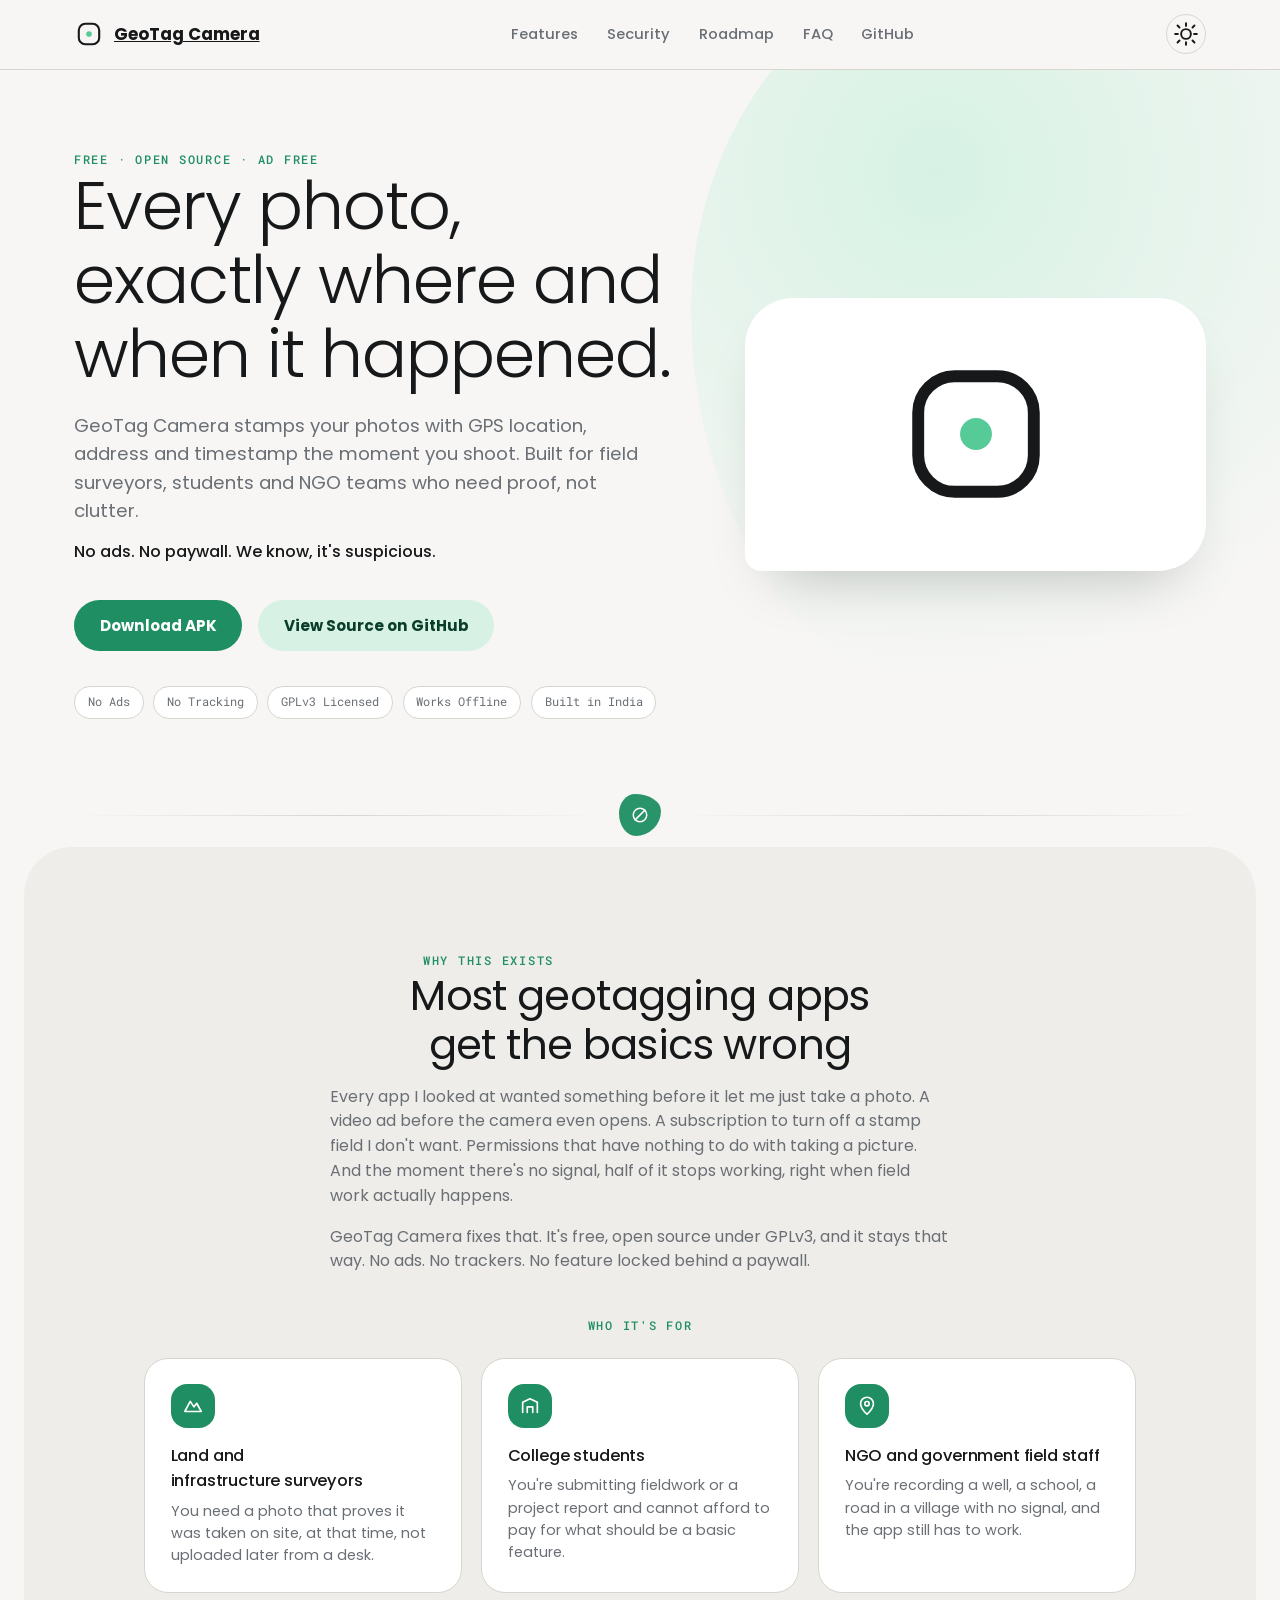
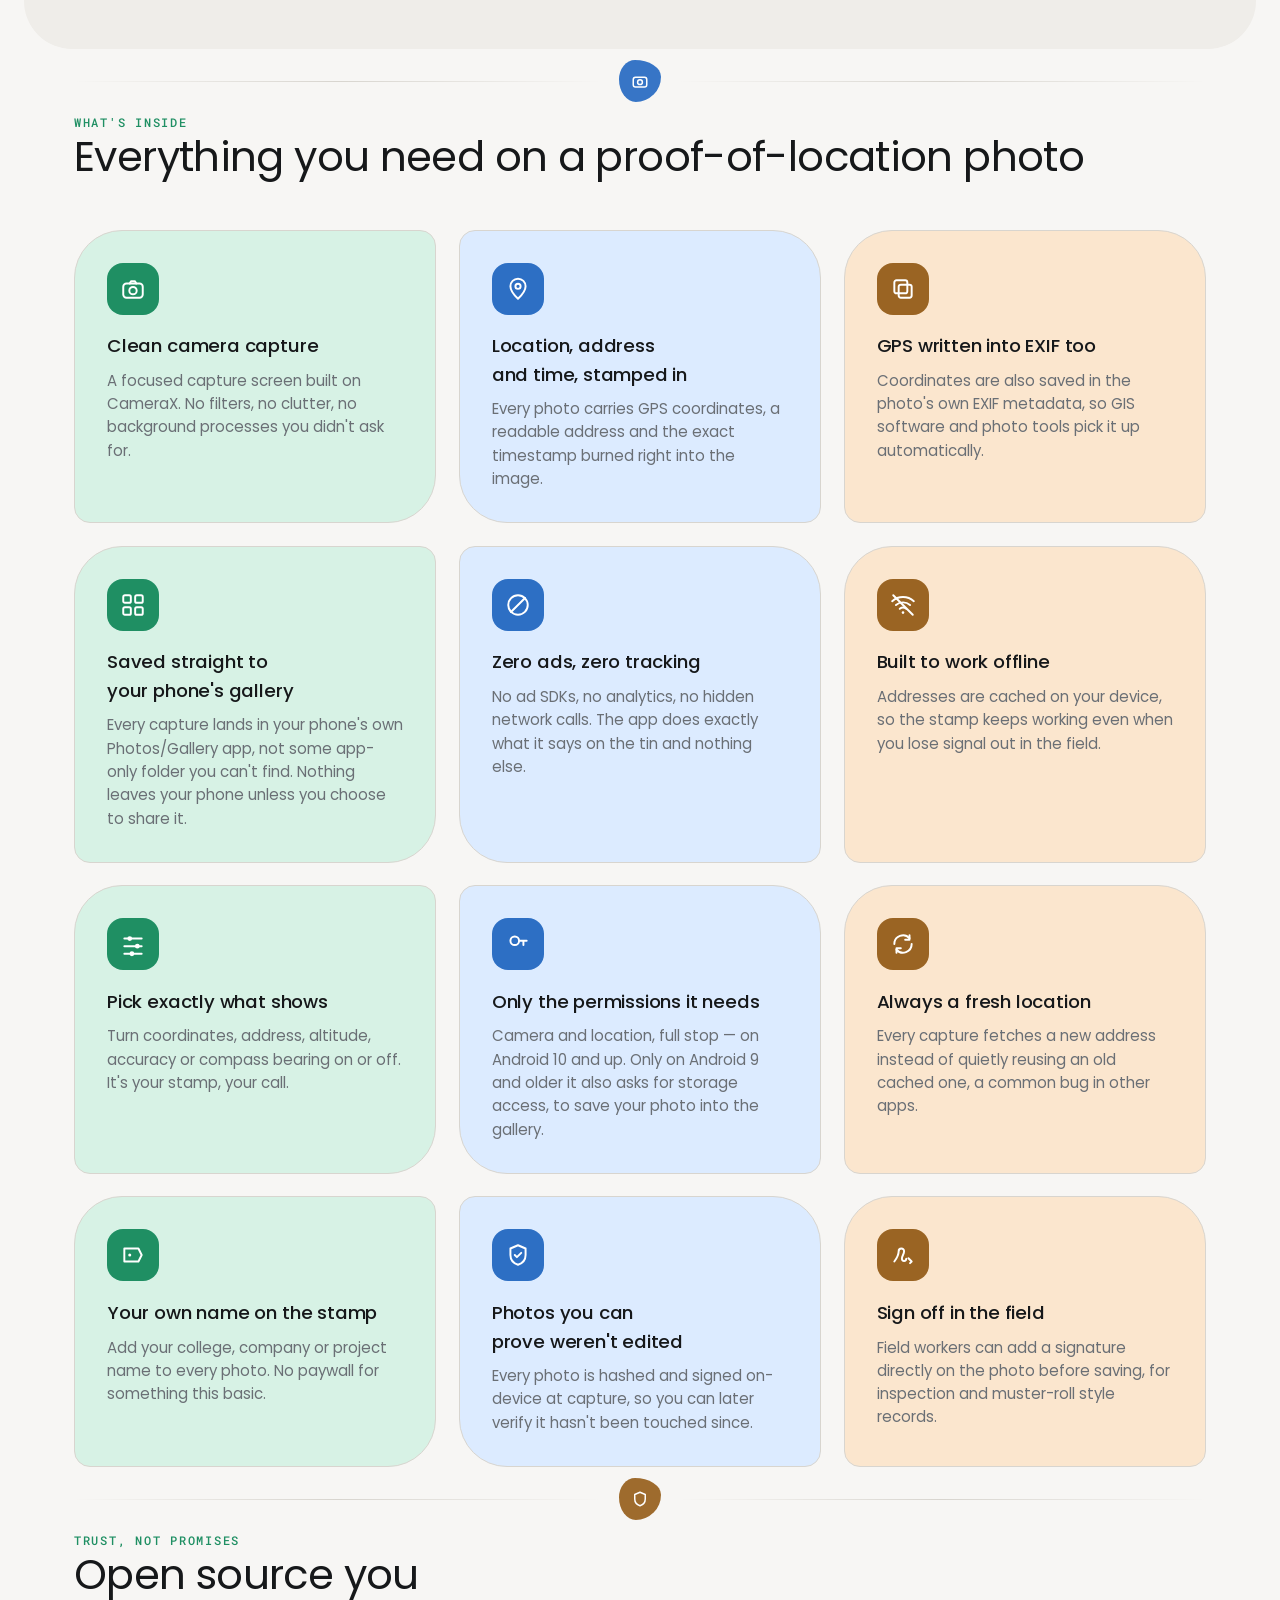
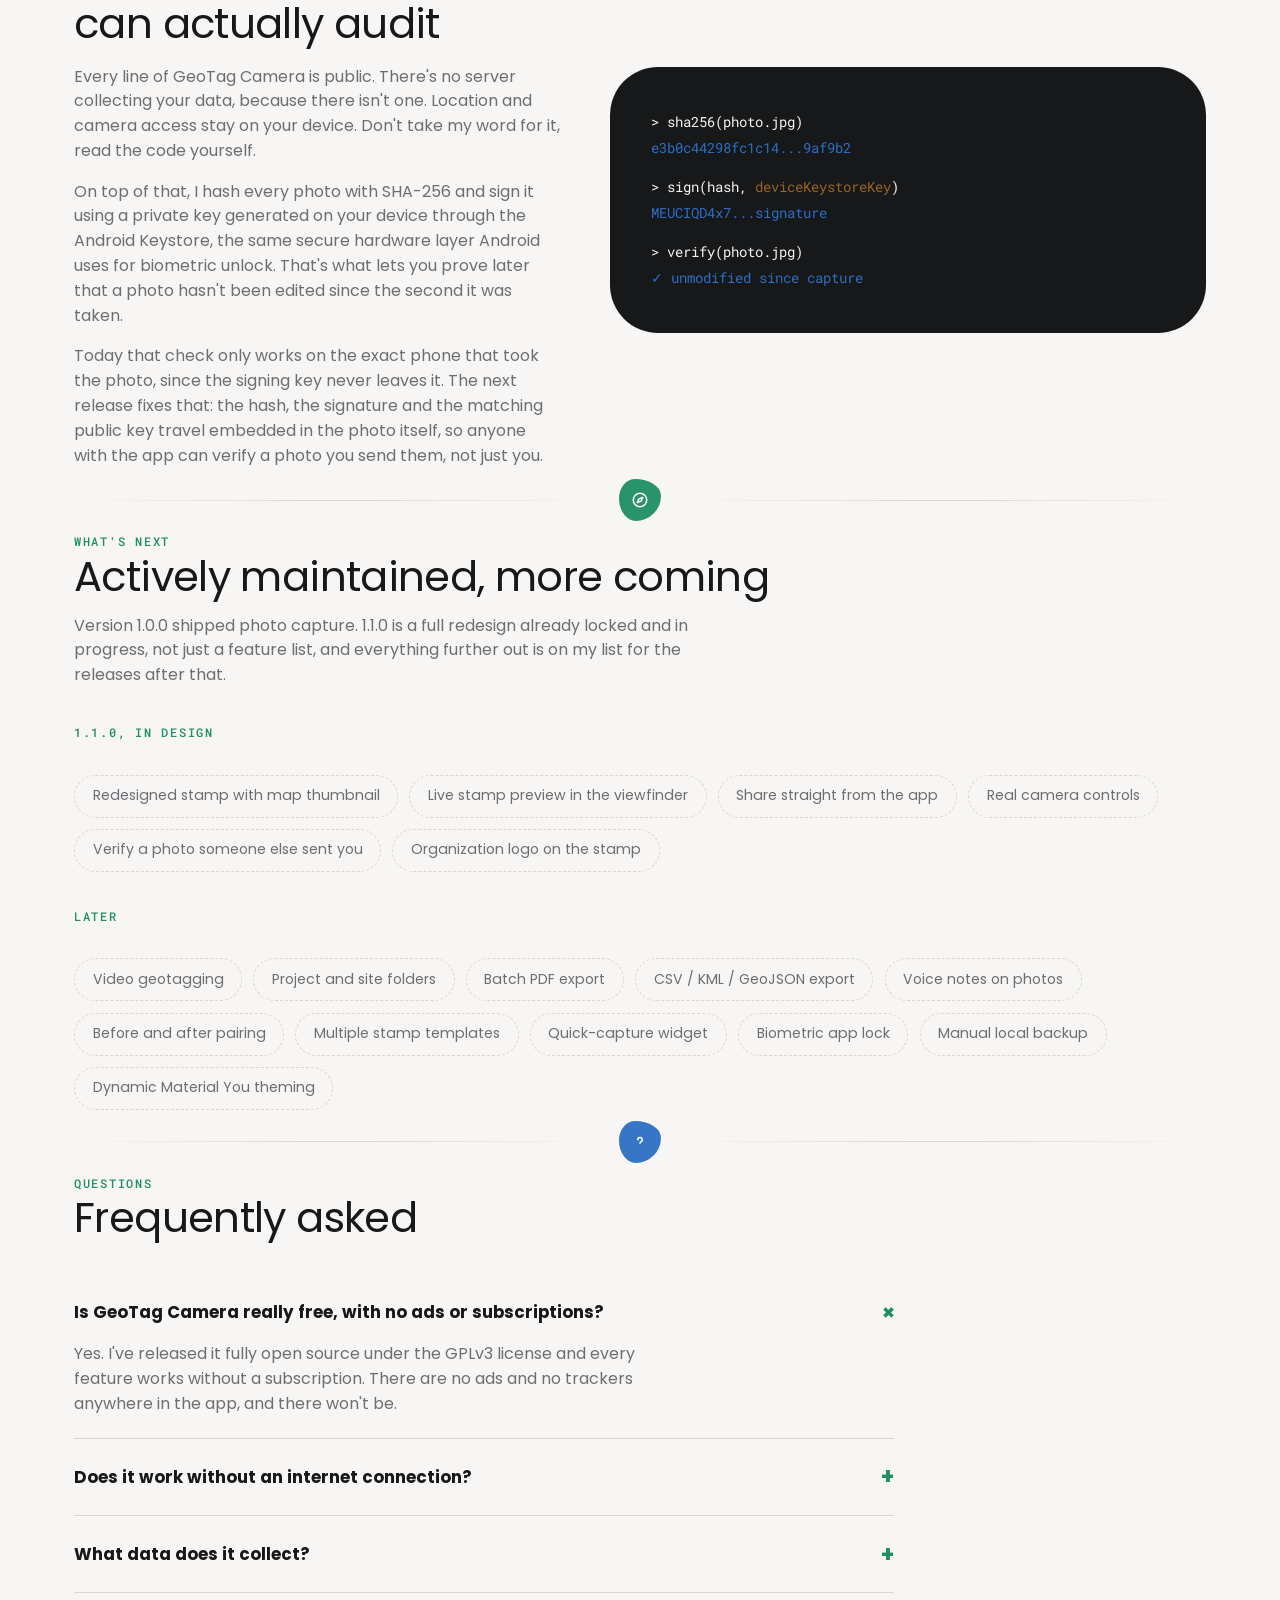
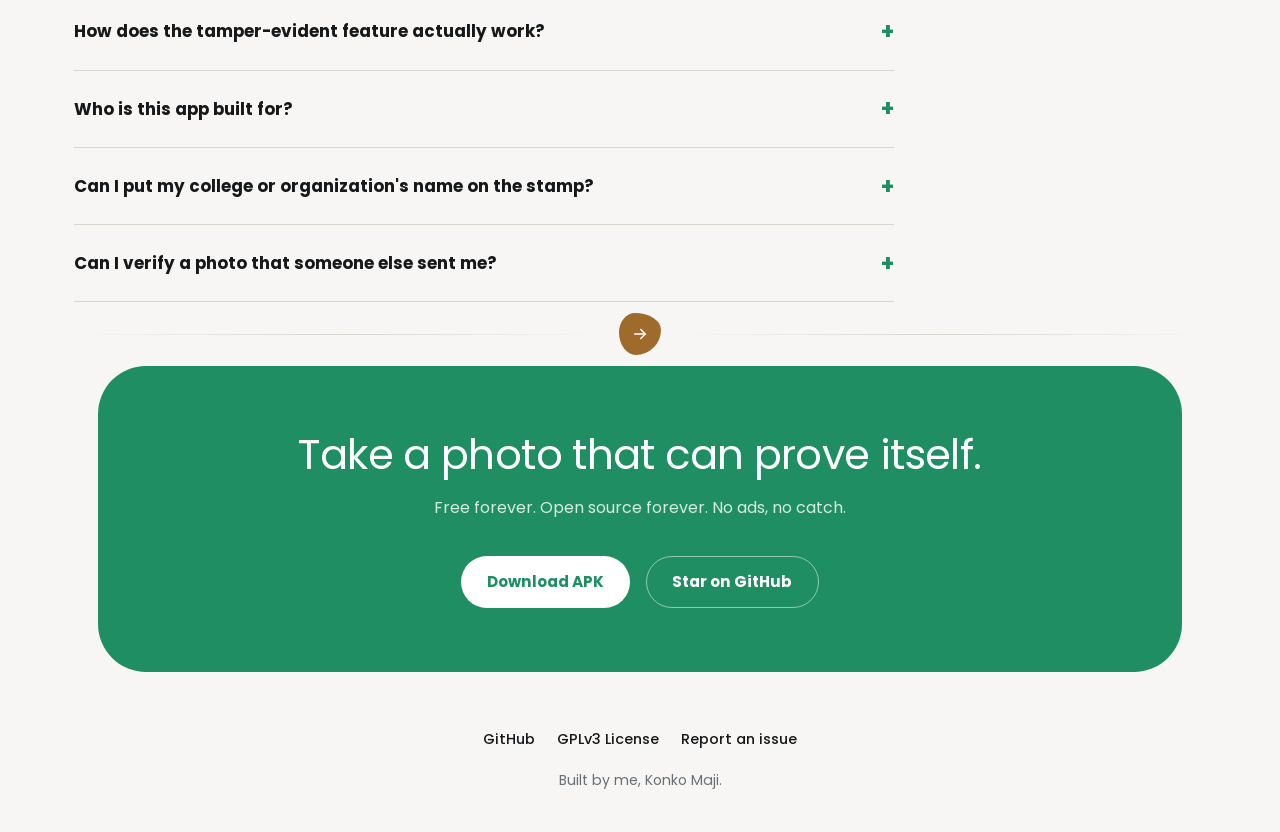
==== commit a8465ff5: "Fix brand mark frame geometry to match the design system exactly The construction grid uses CSS bord" ====
--- a/site/index.html
+++ b/site/index.html
@@ -25,7 +25,7 @@
 <meta name="theme-color" content="#F7F6F4" media="(prefers-color-scheme: light)" />
 <meta name="theme-color" content="#121417" media="(prefers-color-scheme: dark)" />
 
-<link rel="icon" type="image/svg+xml" href="data:image/svg+xml,%3Csvg xmlns='http://www.w3.org/2000/svg' viewBox='0 0 200 200'%3E%3Crect x='25' y='25' width='150' height='150' rx='50' fill='none' stroke='%2316181A' stroke-width='14'/%3E%3Ccircle cx='100' cy='100' r='18.75' fill='%2356CB98'/%3E%3C/svg%3E" />
+<link rel="icon" type="image/svg+xml" href="data:image/svg+xml,%3Csvg xmlns='http://www.w3.org/2000/svg' viewBox='0 0 200 200'%3E%3Crect x='32' y='32' width='136' height='136' rx='43' fill='none' stroke='%2316181A' stroke-width='14'/%3E%3Ccircle cx='100' cy='100' r='18.75' fill='%2356CB98'/%3E%3C/svg%3E" />
 
 <script type="application/ld+json">
 {
@@ -432,7 +432,7 @@
   <div class="navbar">
     <a class="brand" href="#top">
       <svg viewBox="0 0 200 200" aria-hidden="true">
-        <rect x="25" y="25" width="150" height="150" rx="50" fill="none" stroke="var(--on-surface)" stroke-width="14"/>
+        <rect x="32" y="32" width="136" height="136" rx="43" fill="none" stroke="var(--on-surface)" stroke-width="14"/>
         <circle cx="100" cy="100" r="18.75" fill="#56CB98"/>
       </svg>
       <span>GeoTag Camera</span>
@@ -485,7 +485,7 @@
       </div>
       <div class="hero-icon-card">
         <svg viewBox="0 0 200 200" role="img" aria-label="GeoTag Camera app icon">
-          <rect x="25" y="25" width="150" height="150" rx="50" fill="none" stroke="var(--on-surface)" stroke-width="14"/>
+          <rect x="32" y="32" width="136" height="136" rx="43" fill="none" stroke="var(--on-surface)" stroke-width="14"/>
           <circle cx="100" cy="100" r="18.75" fill="#56CB98"/>
         </svg>
       </div>
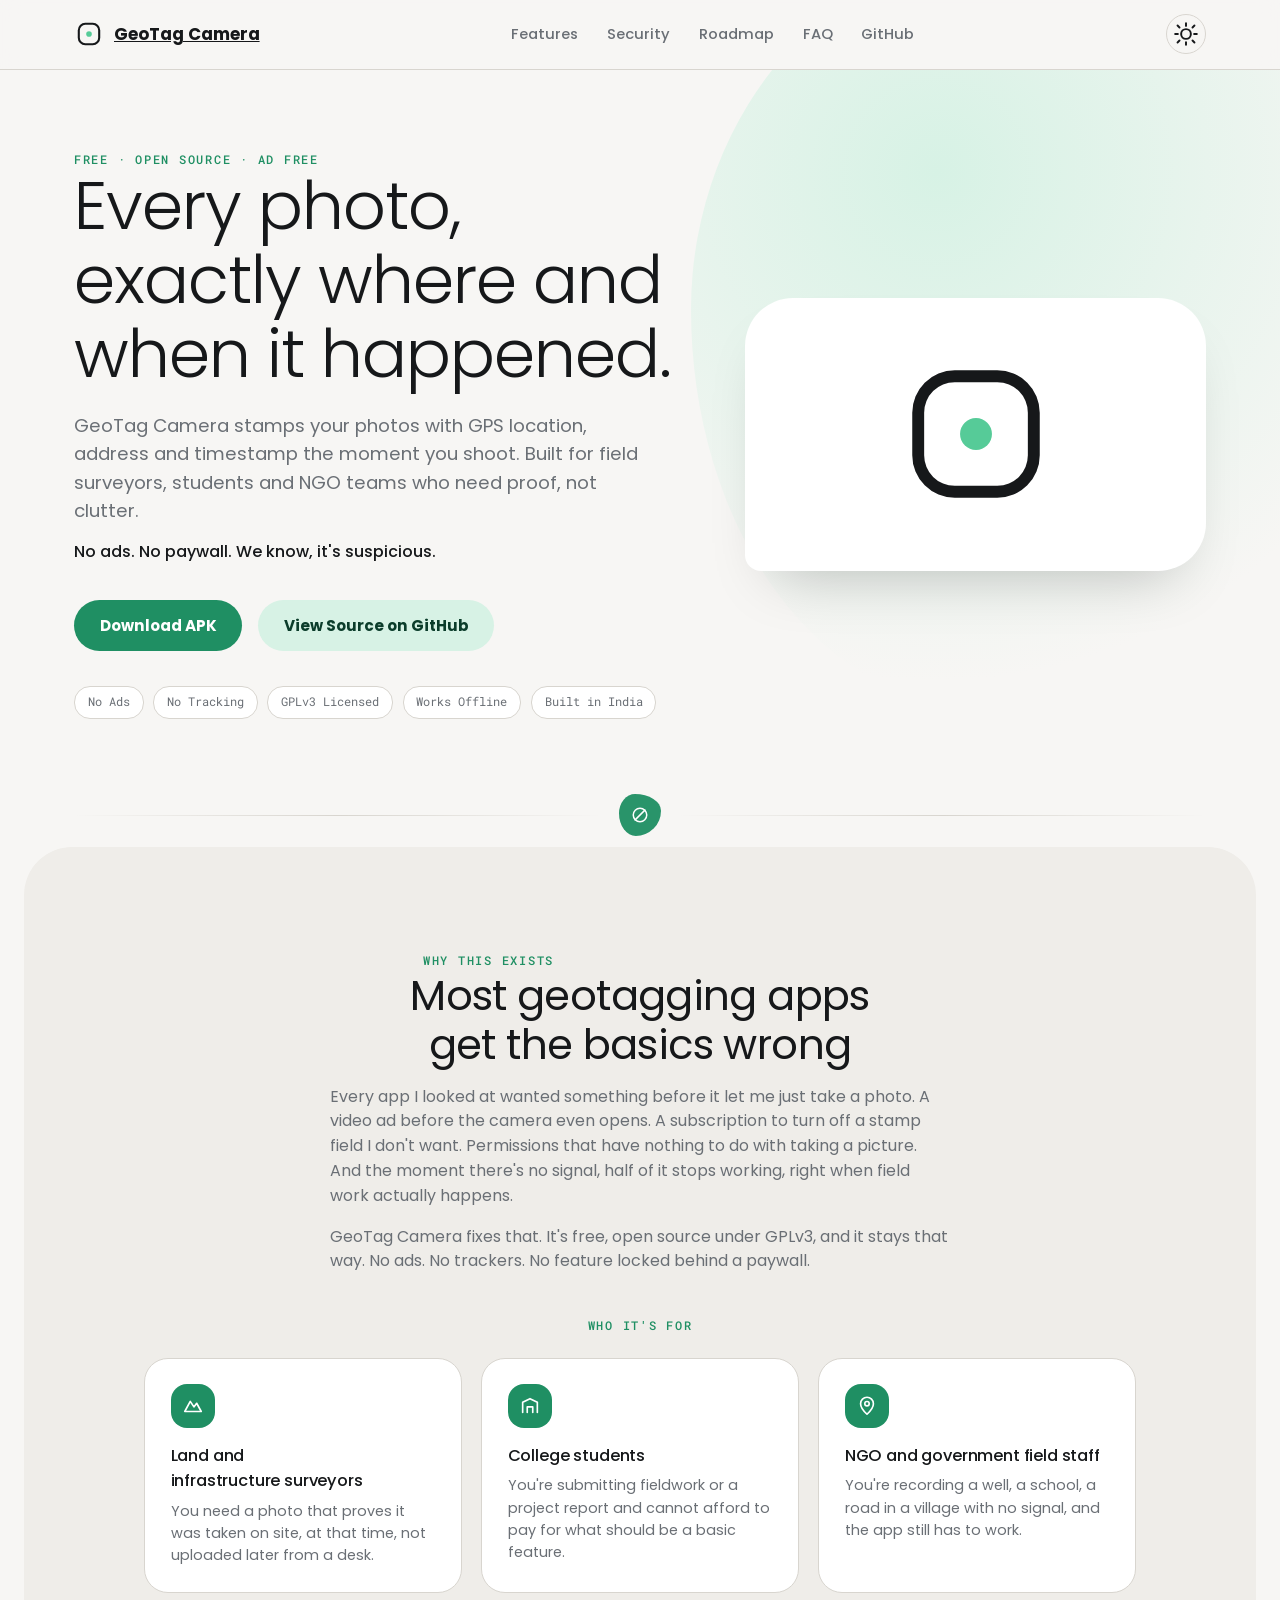
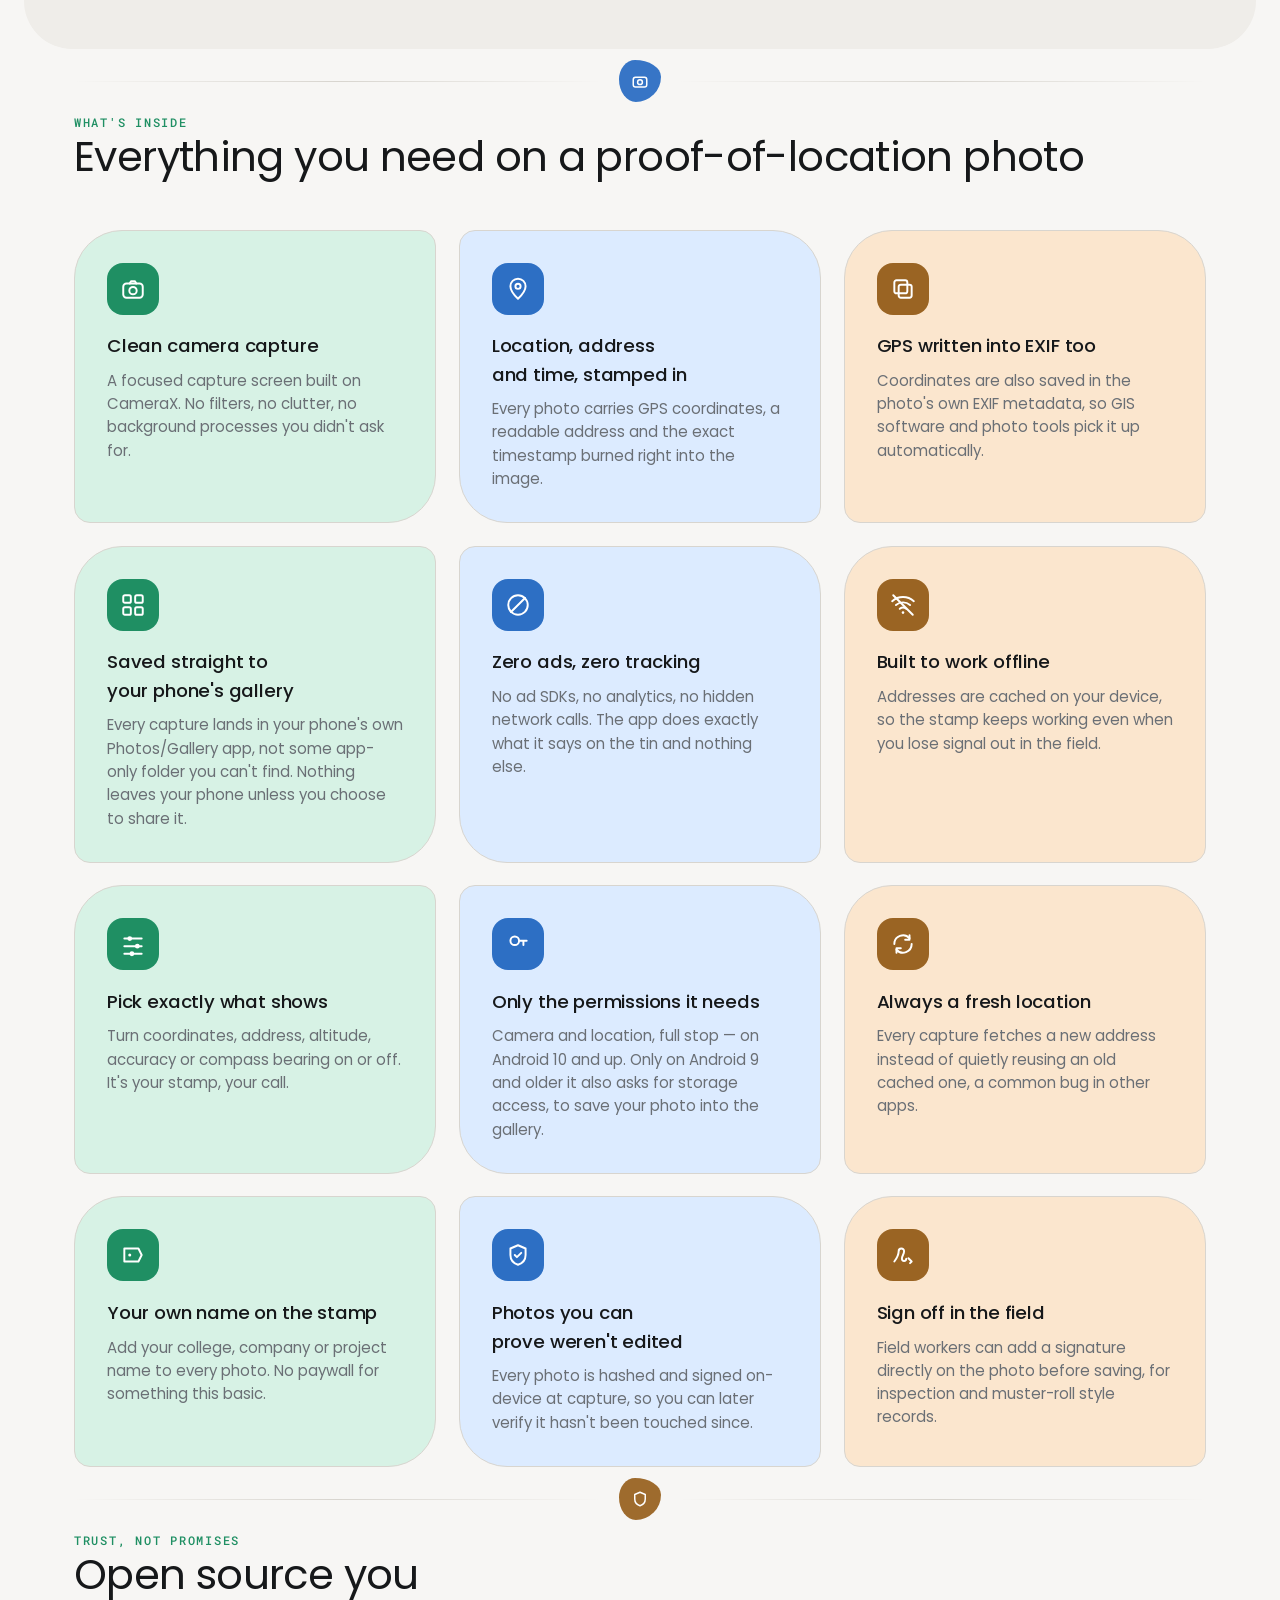
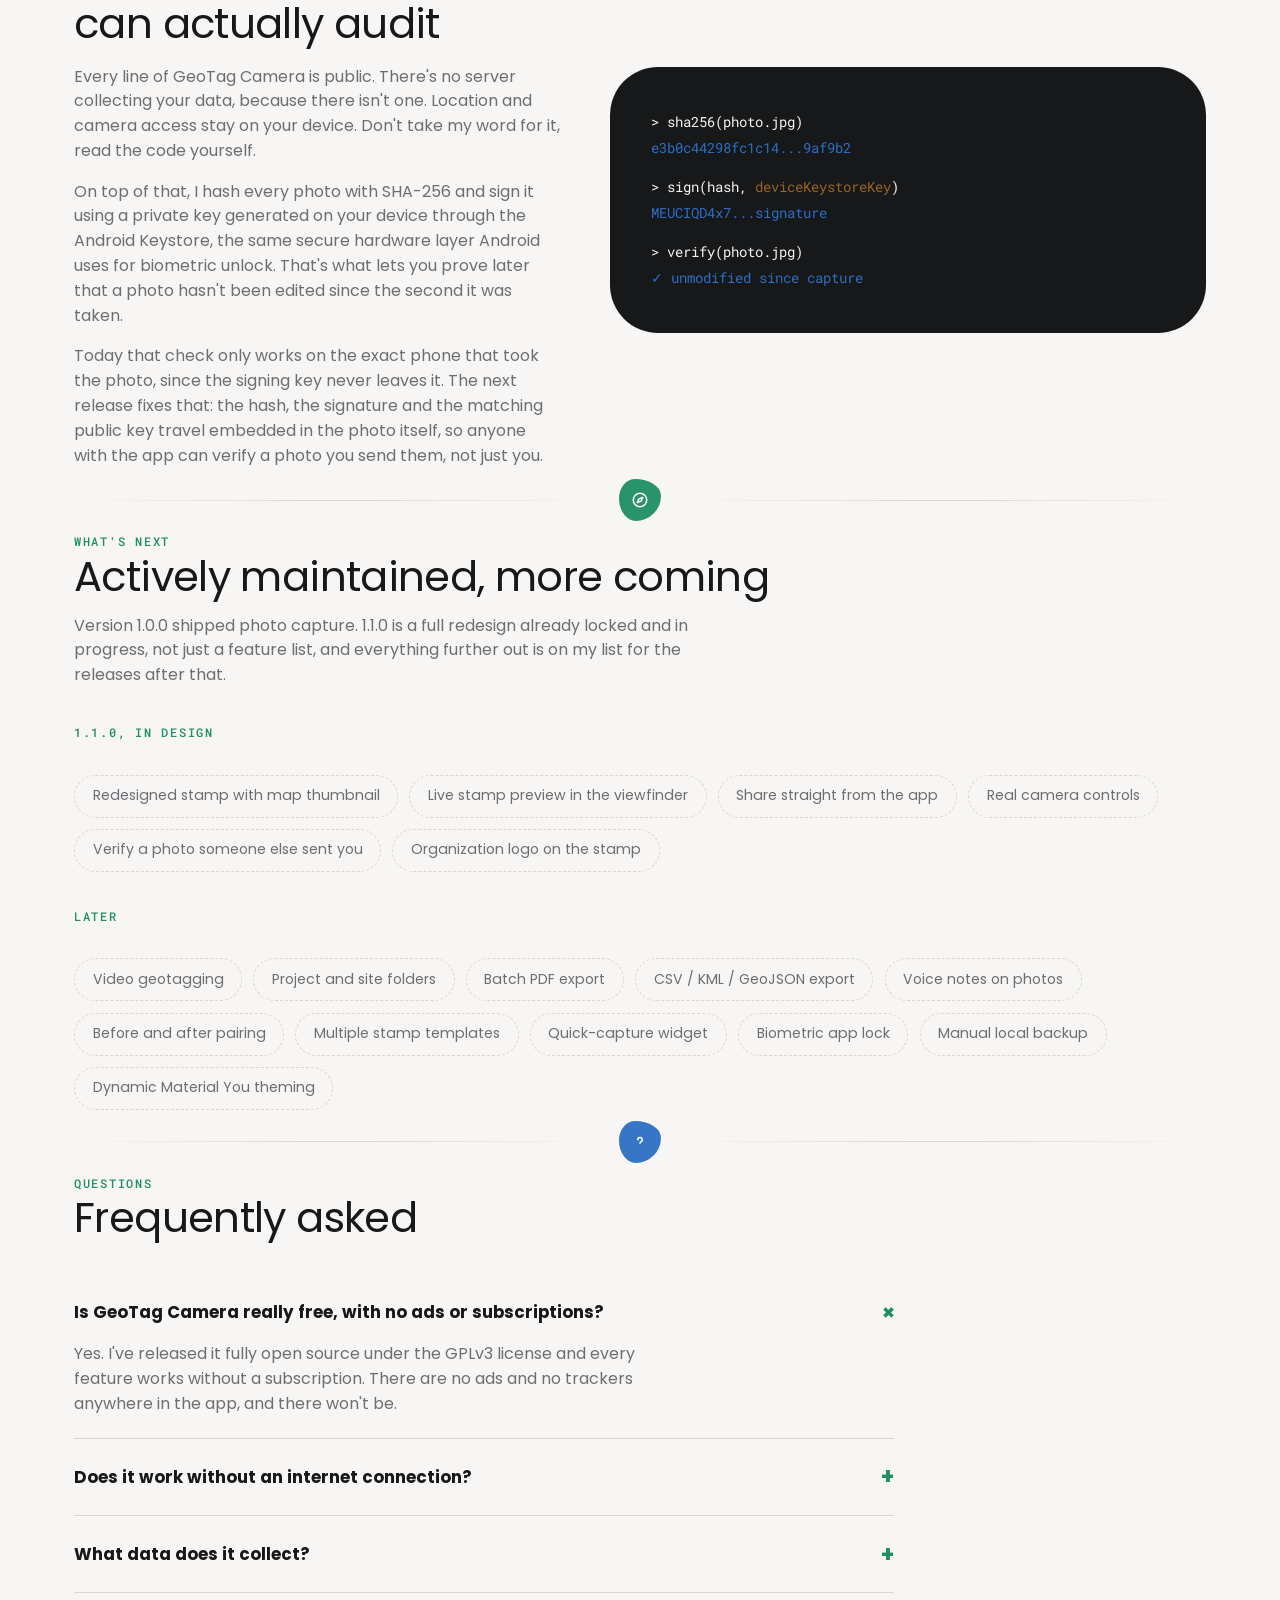
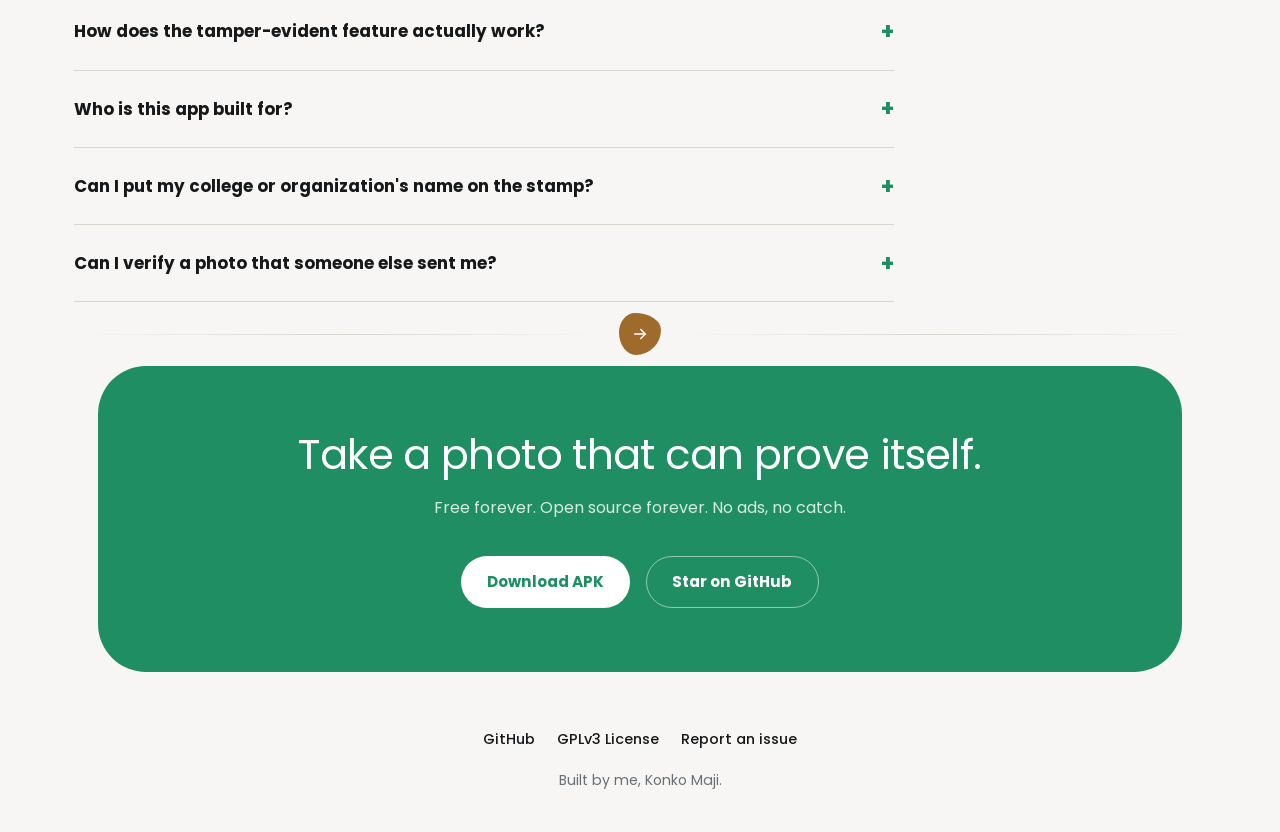
==== commit 119bdf8f: "Rebuild brand mark as a filled evenOdd donut, apply v5 tokens to the app Switches the mark everywher" ====
--- a/site/index.html
+++ b/site/index.html
@@ -25,7 +25,7 @@
 <meta name="theme-color" content="#F7F6F4" media="(prefers-color-scheme: light)" />
 <meta name="theme-color" content="#121417" media="(prefers-color-scheme: dark)" />
 
-<link rel="icon" type="image/svg+xml" href="data:image/svg+xml,%3Csvg xmlns='http://www.w3.org/2000/svg' viewBox='0 0 200 200'%3E%3Crect x='32' y='32' width='136' height='136' rx='43' fill='none' stroke='%2316181A' stroke-width='14'/%3E%3Ccircle cx='100' cy='100' r='18.75' fill='%2356CB98'/%3E%3C/svg%3E" />
+<link rel="icon" type="image/svg+xml" href="data:image/svg+xml,%3Csvg xmlns='http://www.w3.org/2000/svg' viewBox='0 0 200 200'%3E%3Cpath fill='%2316181A' fill-rule='evenodd' d='M75,25 L125,25 A50,50 0 0 1 175,75 L175,125 A50,50 0 0 1 125,175 L75,175 A50,50 0 0 1 25,125 L25,75 A50,50 0 0 1 75,25 Z M75,39 L125,39 A36,36 0 0 1 161,75 L161,125 A36,36 0 0 1 125,161 L75,161 A36,36 0 0 1 39,125 L39,75 A36,36 0 0 1 75,39 Z'/%3E%3Ccircle cx='100' cy='100' r='18.75' fill='%2356CB98'/%3E%3C/svg%3E" />
 
 <script type="application/ld+json">
 {
@@ -432,7 +432,7 @@
   <div class="navbar">
     <a class="brand" href="#top">
       <svg viewBox="0 0 200 200" aria-hidden="true">
-        <rect x="32" y="32" width="136" height="136" rx="43" fill="none" stroke="var(--on-surface)" stroke-width="14"/>
+        <path fill="var(--on-surface)" fill-rule="evenodd" d="M75,25 L125,25 A50,50 0 0 1 175,75 L175,125 A50,50 0 0 1 125,175 L75,175 A50,50 0 0 1 25,125 L25,75 A50,50 0 0 1 75,25 Z M75,39 L125,39 A36,36 0 0 1 161,75 L161,125 A36,36 0 0 1 125,161 L75,161 A36,36 0 0 1 39,125 L39,75 A36,36 0 0 1 75,39 Z"/>
         <circle cx="100" cy="100" r="18.75" fill="#56CB98"/>
       </svg>
       <span>GeoTag Camera</span>
@@ -485,7 +485,7 @@
       </div>
       <div class="hero-icon-card">
         <svg viewBox="0 0 200 200" role="img" aria-label="GeoTag Camera app icon">
-          <rect x="32" y="32" width="136" height="136" rx="43" fill="none" stroke="var(--on-surface)" stroke-width="14"/>
+          <path fill="var(--on-surface)" fill-rule="evenodd" d="M75,25 L125,25 A50,50 0 0 1 175,75 L175,125 A50,50 0 0 1 125,175 L75,175 A50,50 0 0 1 25,125 L25,75 A50,50 0 0 1 75,25 Z M75,39 L125,39 A36,36 0 0 1 161,75 L161,125 A36,36 0 0 1 125,161 L75,161 A36,36 0 0 1 39,125 L39,75 A36,36 0 0 1 75,39 Z"/>
           <circle cx="100" cy="100" r="18.75" fill="#56CB98"/>
         </svg>
       </div>
